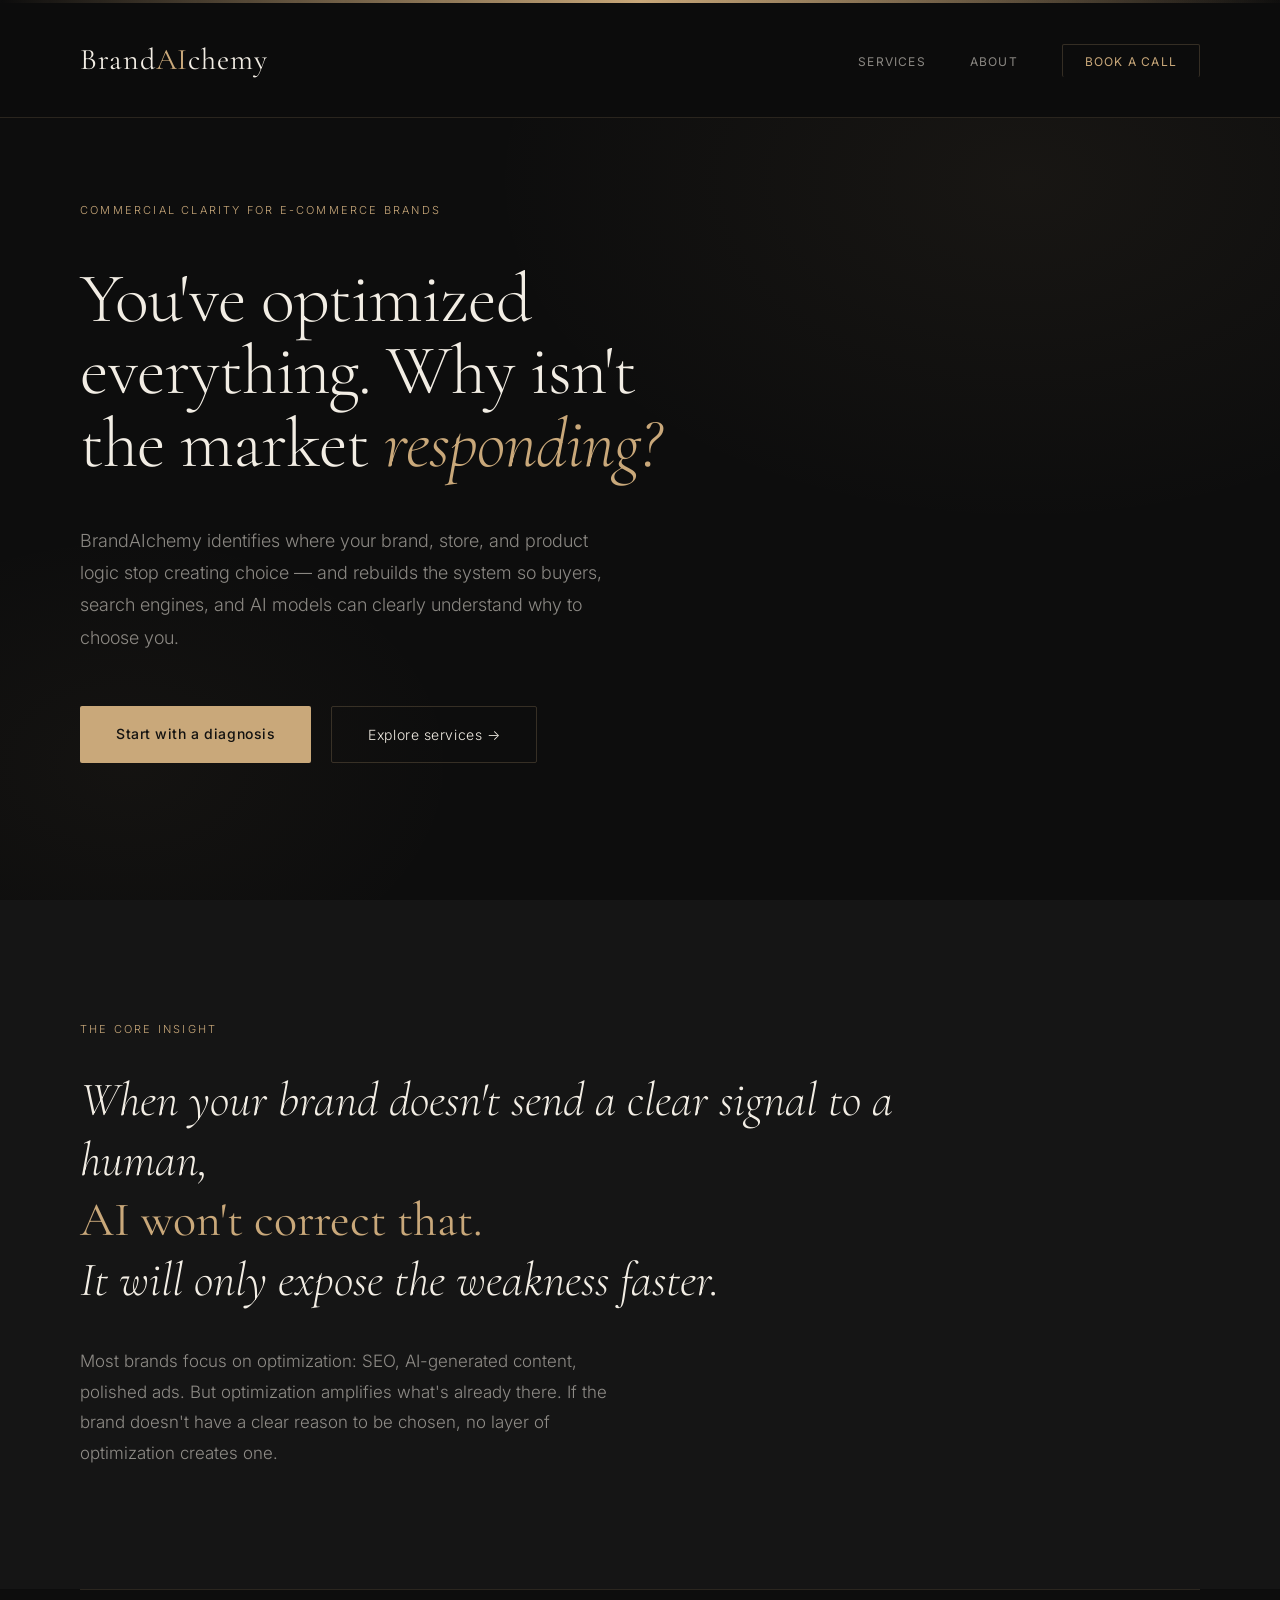
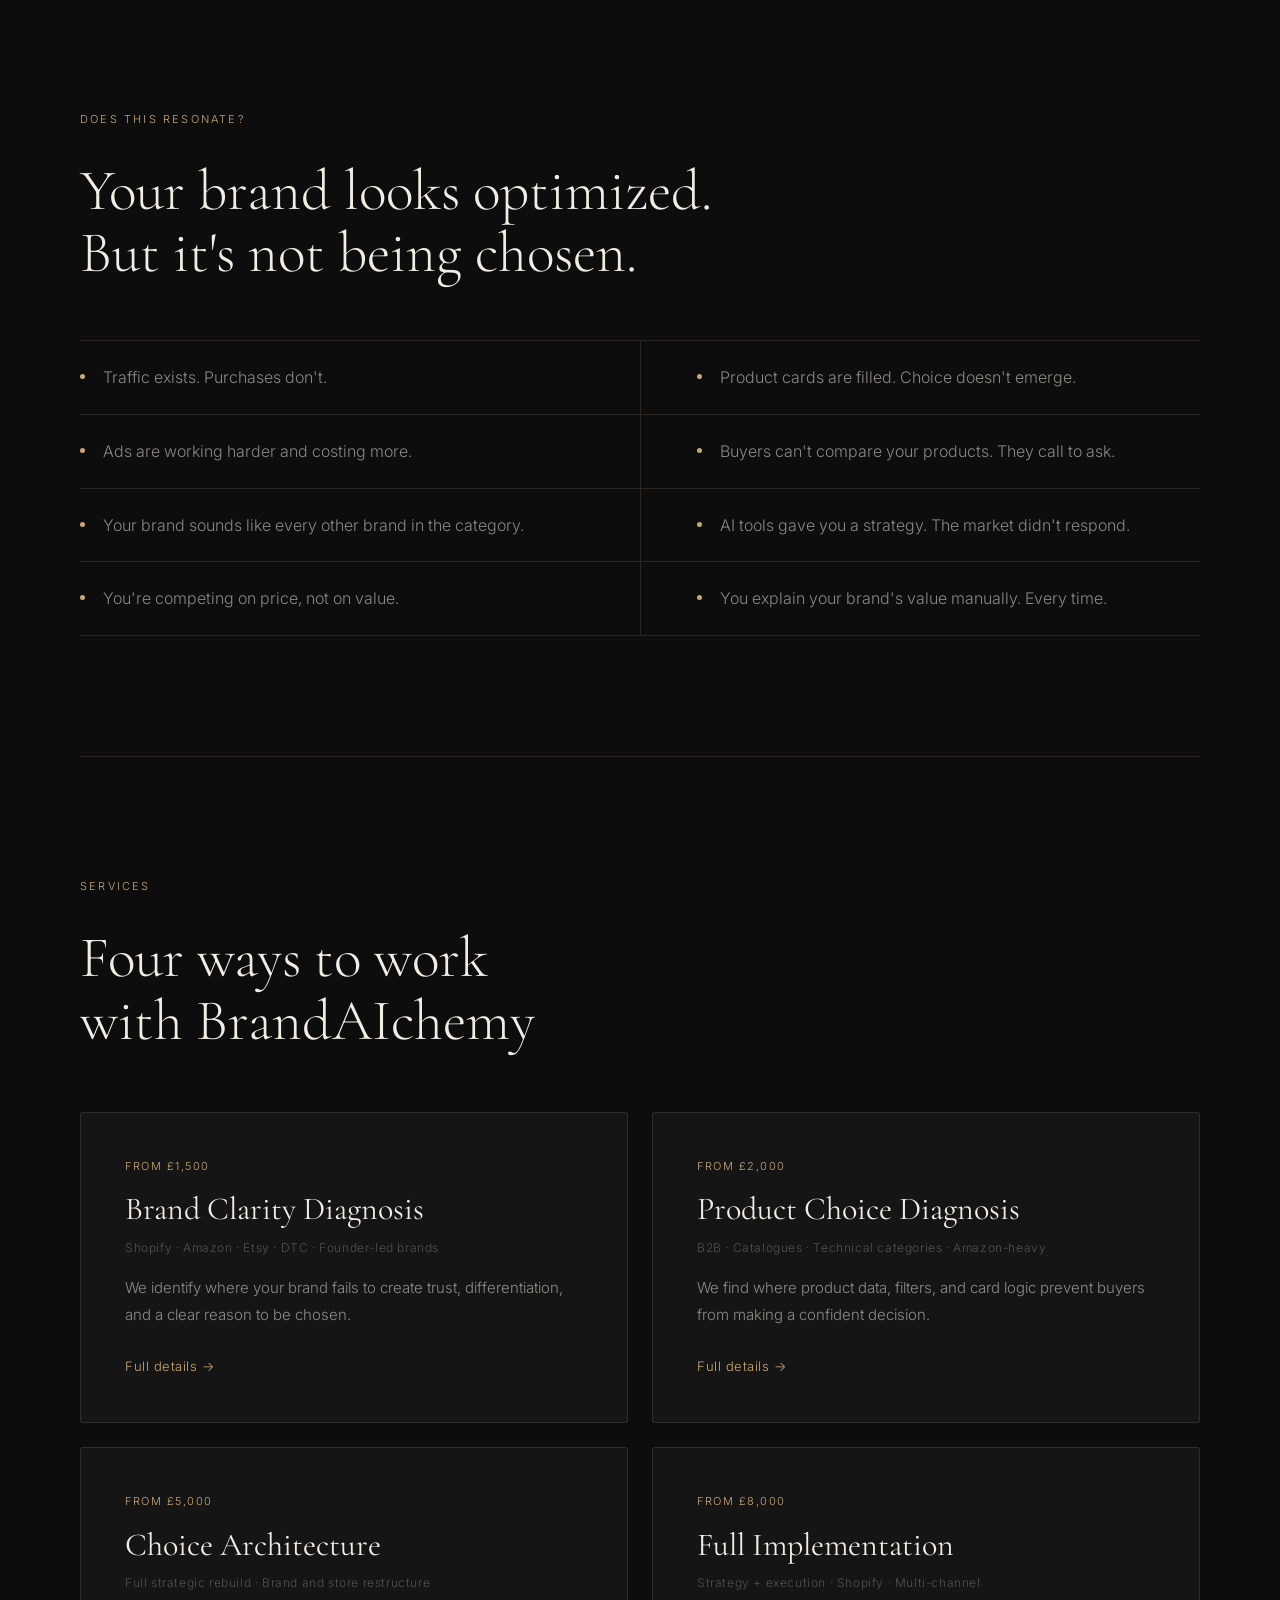
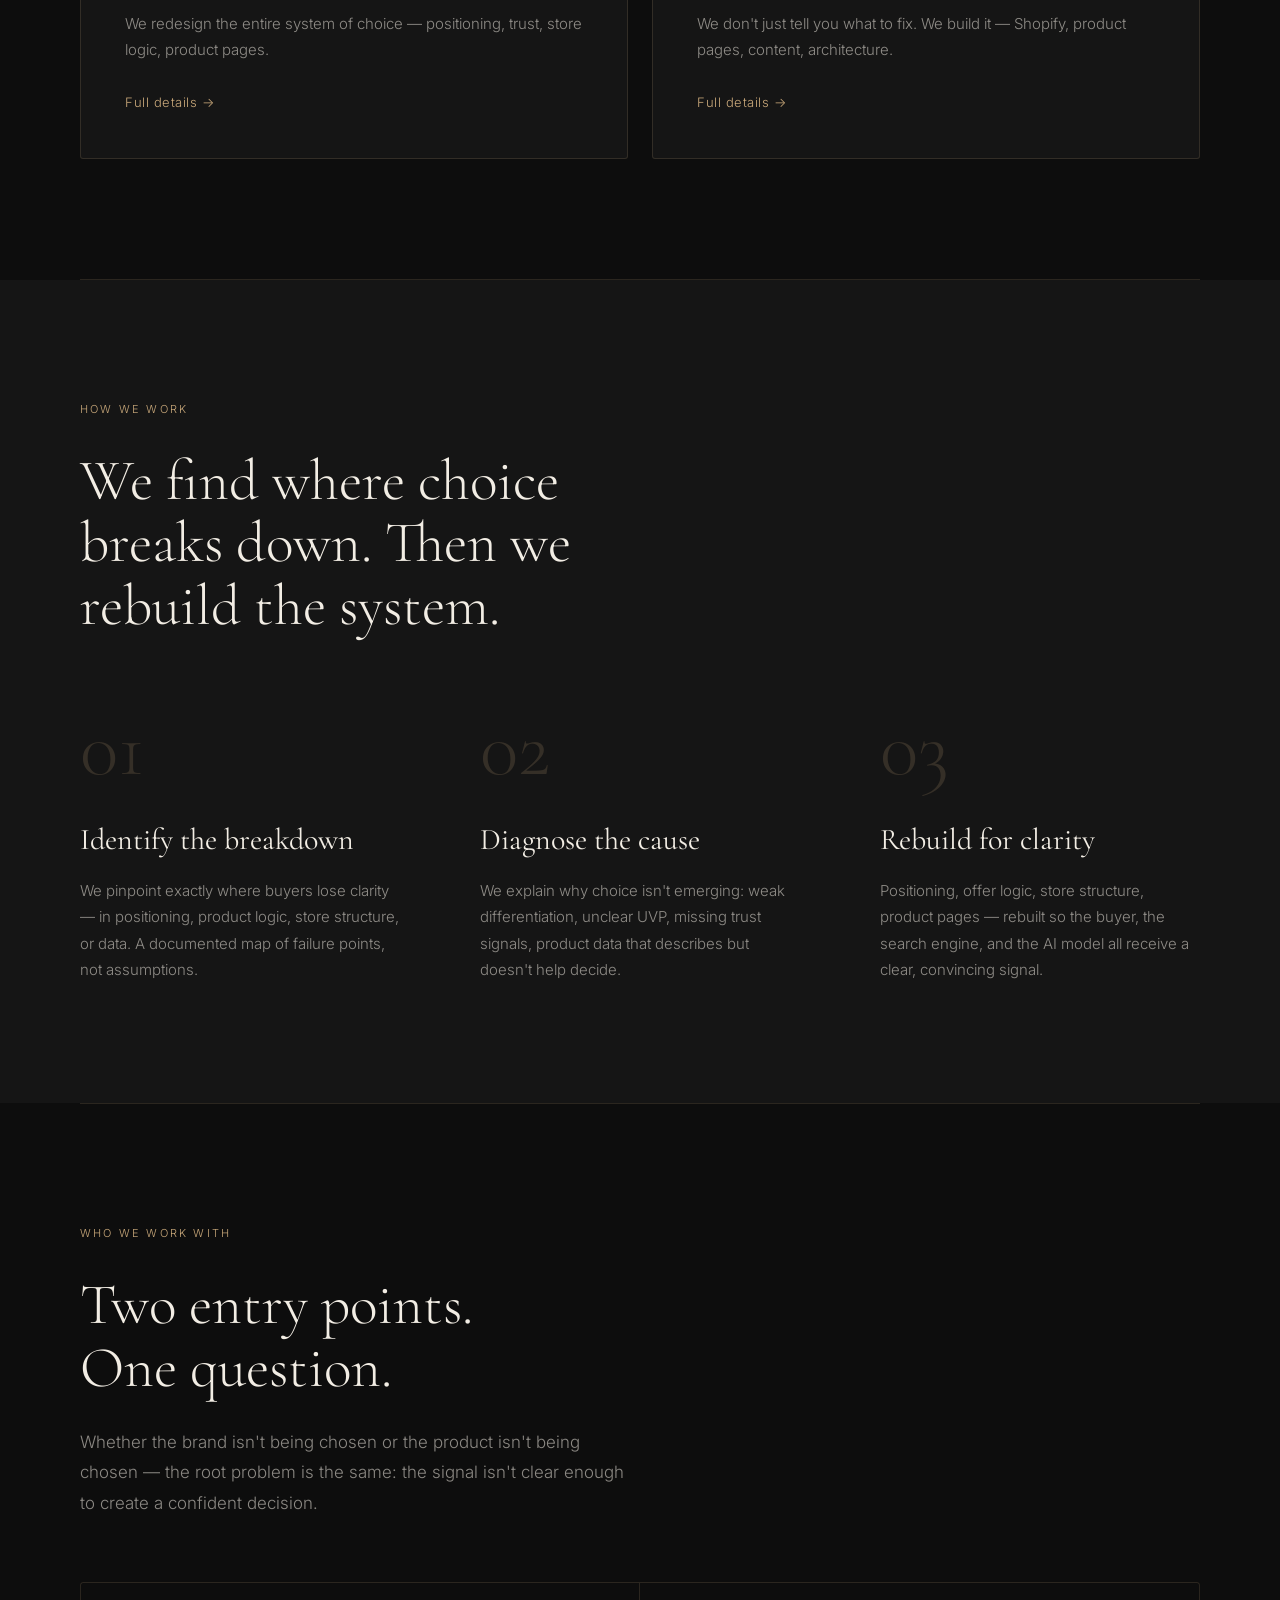
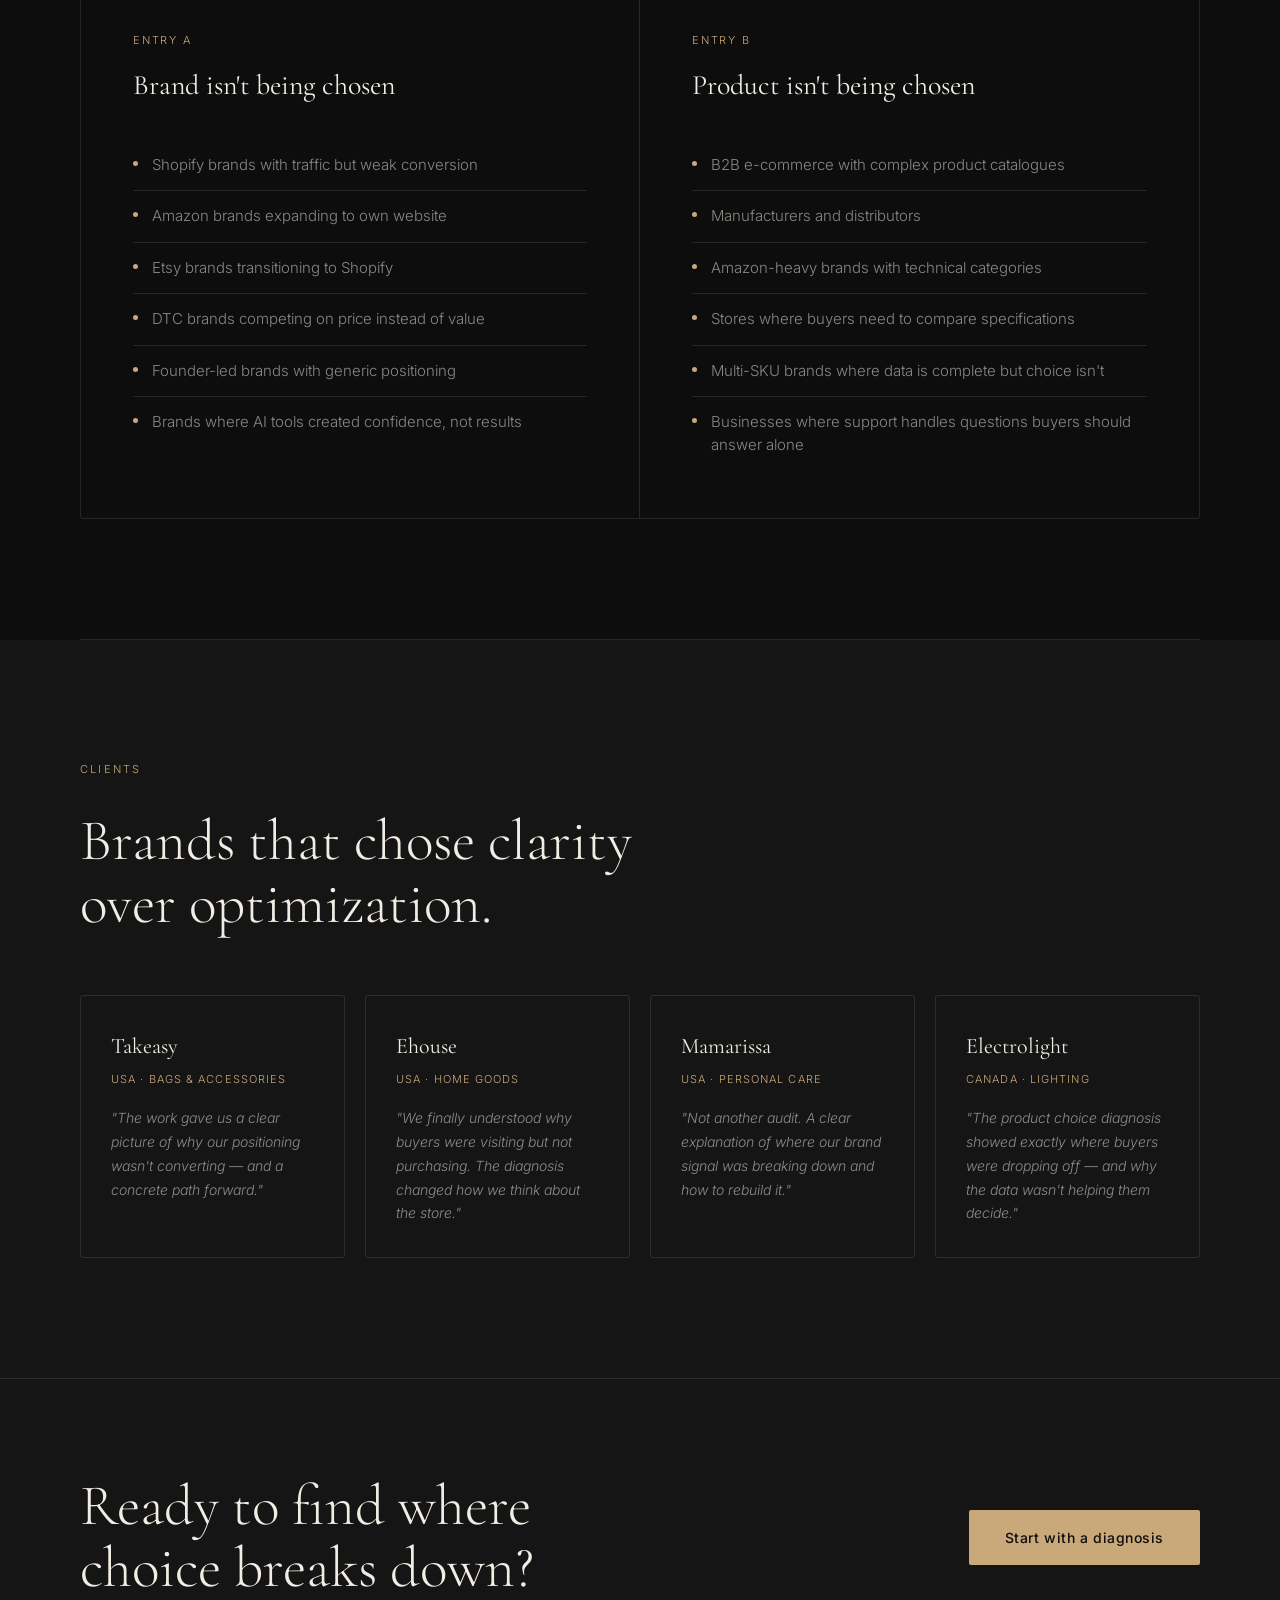
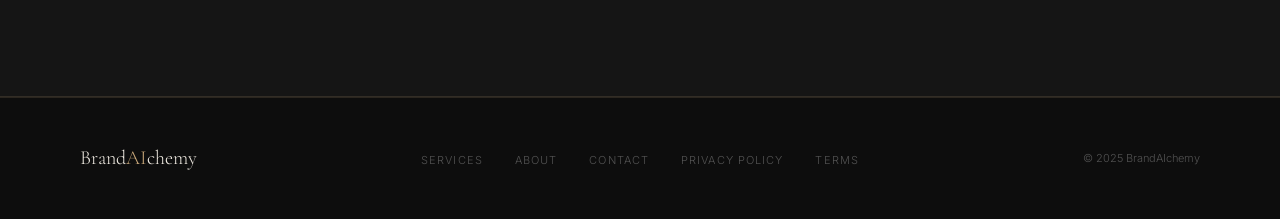
==== index.html @ fe4bd5a6 "Add favicon to all pages" ====
<!DOCTYPE html>
<html lang="en">
<head>
  <meta charset="UTF-8">
  <meta name="viewport" content="width=device-width, initial-scale=1.0">
  <title>BrandAIchemy — Commercial Clarity for E-Commerce Brands</title>
  <meta name="description" content="BrandAIchemy identifies where your brand, store, and product logic fail to create choice — and rebuilds the system so buyers understand why to choose you.">
  <link rel="stylesheet" href="style.css">
  <link rel="icon" href="favikon.jpg">
  <meta name="robots" content="index, follow">
  <link rel="canonical" href="https://brandaichemy.com/">
  <meta property="og:title" content="BrandAIchemy — Commercial Clarity for E-Commerce Brands">
  <meta property="og:description" content="You've optimized everything. Why isn't the market responding? BrandAIchemy identifies where your brand, store, and product logic fail to create choice.">
  <meta property="og:url" content="https://brandaichemy.com/">
  <meta property="og:type" content="website">
  <meta property="og:site_name" content="BrandAIchemy">
  <meta property="og:image" content="https://brandaichemy.com/og-image.jpg">
  <meta name="twitter:card" content="summary_large_image">
  <meta name="twitter:title" content="BrandAIchemy — Commercial Clarity for E-Commerce Brands">
  <meta name="twitter:description" content="You've optimized everything. Why isn't the market responding?">
  <script type="application/ld+json">
  {
    "@context": "https://schema.org",
    "@graph": [
      {
        "@type": "WebSite",
        "@id": "https://brandaichemy.com/#website",
        "url": "https://brandaichemy.com/",
        "name": "BrandAIchemy",
        "description": "Commercial Clarity for E-Commerce Brands",
        "publisher": { "@id": "https://brandaichemy.com/#organization" }
      },
      {
        "@type": "Organization",
        "@id": "https://brandaichemy.com/#organization",
        "name": "BrandAIchemy",
        "legalName": "Ecomlana Ltd",
        "url": "https://brandaichemy.com",
        "logo": "https://brandaichemy.com/logo.png",
        "description": "A commercial clarity practice for e-commerce brands. We identify where your brand, store, and product logic fail to create choice — and rebuild the system so buyers, search engines, and AI models understand why to choose you.",
        "address": {
          "@type": "PostalAddress",
          "streetAddress": "4th Floor, Silverstream House, 45 Fitzroy Street",
          "addressLocality": "London",
          "postalCode": "W1T 6EB",
          "addressCountry": "GB"
        },
        "email": "hello@brandaichemy.com",
        "areaServed": "Worldwide",
        "knowsAbout": ["E-commerce strategy", "Brand positioning", "Commercial clarity", "Shopify optimisation", "Amazon brand strategy", "Choice architecture", "AI readability"]
      }
    ]
  }
  </script>
  <style>
    #hero {
      min-height: 100vh;
      display: flex;
      flex-direction: column;
      justify-content: center;
      padding: 10rem var(--pad) 6rem;
      position: relative;
    }
    #hero::before {
      content: '';
      position: absolute;
      inset: 0;
      background:
        radial-gradient(ellipse 60% 55% at 80% 20%, rgba(201,168,122,.06) 0%, transparent 70%),
        radial-gradient(ellipse 40% 40% at 10% 85%, rgba(201,168,122,.04) 0%, transparent 65%);
      pointer-events: none;
    }
    .hero-kicker {
      font-size: .6875rem;
      letter-spacing: .2em;
      text-transform: uppercase;
      color: var(--gold);
      margin-bottom: 2.75rem;
    }
    .hero-sub {
      font-size: 1.125rem;
      color: var(--dim);
      max-width: 540px;
      line-height: 1.8;
      margin: 2.75rem 0 3.25rem;
    }
    .hero-actions { display: flex; gap: 1.25rem; flex-wrap: wrap; }

    /* INSIGHT */
    .insight-quote {
      font-family: 'Cormorant Garamond', serif;
      font-size: clamp(2rem, 3.75vw, 3.25rem);
      font-weight: 300;
      font-style: italic;
      line-height: 1.25;
      max-width: 860px;
      margin-bottom: 2.25rem;
    }
    .insight-quote b { font-style: normal; color: var(--gold); font-weight: 400; }

    /* SYMPTOMS */
    .sym-grid {
      display: grid;
      grid-template-columns: 1fr 1fr;
      border-top: 1px solid var(--gold-line);
      margin-top: 3.5rem;
    }
    .sym {
      display: flex; align-items: flex-start; gap: 1.125rem;
      padding: 1.5rem 3.5rem 1.5rem 0;
      border-bottom: 1px solid var(--gold-line);
    }
    .sym:nth-child(even) { padding-left: 3.5rem; padding-right: 0; border-left: 1px solid var(--gold-line); }
    .sym-dot { width: 5px; height: 5px; border-radius: 50%; background: var(--gold); flex-shrink: 0; margin-top: 9px; }
    .sym-text { font-size: 1rem; color: var(--dim); line-height: 1.55; }

    /* SERVICES PREVIEW */
    .svc-grid {
      display: grid;
      grid-template-columns: repeat(2,1fr);
      gap: 1.5rem;
      margin-top: 3.75rem;
    }
    .svc-price { font-size: .6875rem; letter-spacing: .14em; text-transform: uppercase; color: var(--gold); margin-bottom: 1rem; }
    .svc-title { font-family: 'Cormorant Garamond', serif; font-size: 2rem; font-weight: 400; line-height: 1.15; margin-bottom: .625rem; }
    .svc-for { font-size: .75rem; color: var(--gray); letter-spacing: .05em; margin-bottom: 1.125rem; }
    .svc-desc { font-size: .9375rem; color: var(--dim); line-height: 1.75; margin-bottom: 1.5rem; }
    .svc-link { font-size: .8125rem; color: var(--gold); text-decoration: none; letter-spacing: .04em; transition: opacity .25s; }
    .svc-link:hover { opacity: .7; }

    /* HOW */
    .steps { display: grid; grid-template-columns: repeat(3,1fr); gap: 5rem; margin-top: 4.5rem; }
    .step-num { font-family: 'Cormorant Garamond', serif; font-size: 5rem; font-weight: 300; color: rgba(201,168,122,.18); line-height: 1; margin-bottom: 1.625rem; }
    .step-title { font-family: 'Cormorant Garamond', serif; font-size: 1.875rem; font-weight: 400; margin-bottom: .875rem; }
    .step-desc { font-size: .9375rem; color: var(--dim); line-height: 1.75; }

    /* WHO */
    .who-wrap { display: grid; grid-template-columns: 1fr 1fr; border: 1px solid var(--gold-line); border-radius: 3px; overflow: hidden; margin-top: 4rem; }
    .who-col { padding: 3rem 3.25rem; }
    .who-col:first-child { border-right: 1px solid var(--gold-line); }
    .who-tag { font-size: .6875rem; letter-spacing: .16em; text-transform: uppercase; color: var(--gold); margin-bottom: .75rem; }
    .who-title { font-family: 'Cormorant Garamond', serif; font-size: 1.75rem; font-weight: 400; margin-bottom: 2rem; }
    .who-list { list-style: none; }
    .who-list li { padding: .875rem 0; border-bottom: 1px solid var(--gold-line); font-size: .9375rem; color: var(--dim); display: flex; align-items: flex-start; gap: .875rem; line-height: 1.5; }
    .who-list li:last-child { border-bottom: none; }
    .who-list li::before { content: ''; width: 5px; height: 5px; border-radius: 50%; background: var(--gold); flex-shrink: 0; margin-top: 7px; }

    /* CLIENTS */
    .clients-grid { display: grid; grid-template-columns: repeat(4,1fr); gap: 1.25rem; margin-top: 3.75rem; }
    .client { border: 1px solid var(--gold-line); border-radius: 3px; padding: 2rem 1.875rem; }
    .client-name { font-family: 'Cormorant Garamond', serif; font-size: 1.375rem; font-weight: 400; margin-bottom: .375rem; }
    .client-meta { font-size: .6875rem; text-transform: uppercase; letter-spacing: .1em; color: var(--gold); margin-bottom: 1.125rem; }
    .client-quote { font-size: .875rem; color: var(--dim); line-height: 1.7; font-style: italic; }

    /* CTA STRIP */
    .cta-strip {
      background: var(--surface);
      border-top: 1px solid var(--gold-line);
      border-bottom: 1px solid var(--gold-line);
      padding: 6rem var(--pad);
      display: flex;
      align-items: center;
      justify-content: space-between;
      gap: 3rem;
    }
    .cta-strip .serif-lg { margin-bottom: 0; max-width: 600px; }

    @media (max-width: 900px) {
      .sym-grid { grid-template-columns: 1fr; }
      .sym:nth-child(even) { padding-left: 0; border-left: none; }
      .svc-grid { grid-template-columns: 1fr; }
      .steps { grid-template-columns: 1fr; gap: 3rem; }
      .who-wrap { grid-template-columns: 1fr; }
      .who-col:first-child { border-right: none; border-bottom: 1px solid var(--gold-line); }
      .clients-grid { grid-template-columns: 1fr 1fr; }
      .cta-strip { flex-direction: column; align-items: flex-start; }
    }
    @media (max-width: 520px) {
      .clients-grid { grid-template-columns: 1fr; }
      .hero-actions { flex-direction: column; align-items: flex-start; }
    }
  </style>
</head>
<body>

<nav id="nav">
  <a href="index.html" class="logo">Brand<span>AI</span>chemy</a>
  <ul class="nav-links">
    <li><a href="services.html">Services</a></li>
    <li><a href="about.html">About</a></li>
    <li><a href="contact.html" class="nav-cta">Book a call</a></li>
  </ul>
</nav>

<section id="hero">
  <p class="hero-kicker">Commercial Clarity for E-Commerce Brands</p>
  <h1 class="serif-xl">
    You've optimized<br>
    everything. Why isn't<br>
    the market <em>responding?</em>
  </h1>
  <p class="hero-sub">BrandAIchemy identifies where your brand, store, and product logic stop creating choice — and rebuilds the system so buyers, search engines, and AI models can clearly understand why to choose you.</p>
  <div class="hero-actions">
    <a href="contact.html" class="btn-gold">Start with a diagnosis</a>
    <a href="services.html" class="btn-outline">Explore services →</a>
  </div>
</section>

<section class="surface">
  <p class="label">The core insight</p>
  <p class="insight-quote fi">
    When your brand doesn't send a clear signal to a human,<br>
    <b>AI won't correct that.</b><br>
    It will only expose the weakness faster.
  </p>
  <p class="body-text fi" style="transition-delay:.15s">Most brands focus on optimization: SEO, AI-generated content, polished ads. But optimization amplifies what's already there. If the brand doesn't have a clear reason to be chosen, no layer of optimization creates one.</p>
</section>

<hr class="rule">

<section>
  <p class="label">Does this resonate?</p>
  <h2 class="serif-lg fi">Your brand looks optimized.<br>But it's not being chosen.</h2>
  <div class="sym-grid">
    <div class="sym fi"><span class="sym-dot"></span><span class="sym-text">Traffic exists. Purchases don't.</span></div>
    <div class="sym fi"><span class="sym-dot"></span><span class="sym-text">Product cards are filled. Choice doesn't emerge.</span></div>
    <div class="sym fi"><span class="sym-dot"></span><span class="sym-text">Ads are working harder and costing more.</span></div>
    <div class="sym fi"><span class="sym-dot"></span><span class="sym-text">Buyers can't compare your products. They call to ask.</span></div>
    <div class="sym fi"><span class="sym-dot"></span><span class="sym-text">Your brand sounds like every other brand in the category.</span></div>
    <div class="sym fi"><span class="sym-dot"></span><span class="sym-text">AI tools gave you a strategy. The market didn't respond.</span></div>
    <div class="sym fi"><span class="sym-dot"></span><span class="sym-text">You're competing on price, not on value.</span></div>
    <div class="sym fi"><span class="sym-dot"></span><span class="sym-text">You explain your brand's value manually. Every time.</span></div>
  </div>
</section>

<hr class="rule">

<section>
  <p class="label">Services</p>
  <h2 class="serif-lg fi">Four ways to work<br>with BrandAIchemy</h2>
  <div class="svc-grid">
    <div class="card fi">
      <p class="svc-price">From £1,500</p>
      <h3 class="svc-title">Brand Clarity Diagnosis</h3>
      <p class="svc-for">Shopify · Amazon · Etsy · DTC · Founder-led brands</p>
      <p class="svc-desc">We identify where your brand fails to create trust, differentiation, and a clear reason to be chosen.</p>
      <a href="services.html#brand-diagnosis" class="svc-link">Full details →</a>
    </div>
    <div class="card fi" style="transition-delay:.1s">
      <p class="svc-price">From £2,000</p>
      <h3 class="svc-title">Product Choice Diagnosis</h3>
      <p class="svc-for">B2B · Catalogues · Technical categories · Amazon-heavy</p>
      <p class="svc-desc">We find where product data, filters, and card logic prevent buyers from making a confident decision.</p>
      <a href="services.html#product-diagnosis" class="svc-link">Full details →</a>
    </div>
    <div class="card fi" style="transition-delay:.2s">
      <p class="svc-price">From £5,000</p>
      <h3 class="svc-title">Choice Architecture</h3>
      <p class="svc-for">Full strategic rebuild · Brand and store restructure</p>
      <p class="svc-desc">We redesign the entire system of choice — positioning, trust, store logic, product pages.</p>
      <a href="services.html#architecture" class="svc-link">Full details →</a>
    </div>
    <div class="card fi" style="transition-delay:.3s">
      <p class="svc-price">From £8,000</p>
      <h3 class="svc-title">Full Implementation</h3>
      <p class="svc-for">Strategy + execution · Shopify · Multi-channel</p>
      <p class="svc-desc">We don't just tell you what to fix. We build it — Shopify, product pages, content, architecture.</p>
      <a href="services.html#implementation" class="svc-link">Full details →</a>
    </div>
  </div>
</section>

<hr class="rule">

<section class="surface">
  <p class="label">How we work</p>
  <h2 class="serif-lg fi">We find where choice<br>breaks down. Then we<br>rebuild the system.</h2>
  <div class="steps">
    <div class="fi">
      <div class="step-num">01</div>
      <h3 class="step-title">Identify the breakdown</h3>
      <p class="step-desc">We pinpoint exactly where buyers lose clarity — in positioning, product logic, store structure, or data. A documented map of failure points, not assumptions.</p>
    </div>
    <div class="fi" style="transition-delay:.12s">
      <div class="step-num">02</div>
      <h3 class="step-title">Diagnose the cause</h3>
      <p class="step-desc">We explain why choice isn't emerging: weak differentiation, unclear UVP, missing trust signals, product data that describes but doesn't help decide.</p>
    </div>
    <div class="fi" style="transition-delay:.24s">
      <div class="step-num">03</div>
      <h3 class="step-title">Rebuild for clarity</h3>
      <p class="step-desc">Positioning, offer logic, store structure, product pages — rebuilt so the buyer, the search engine, and the AI model all receive a clear, convincing signal.</p>
    </div>
  </div>
</section>

<hr class="rule">

<section>
  <p class="label">Who we work with</p>
  <h2 class="serif-lg fi">Two entry points.<br>One question.</h2>
  <p class="body-text fi" style="transition-delay:.1s">Whether the brand isn't being chosen or the product isn't being chosen — the root problem is the same: the signal isn't clear enough to create a confident decision.</p>
  <div class="who-wrap fi" style="transition-delay:.2s">
    <div class="who-col">
      <p class="who-tag">Entry A</p>
      <h3 class="who-title">Brand isn't being chosen</h3>
      <ul class="who-list">
        <li>Shopify brands with traffic but weak conversion</li>
        <li>Amazon brands expanding to own website</li>
        <li>Etsy brands transitioning to Shopify</li>
        <li>DTC brands competing on price instead of value</li>
        <li>Founder-led brands with generic positioning</li>
        <li>Brands where AI tools created confidence, not results</li>
      </ul>
    </div>
    <div class="who-col">
      <p class="who-tag">Entry B</p>
      <h3 class="who-title">Product isn't being chosen</h3>
      <ul class="who-list">
        <li>B2B e-commerce with complex product catalogues</li>
        <li>Manufacturers and distributors</li>
        <li>Amazon-heavy brands with technical categories</li>
        <li>Stores where buyers need to compare specifications</li>
        <li>Multi-SKU brands where data is complete but choice isn't</li>
        <li>Businesses where support handles questions buyers should answer alone</li>
      </ul>
    </div>
  </div>
</section>

<hr class="rule">

<section class="surface">
  <p class="label">Clients</p>
  <h2 class="serif-lg fi">Brands that chose clarity<br>over optimization.</h2>
  <div class="clients-grid">
    <div class="client fi">
      <h4 class="client-name">Takeasy</h4>
      <p class="client-meta">USA · Bags & Accessories</p>
      <p class="client-quote">"The work gave us a clear picture of why our positioning wasn't converting — and a concrete path forward."</p>
    </div>
    <div class="client fi" style="transition-delay:.08s">
      <h4 class="client-name">Ehouse</h4>
      <p class="client-meta">USA · Home Goods</p>
      <p class="client-quote">"We finally understood why buyers were visiting but not purchasing. The diagnosis changed how we think about the store."</p>
    </div>
    <div class="client fi" style="transition-delay:.16s">
      <h4 class="client-name">Mamarissa</h4>
      <p class="client-meta">USA · Personal Care</p>
      <p class="client-quote">"Not another audit. A clear explanation of where our brand signal was breaking down and how to rebuild it."</p>
    </div>
    <div class="client fi" style="transition-delay:.24s">
      <h4 class="client-name">Electrolight</h4>
      <p class="client-meta">Canada · Lighting</p>
      <p class="client-quote">"The product choice diagnosis showed exactly where buyers were dropping off — and why the data wasn't helping them decide."</p>
    </div>
  </div>
</section>

<div class="cta-strip">
  <h2 class="serif-lg">Ready to find where<br>choice breaks down?</h2>
  <a href="contact.html" class="btn-gold">Start with a diagnosis</a>
</div>

<footer>
  <a href="index.html" class="foot-logo">Brand<span>AI</span>chemy</a>
  <ul class="foot-links">
    <li><a href="services.html">Services</a></li>
    <li><a href="about.html">About</a></li>
    <li><a href="contact.html">Contact</a></li>
    <li><a href="privacy-policy.html">Privacy Policy</a></li>
    <li><a href="terms.html">Terms</a></li>
  </ul>
  <span class="foot-copy">© 2025 BrandAIchemy</span>
</footer>

<script>
  const nav = document.getElementById('nav');
  window.addEventListener('scroll', () => { nav.classList.toggle('scrolled', window.scrollY > 80); }, { passive: true });
  const io = new IntersectionObserver(e => e.forEach(x => { if (x.isIntersecting) { x.target.classList.add('on'); io.unobserve(x.target); } }), { threshold: 0.12 });
  document.querySelectorAll('.fi').forEach((el, i) => {
    if (el.closest('.sym-grid')) el.style.transitionDelay = (Array.from(el.parentElement.children).indexOf(el) * 0.055) + 's';
    io.observe(el);
  });
</script>
</body>
</html>
---- style.css ----
@import url('https://fonts.googleapis.com/css2?family=Cormorant+Garamond:ital,wght@0,300;0,400;0,500;1,300;1,400&family=Inter:wght@300;400;500&display=swap');

:root {
  --black:     #0D0D0D;
  --surface:   #151515;
  --surface-2: #1C1C1C;
  --white:     #F2EDE4;
  --dim:       rgba(242,237,228,.55);
  --gold:      #C9A87A;
  --gold-dim:  rgba(201,168,122,.22);
  --gold-line: rgba(201,168,122,.16);
  --gray:      #525252;
  --pad:       5rem;
}

*, *::before, *::after { margin: 0; padding: 0; box-sizing: border-box; }
html { scroll-behavior: smooth; }
body {
  background: var(--black);
  color: var(--white);
  font-family: 'Inter', sans-serif;
  font-weight: 300;
  line-height: 1.65;
  overflow-x: hidden;
  -webkit-font-smoothing: antialiased;
}

/* ── NAV ── */
body::before {
  content: '';
  position: fixed;
  top: 0; left: 0; right: 0;
  height: 3px;
  background: linear-gradient(90deg, transparent, var(--gold), transparent);
  z-index: 300;
}
nav {
  position: fixed;
  top: 3px; left: 0; right: 0;
  z-index: 200;
  padding: 2rem var(--pad);
  display: flex;
  align-items: center;
  justify-content: space-between;
  background: rgba(13,13,13,.97);
  backdrop-filter: blur(14px);
  border-bottom: 1px solid var(--gold-line);
  transition: background .4s;
}
.logo {
  font-family: 'Cormorant Garamond', serif;
  font-size: 1.875rem;
  font-weight: 400;
  letter-spacing: .03em;
  color: var(--white);
  text-decoration: none;
}
.logo span { color: var(--gold); }
.nav-links {
  display: flex;
  align-items: center;
  gap: 2.75rem;
  list-style: none;
}
.nav-links a {
  color: var(--dim);
  text-decoration: none;
  font-size: .75rem;
  font-weight: 400;
  letter-spacing: .1em;
  text-transform: uppercase;
  transition: color .25s;
}
.nav-links a:hover { color: var(--white); }
.nav-links a.active {
  color: var(--white);
  border-bottom: 1px solid var(--gold);
  padding-bottom: 2px;
}
.nav-cta {
  padding: .55rem 1.375rem !important;
  border: 1px solid var(--gold-dim) !important;
  color: var(--gold) !important;
  border-radius: 2px;
  border-bottom: none !important;
  transition: background .25s !important;
}
.nav-cta:hover { background: var(--gold-dim) !important; }
.nav-cta.active { border-bottom: none !important; color: var(--gold) !important; }

/* ── FOOTER ── */
footer {
  padding: 2.75rem var(--pad);
  border-top: 1px solid var(--gold-line);
  display: grid;
  grid-template-columns: auto 1fr auto;
  align-items: center;
  gap: 2rem;
}
.foot-logo {
  font-family: 'Cormorant Garamond', serif;
  font-size: 1.25rem;
  color: var(--white);
  text-decoration: none;
}
.foot-logo span { color: var(--gold); }
.foot-links {
  display: flex;
  gap: 2rem;
  list-style: none;
  justify-content: center;
  flex-wrap: wrap;
}
.foot-links a {
  font-size: .6875rem;
  text-transform: uppercase;
  letter-spacing: .1em;
  color: var(--gray);
  text-decoration: none;
  transition: color .25s;
}
.foot-links a:hover { color: var(--dim); }
.foot-copy { font-size: .6875rem; color: var(--gray); text-align: right; }

/* ── LAYOUT ── */
section { padding: 7.5rem var(--pad); }
.rule { border: none; border-top: 1px solid var(--gold-line); margin: 0 var(--pad); }
.surface { background: var(--surface); }

/* ── TYPE ── */
.label {
  font-size: .6875rem;
  letter-spacing: .2em;
  text-transform: uppercase;
  color: var(--gold);
  margin-bottom: 2rem;
}
.serif-xl {
  font-family: 'Cormorant Garamond', serif;
  font-size: clamp(3rem, 5.5vw, 5.5rem);
  font-weight: 300;
  line-height: 1.03;
  letter-spacing: -.015em;
}
.serif-xl em { font-style: italic; color: var(--gold); }
.serif-lg {
  font-family: 'Cormorant Garamond', serif;
  font-size: clamp(2.5rem, 4.5vw, 4rem);
  font-weight: 300;
  line-height: 1.08;
  max-width: 820px;
  margin-bottom: 1.75rem;
}
.serif-md {
  font-family: 'Cormorant Garamond', serif;
  font-size: clamp(1.75rem, 3vw, 2.25rem);
  font-weight: 400;
  line-height: 1.2;
}
.body-text {
  font-size: 1.0625rem;
  color: var(--dim);
  max-width: 560px;
  line-height: 1.8;
}
.body-wide {
  font-size: 1.0625rem;
  color: var(--dim);
  line-height: 1.8;
}

/* ── BUTTONS ── */
.btn-gold {
  display: inline-block;
  padding: 1rem 2.25rem;
  background: var(--gold);
  color: #0D0D0D;
  font-family: 'Inter', sans-serif;
  font-size: .875rem;
  font-weight: 500;
  letter-spacing: .04em;
  border-radius: 2px;
  border: none;
  text-decoration: none;
  cursor: pointer;
  transition: opacity .25s;
}
.btn-gold:hover { opacity: .82; }
.btn-outline {
  display: inline-block;
  padding: 1rem 2.25rem;
  border: 1px solid var(--gold-dim);
  color: var(--white);
  font-family: 'Inter', sans-serif;
  font-size: .875rem;
  font-weight: 300;
  letter-spacing: .04em;
  border-radius: 2px;
  text-decoration: none;
  transition: border-color .25s;
}
.btn-outline:hover { border-color: var(--gold); }

/* ── ANIMATIONS ── */
.fi { opacity: 0; transform: translateY(22px); transition: opacity .7s ease, transform .7s ease; }
.fi.on { opacity: 1; transform: translateY(0); }

/* ── PAGE HERO (subpages) ── */
.page-hero {
  padding: 11rem var(--pad) 6rem;
  background: var(--surface);
  border-bottom: 1px solid var(--gold-line);
}

/* ── CARD ── */
.card {
  background: var(--surface);
  border: 1px solid var(--gold-line);
  border-radius: 3px;
  padding: 2.75rem;
  transition: border-color .3s, background .3s;
}
.card:hover { border-color: rgba(201,168,122,.45); background: var(--surface-2); }

/* ── PROSE (policies) ── */
.prose { max-width: 760px; }
.prose h2 {
  font-family: 'Cormorant Garamond', serif;
  font-size: 1.75rem;
  font-weight: 400;
  margin: 3rem 0 1rem;
  color: var(--white);
}
.prose h3 {
  font-size: 1rem;
  font-weight: 500;
  margin: 1.75rem 0 .5rem;
  color: var(--white);
  letter-spacing: .02em;
}
.prose p { font-size: .9375rem; color: var(--dim); line-height: 1.8; margin-bottom: 1rem; }
.prose ul { padding-left: 1.5rem; margin-bottom: 1rem; }
.prose ul li { font-size: .9375rem; color: var(--dim); line-height: 1.8; margin-bottom: .375rem; }
.prose a { color: var(--gold); text-decoration: none; }
.prose a:hover { text-decoration: underline; }

/* ── FORM ── */
.form { display: flex; flex-direction: column; gap: 1.25rem; }
.form-row { display: grid; grid-template-columns: 1fr 1fr; gap: 1.25rem; }
.ff { display: flex; flex-direction: column; gap: .5rem; }
.ff label { font-size: .6875rem; text-transform: uppercase; letter-spacing: .12em; color: var(--gold); }
.ff input, .ff textarea, .ff select {
  background: rgba(255,255,255,.04);
  border: 1px solid var(--gold-line);
  color: var(--white);
  font-family: 'Inter', sans-serif;
  font-size: .9375rem;
  font-weight: 300;
  padding: .9375rem 1.125rem;
  border-radius: 2px;
  outline: none;
  transition: border-color .25s;
  width: 100%;
}
.ff input::placeholder, .ff textarea::placeholder { color: var(--gray); }
.ff input:focus, .ff textarea:focus, .ff select:focus { border-color: rgba(201,168,122,.6); }
.ff select { -webkit-appearance: none; cursor: pointer; }
.ff select option { background: #1C1C1C; }
.ff textarea { resize: vertical; min-height: 130px; }

/* ── MOBILE ── */
@media (max-width: 900px) {
  :root { --pad: 1.75rem; }
  nav { padding: 1.25rem var(--pad); }
  .nav-links { display: none; }
  section { padding: 5rem var(--pad); }
  .rule { margin: 0 var(--pad); }
  footer { grid-template-columns: 1fr; gap: 1rem; }
  .foot-copy { text-align: left; }
  .form-row { grid-template-columns: 1fr; }
}
@media (max-width: 520px) {
  .page-hero { padding: 8rem var(--pad) 4rem; }
}
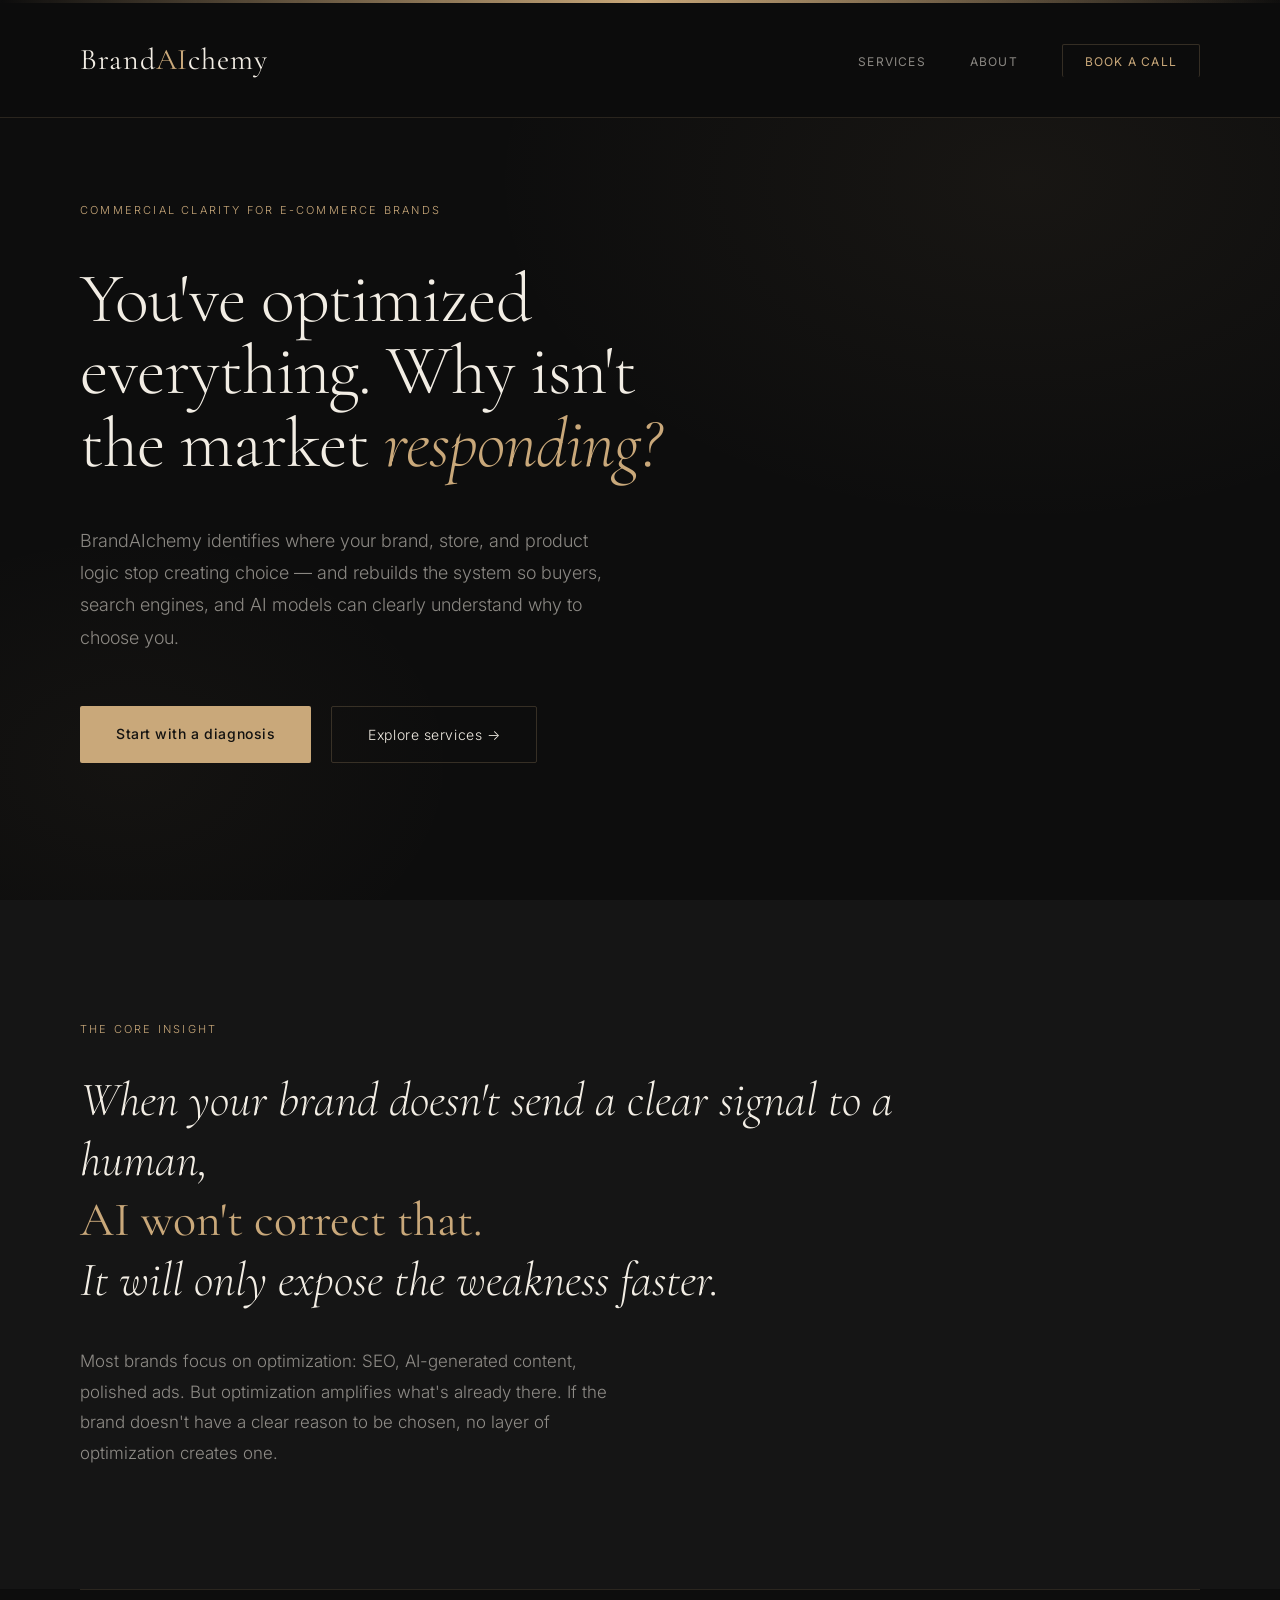
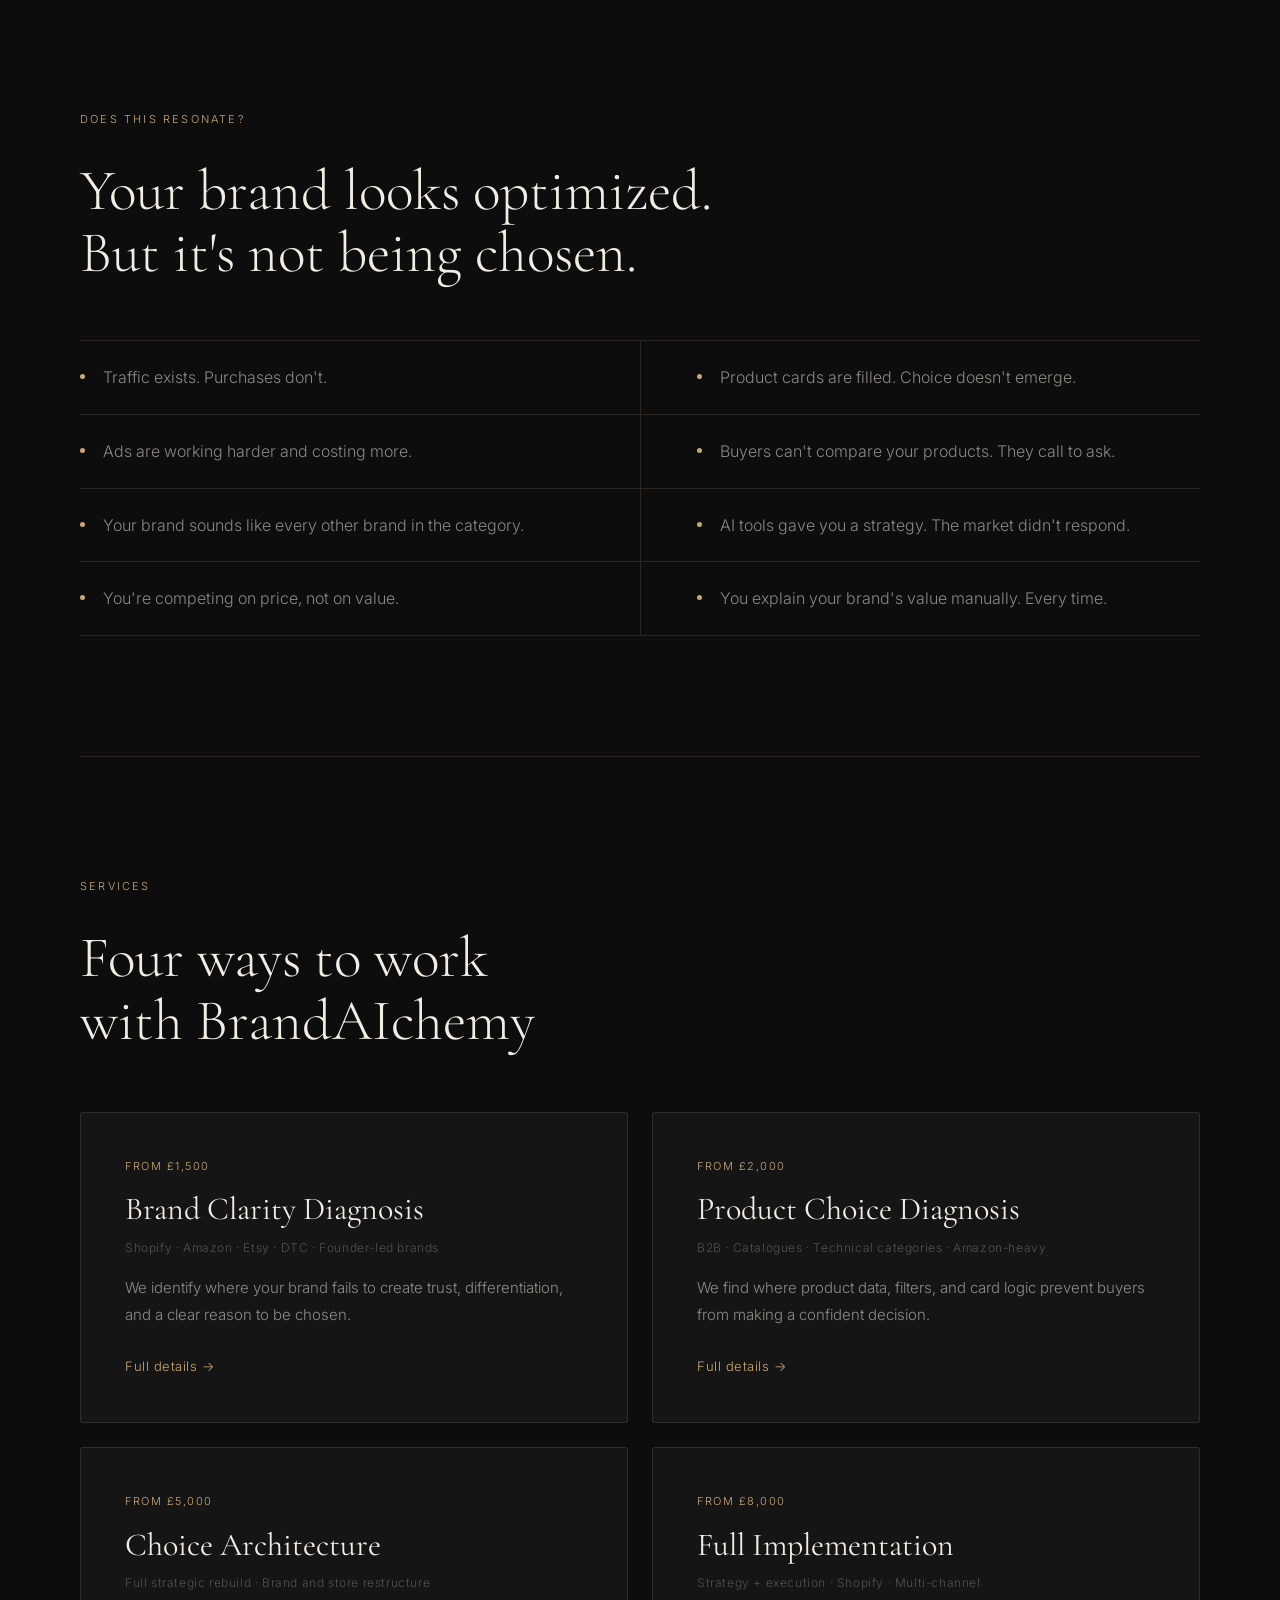
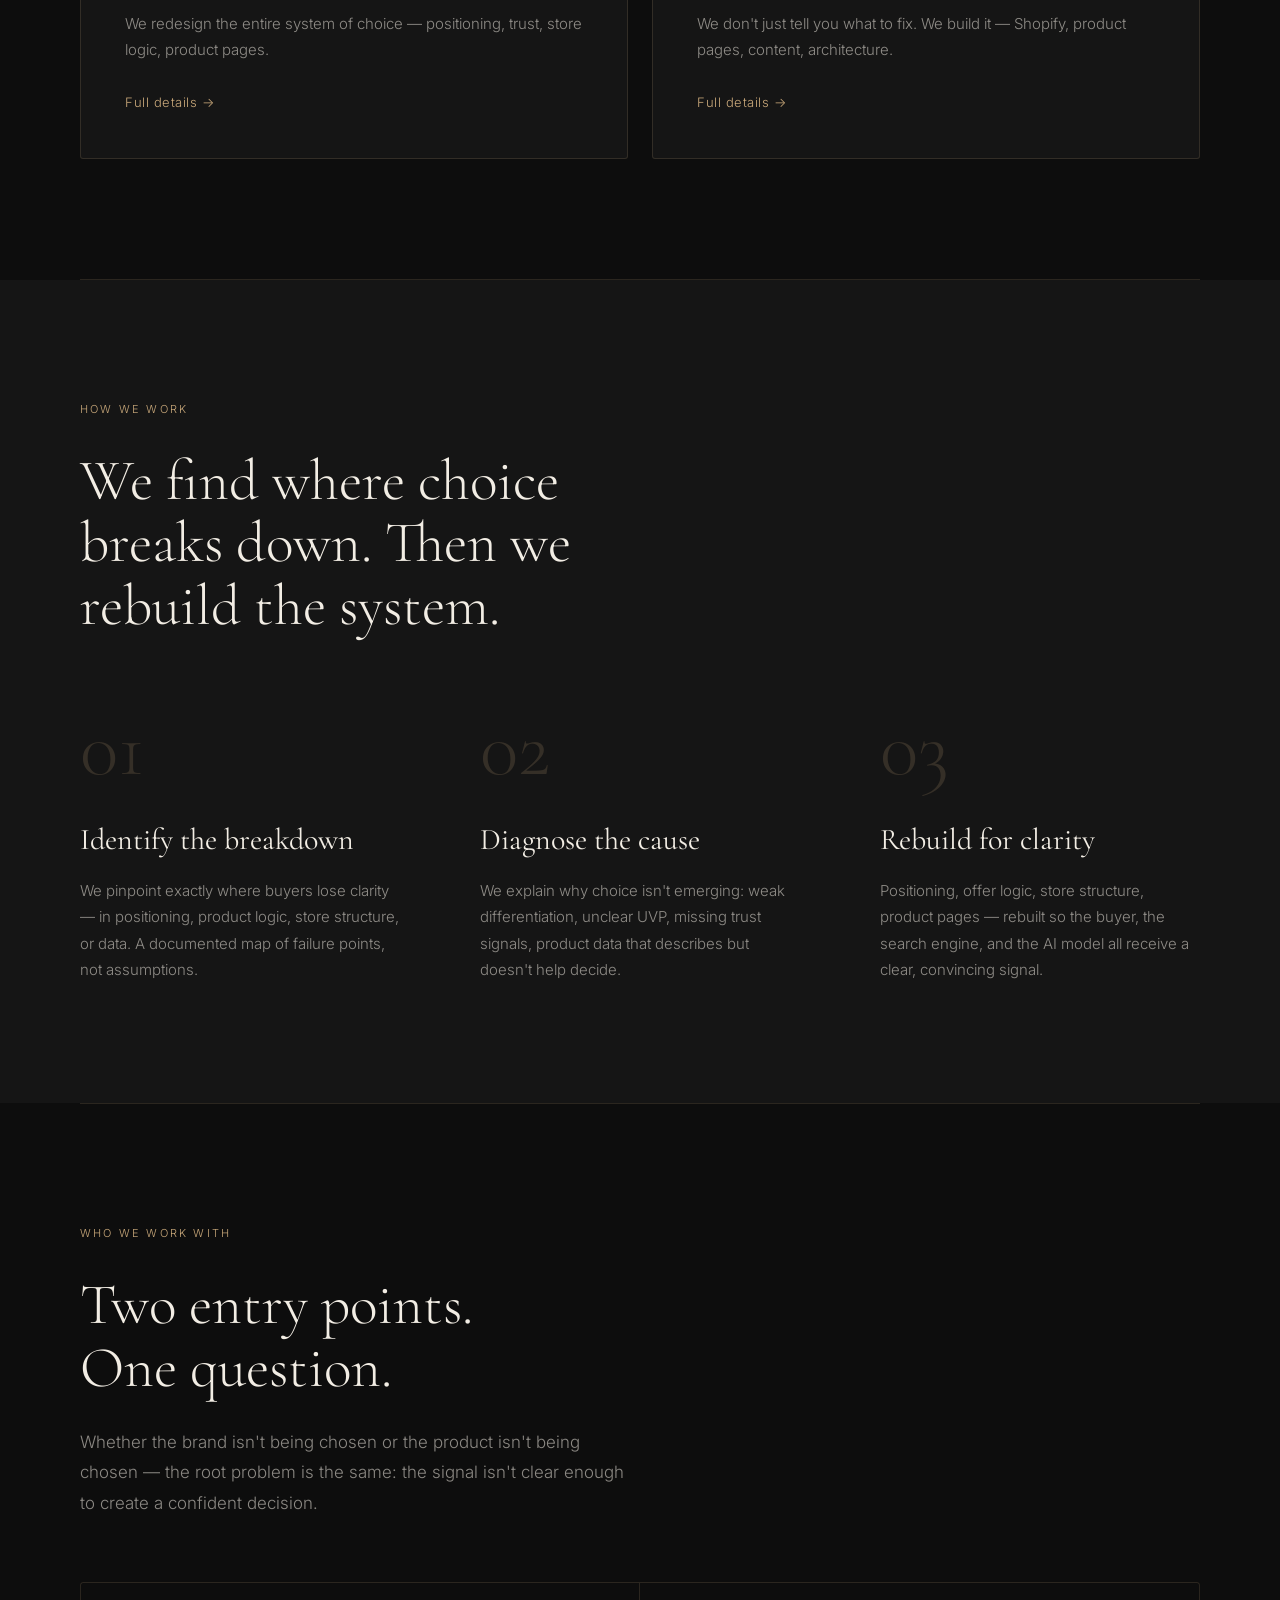
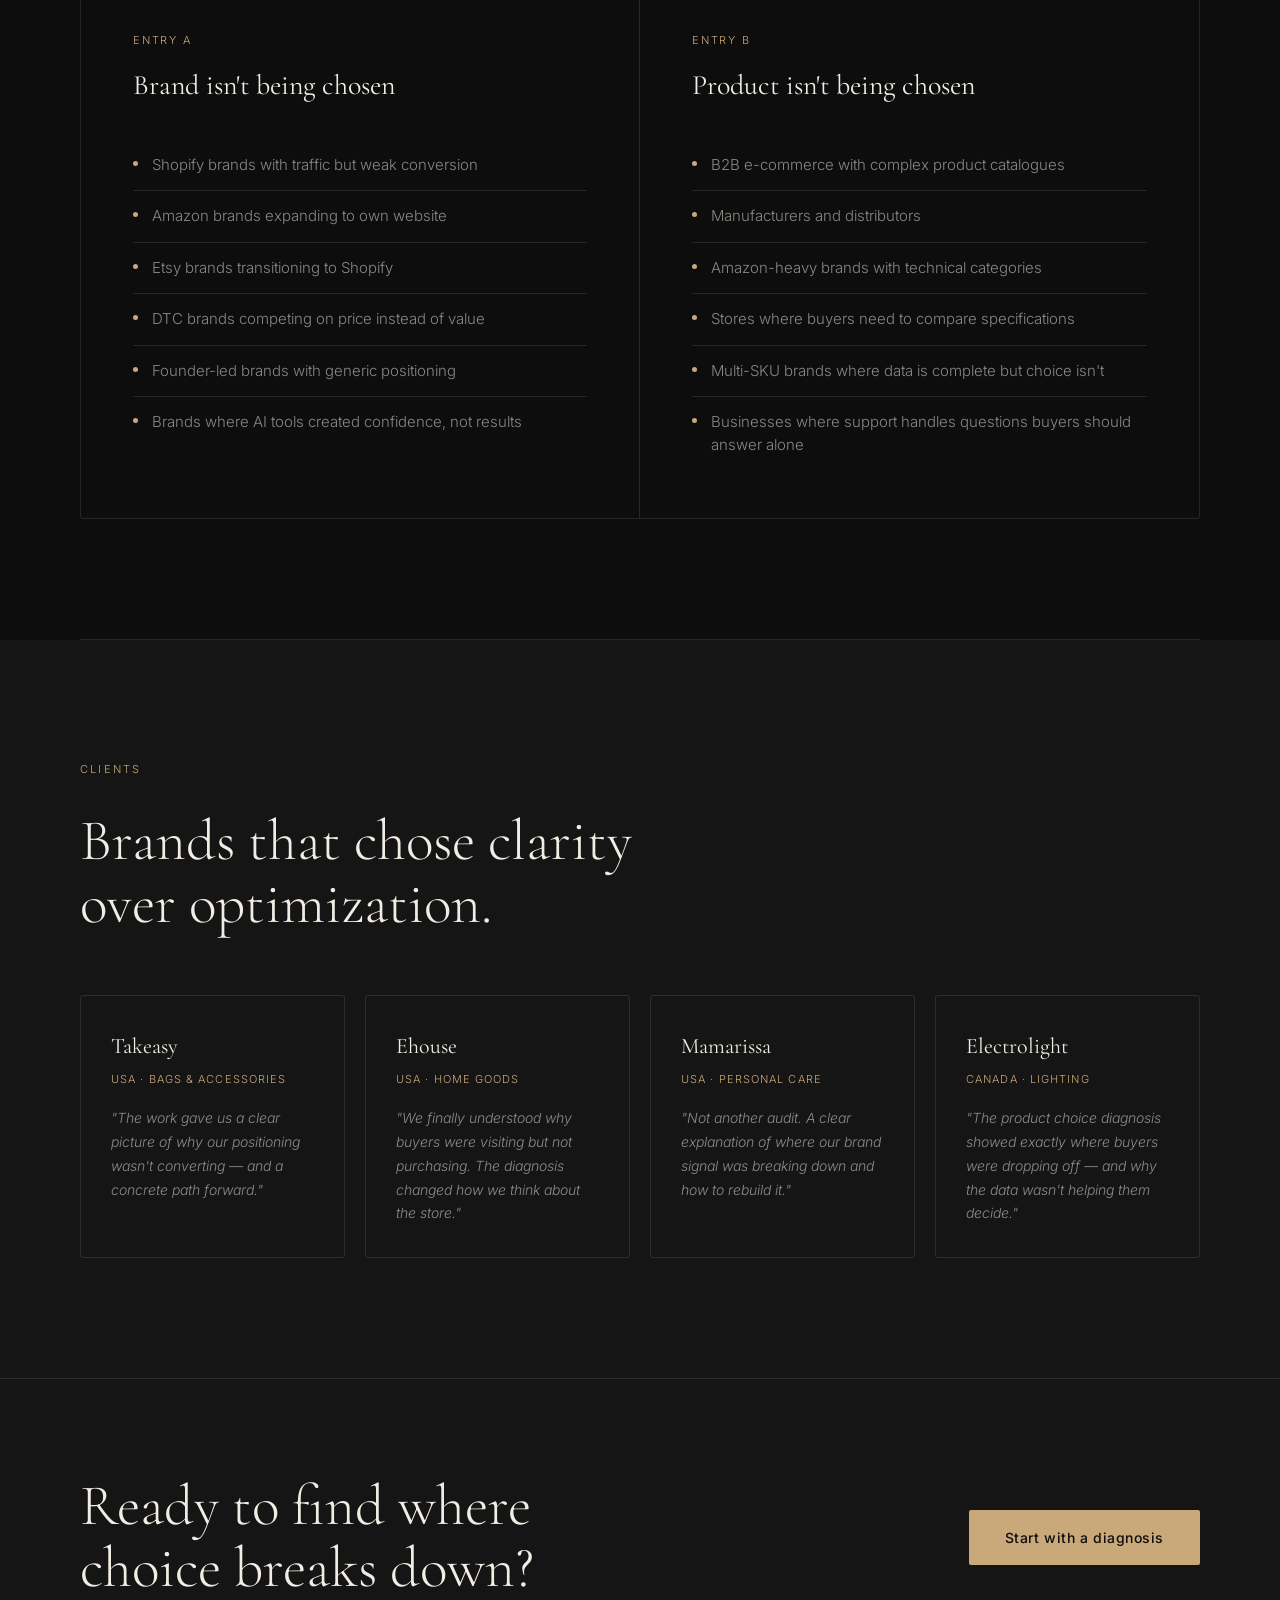
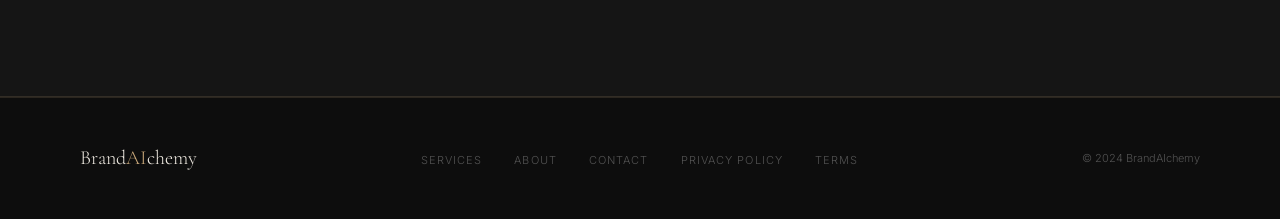
==== commit 3cf01367: "Update copyright year to 2024 across all pages" ====
--- a/index.html
+++ b/index.html
@@ -371,7 +371,7 @@
     <li><a href="privacy-policy.html">Privacy Policy</a></li>
     <li><a href="terms.html">Terms</a></li>
   </ul>
-  <span class="foot-copy">© 2025 BrandAIchemy</span>
+  <span class="foot-copy">© 2024 BrandAIchemy</span>
 </footer>
 
 <script>
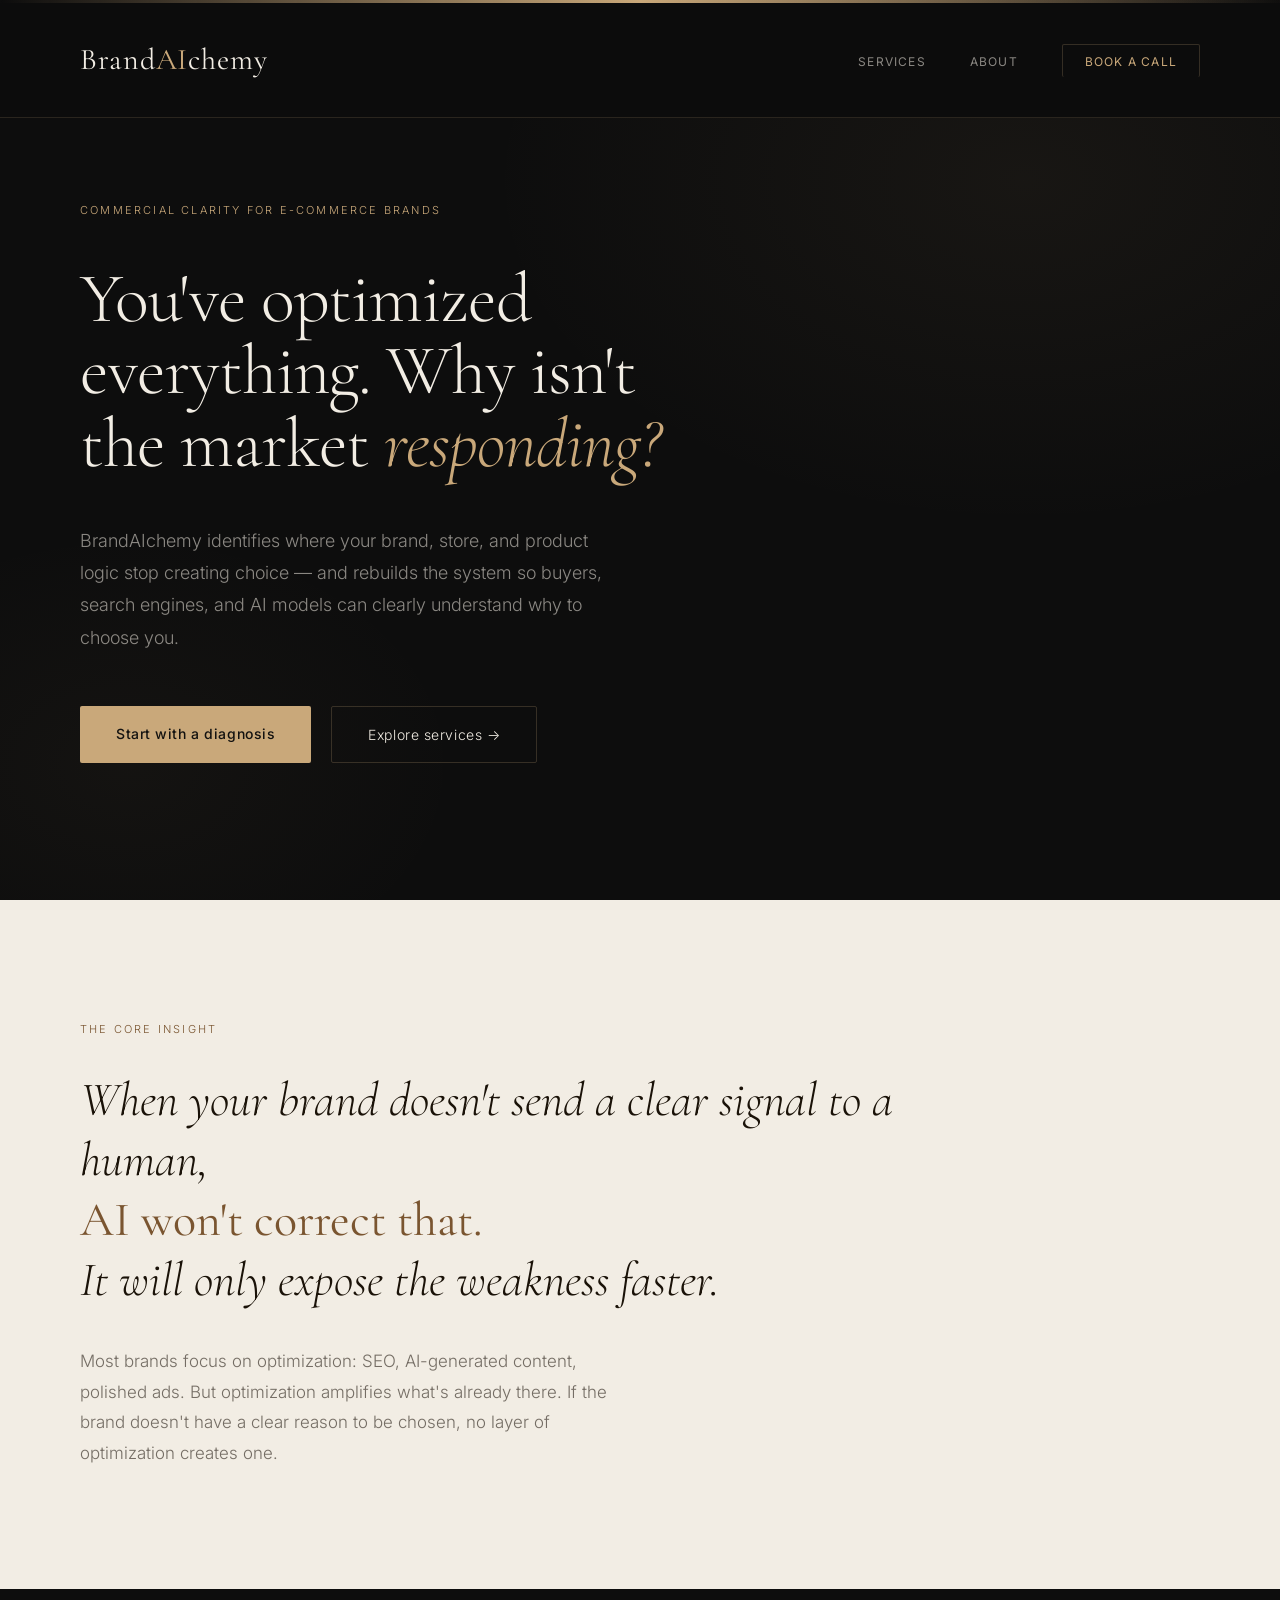
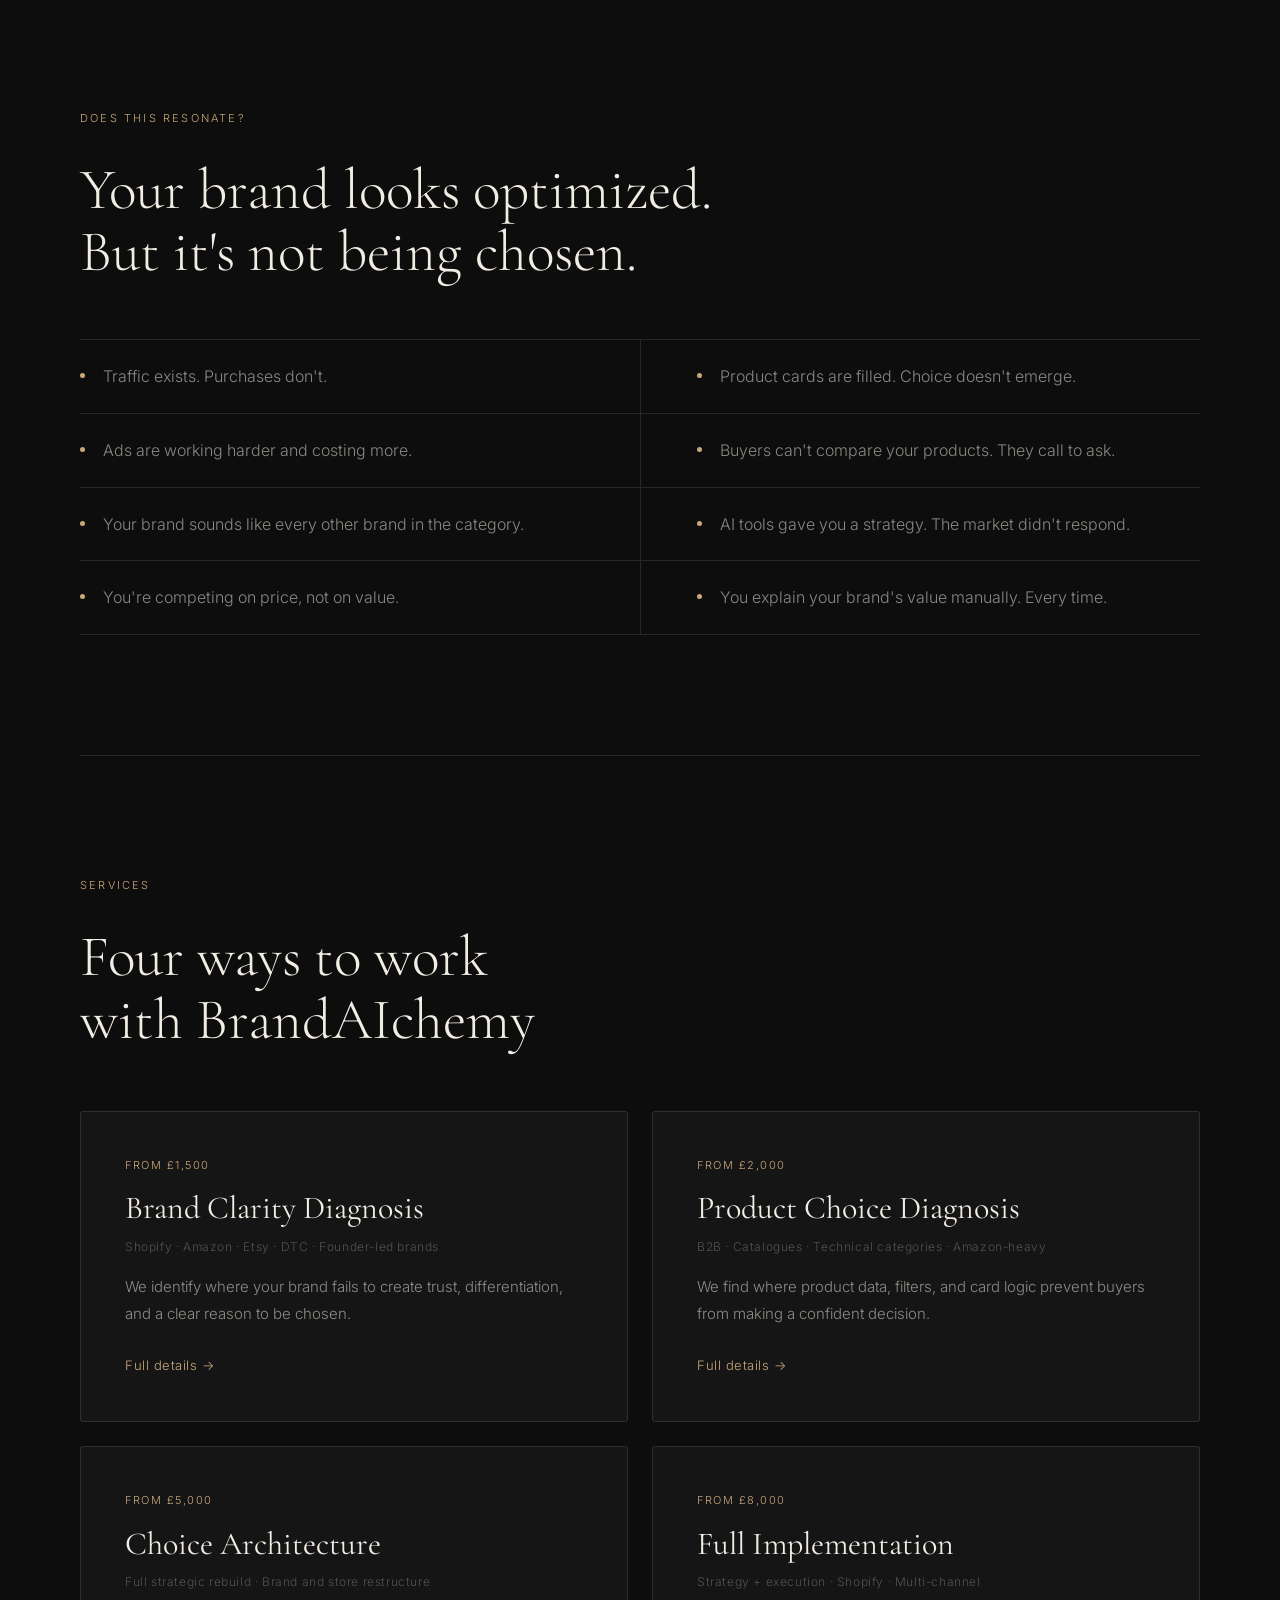
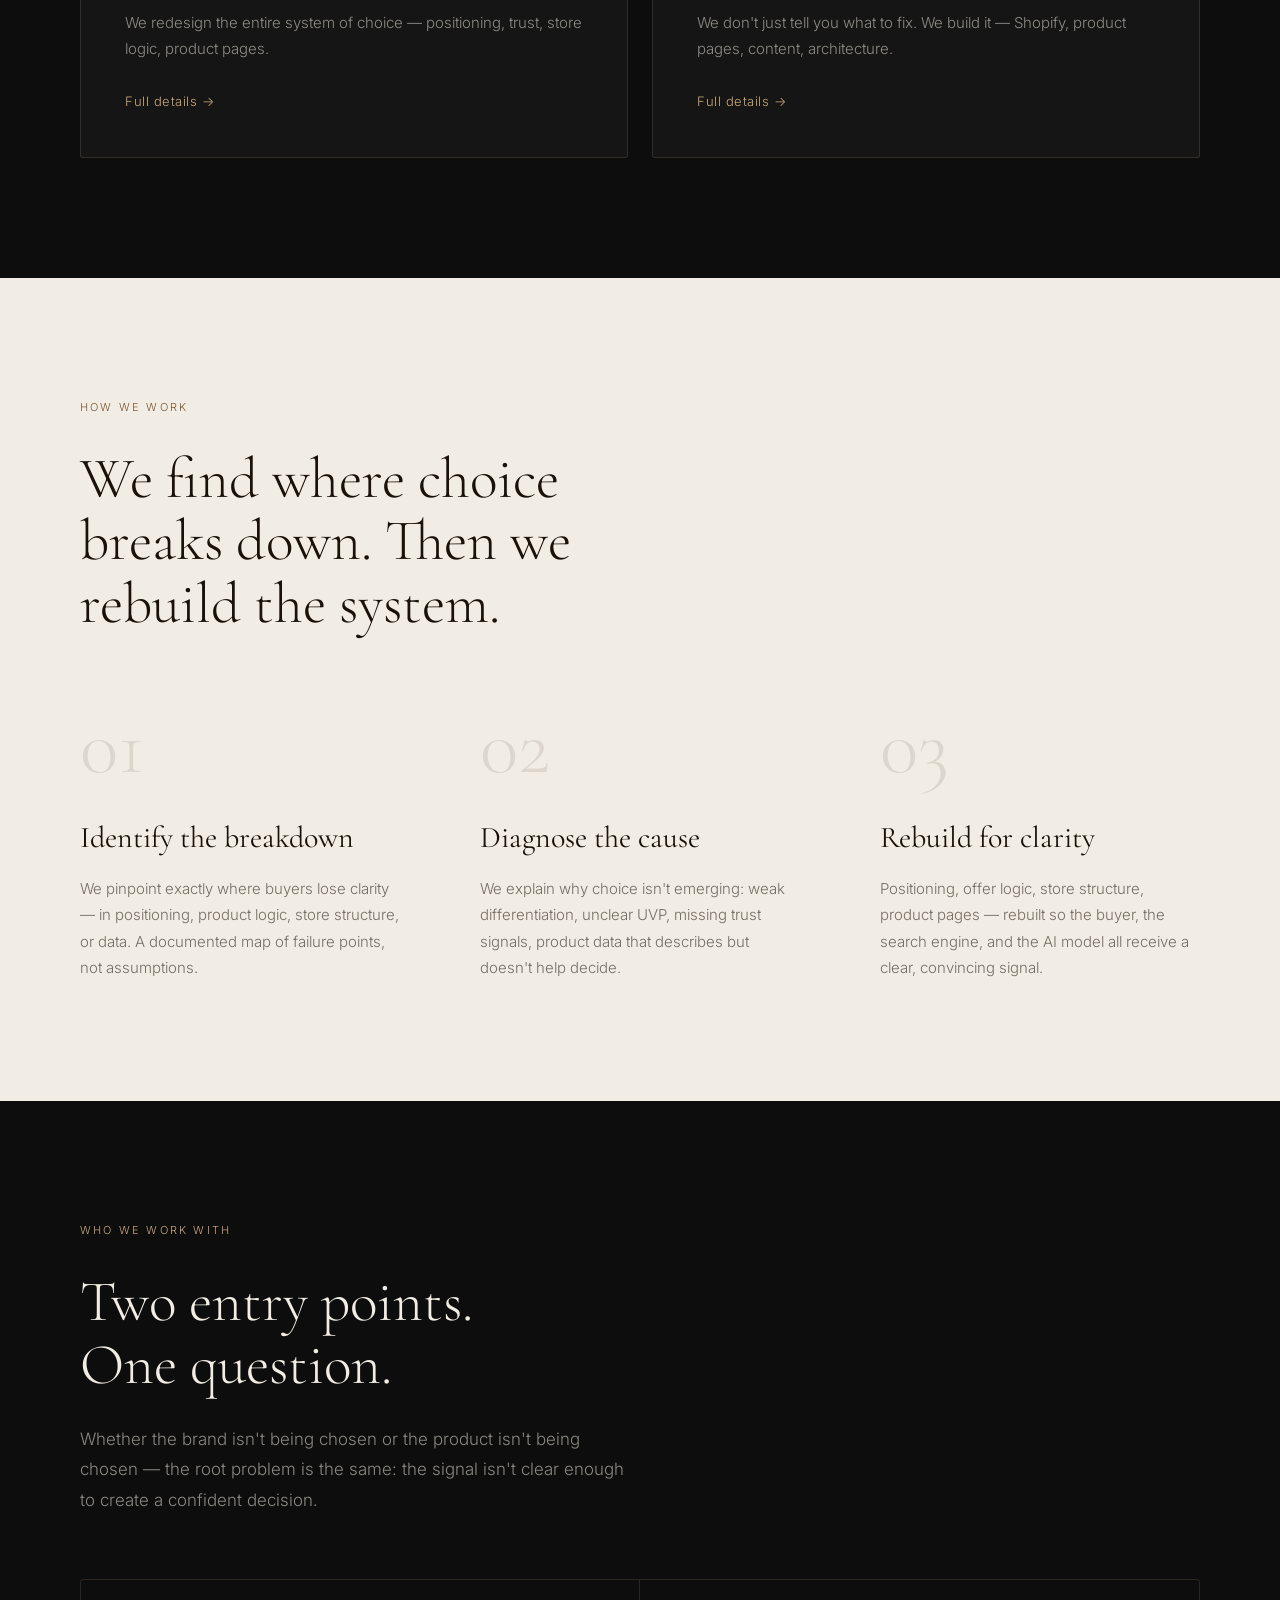
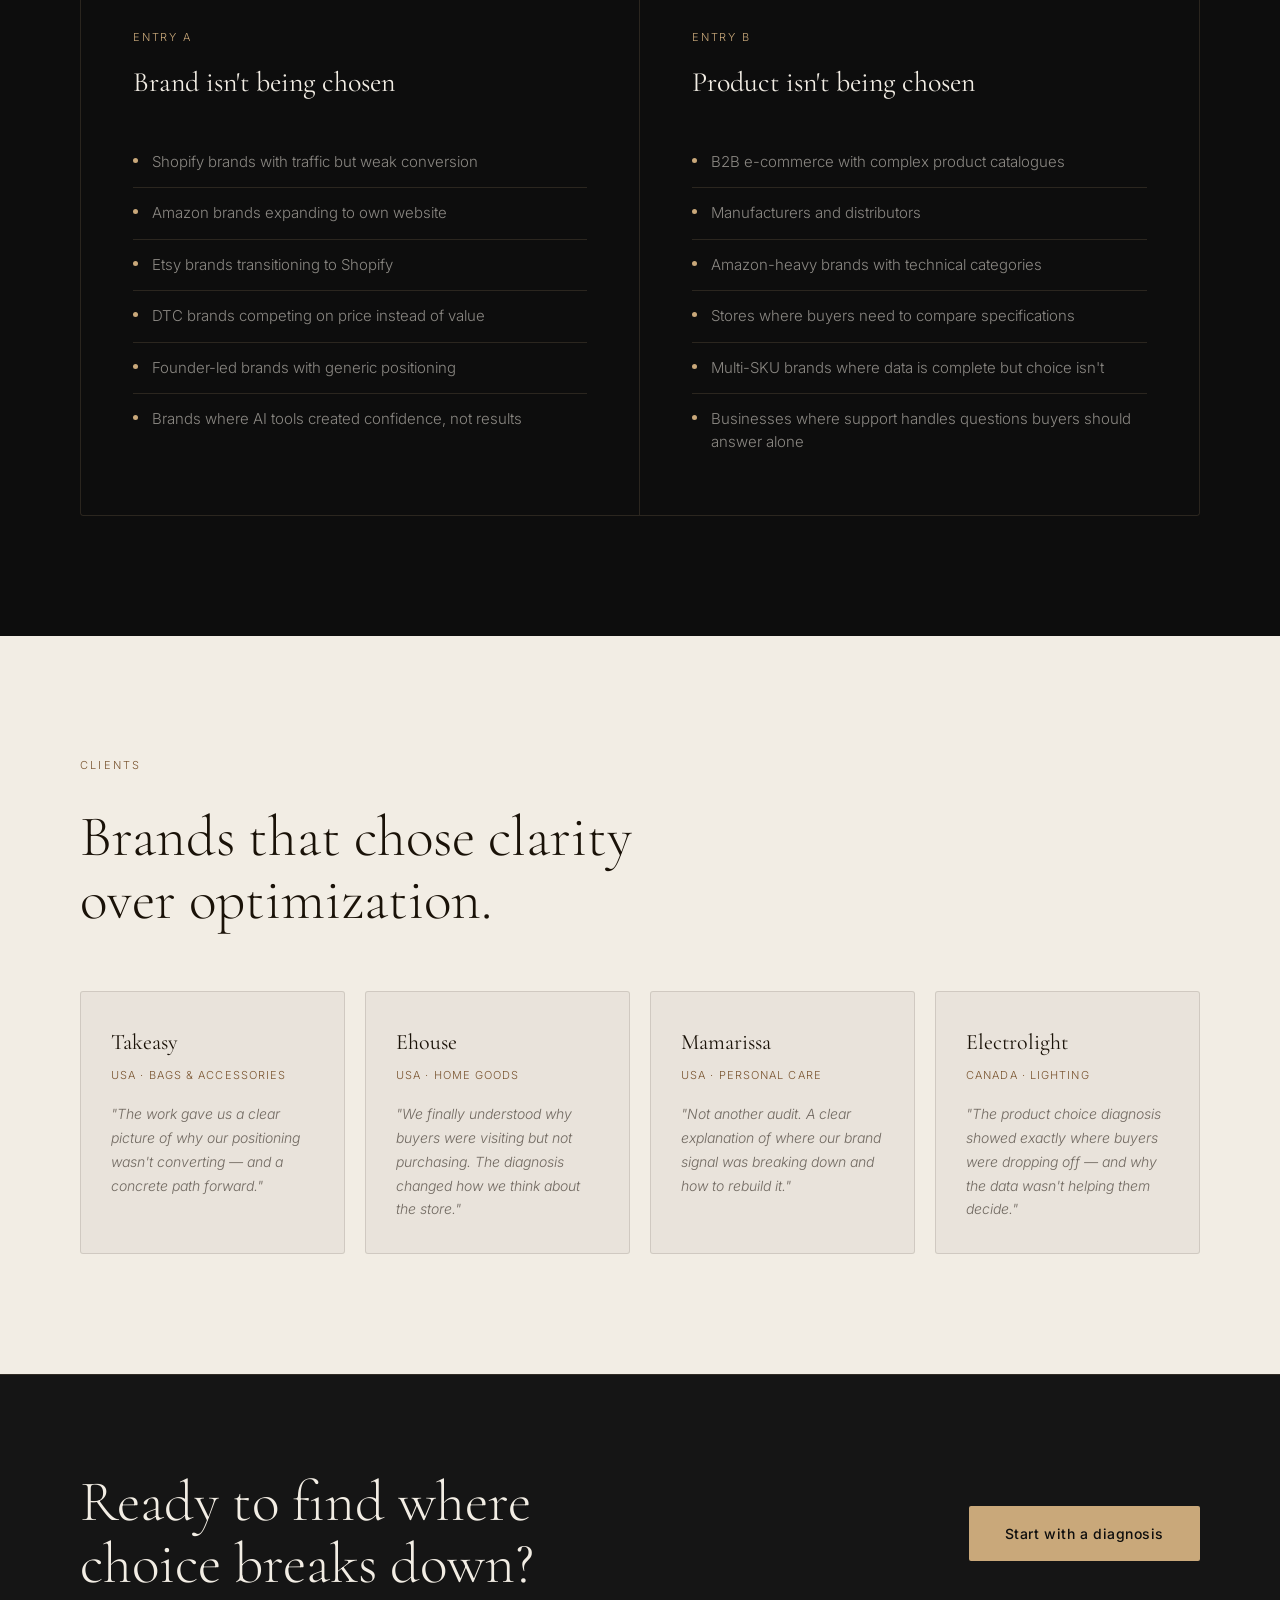
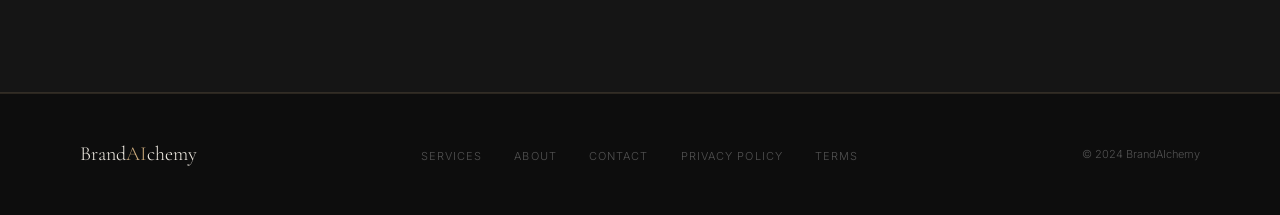
==== commit e79de41e: "Redesign: light/dark section rhythm using brand cream palette Replace near-invisible dark-gray surfa" ====
--- a/index.html
+++ b/index.html
@@ -5,8 +5,8 @@
   <meta name="viewport" content="width=device-width, initial-scale=1.0">
   <title>BrandAIchemy — Commercial Clarity for E-Commerce Brands</title>
   <meta name="description" content="BrandAIchemy identifies where your brand, store, and product logic fail to create choice — and rebuilds the system so buyers understand why to choose you.">
-  <link rel="stylesheet" href="style.css">
-  <link rel="icon" href="favikon.jpg">
+  <link rel="stylesheet" href="/style.css">
+  <link rel="icon" href="/favikon.jpg">
   <meta name="robots" content="index, follow">
   <link rel="canonical" href="https://brandaichemy.com/">
   <meta property="og:title" content="BrandAIchemy — Commercial Clarity for E-Commerce Brands">
@@ -184,11 +184,11 @@
 <body>
 
 <nav id="nav">
-  <a href="index.html" class="logo">Brand<span>AI</span>chemy</a>
+  <a href="/" class="logo">Brand<span>AI</span>chemy</a>
   <ul class="nav-links">
-    <li><a href="services.html">Services</a></li>
-    <li><a href="about.html">About</a></li>
-    <li><a href="contact.html" class="nav-cta">Book a call</a></li>
+    <li><a href="/services/">Services</a></li>
+    <li><a href="/about/">About</a></li>
+    <li><a href="/contact/" class="nav-cta">Book a call</a></li>
   </ul>
 </nav>
 
@@ -201,8 +201,8 @@
   </h1>
   <p class="hero-sub">BrandAIchemy identifies where your brand, store, and product logic stop creating choice — and rebuilds the system so buyers, search engines, and AI models can clearly understand why to choose you.</p>
   <div class="hero-actions">
-    <a href="contact.html" class="btn-gold">Start with a diagnosis</a>
-    <a href="services.html" class="btn-outline">Explore services →</a>
+    <a href="/contact/" class="btn-gold">Start with a diagnosis</a>
+    <a href="/services/" class="btn-outline">Explore services →</a>
   </div>
 </section>
 
@@ -215,8 +215,6 @@
   </p>
   <p class="body-text fi" style="transition-delay:.15s">Most brands focus on optimization: SEO, AI-generated content, polished ads. But optimization amplifies what's already there. If the brand doesn't have a clear reason to be chosen, no layer of optimization creates one.</p>
 </section>
-
-<hr class="rule">
 
 <section>
   <p class="label">Does this resonate?</p>
@@ -270,8 +268,6 @@
   </div>
 </section>
 
-<hr class="rule">
-
 <section class="surface">
   <p class="label">How we work</p>
   <h2 class="serif-lg fi">We find where choice<br>breaks down. Then we<br>rebuild the system.</h2>
@@ -293,8 +289,6 @@
     </div>
   </div>
 </section>
-
-<hr class="rule">
 
 <section>
   <p class="label">Who we work with</p>
@@ -328,8 +322,6 @@
   </div>
 </section>
 
-<hr class="rule">
-
 <section class="surface">
   <p class="label">Clients</p>
   <h2 class="serif-lg fi">Brands that chose clarity<br>over optimization.</h2>
@@ -359,17 +351,17 @@
 
 <div class="cta-strip">
   <h2 class="serif-lg">Ready to find where<br>choice breaks down?</h2>
-  <a href="contact.html" class="btn-gold">Start with a diagnosis</a>
+  <a href="/contact/" class="btn-gold">Start with a diagnosis</a>
 </div>
 
 <footer>
-  <a href="index.html" class="foot-logo">Brand<span>AI</span>chemy</a>
+  <a href="/" class="foot-logo">Brand<span>AI</span>chemy</a>
   <ul class="foot-links">
-    <li><a href="services.html">Services</a></li>
-    <li><a href="about.html">About</a></li>
-    <li><a href="contact.html">Contact</a></li>
-    <li><a href="privacy-policy.html">Privacy Policy</a></li>
-    <li><a href="terms.html">Terms</a></li>
+    <li><a href="/services/">Services</a></li>
+    <li><a href="/about/">About</a></li>
+    <li><a href="/contact/">Contact</a></li>
+    <li><a href="/privacy-policy/">Privacy Policy</a></li>
+    <li><a href="/terms/">Terms</a></li>
   </ul>
   <span class="foot-copy">© 2024 BrandAIchemy</span>
 </footer>
--- a/style.css
+++ b/style.css
@@ -1,16 +1,21 @@
 @import url('https://fonts.googleapis.com/css2?family=Cormorant+Garamond:ital,wght@0,300;0,400;0,500;1,300;1,400&family=Inter:wght@300;400;500&display=swap');
 
 :root {
-  --black:     #0D0D0D;
-  --surface:   #151515;
-  --surface-2: #1C1C1C;
-  --white:     #F2EDE4;
-  --dim:       rgba(242,237,228,.55);
-  --gold:      #C9A87A;
-  --gold-dim:  rgba(201,168,122,.22);
-  --gold-line: rgba(201,168,122,.16);
-  --gray:      #525252;
-  --pad:       5rem;
+  --black:        #0D0D0D;
+  --surface:      #151515;
+  --surface-2:    #1C1C1C;
+  --surface-light:#F2EDE4;
+  --white:        #F2EDE4;
+  --dim:          rgba(242,237,228,.55);
+  --gold:         #C9A87A;
+  --gold-dark:    #7A5530;
+  --gold-dim:     rgba(201,168,122,.22);
+  --gold-line:    rgba(201,168,122,.16);
+  --gray:         #525252;
+  --dark-text:    #1A1208;
+  --dark-dim:     rgba(26,18,8,.58);
+  --dark-line:    rgba(26,18,8,.12);
+  --pad:          5rem;
 }
 
 *, *::before, *::after { margin: 0; padding: 0; box-sizing: border-box; }
@@ -125,7 +130,31 @@
 /* ── LAYOUT ── */
 section { padding: 7.5rem var(--pad); }
 .rule { border: none; border-top: 1px solid var(--gold-line); margin: 0 var(--pad); }
-.surface { background: var(--surface); }
+.surface { background: var(--surface-light); color: var(--dark-text); }
+
+/* Text overrides inside light sections */
+.surface .label                        { color: var(--gold-dark); }
+.surface .serif-xl,
+.surface .serif-lg,
+.surface .serif-md                     { color: var(--dark-text); }
+.surface .body-text,
+.surface .body-wide                    { color: var(--dark-dim); }
+.surface .insight-quote                { color: var(--dark-text); }
+.surface .insight-quote b              { color: var(--gold-dark); }
+.surface .step-num                     { color: rgba(26,18,8,.10); }
+.surface .step-title                   { color: var(--dark-text); }
+.surface .step-desc                    { color: var(--dark-dim); }
+.surface .who-wrap                     { border-color: var(--dark-line); }
+.surface .who-col:first-child          { border-color: var(--dark-line); }
+.surface .who-tag                      { color: var(--gold-dark); }
+.surface .who-title                    { color: var(--dark-text); }
+.surface .who-list li                  { color: var(--dark-dim); border-color: var(--dark-line); }
+.surface .who-list li::before          { background: var(--gold-dark); }
+.surface .client                       { border-color: var(--dark-line); background: rgba(26,18,8,.04); }
+.surface .client:hover                 { border-color: rgba(26,18,8,.25); background: rgba(26,18,8,.07); }
+.surface .client-name                  { color: var(--dark-text); }
+.surface .client-meta                  { color: var(--gold-dark); }
+.surface .client-quote                 { color: var(--dark-dim); }
 
 /* ── TYPE ── */
 .label {
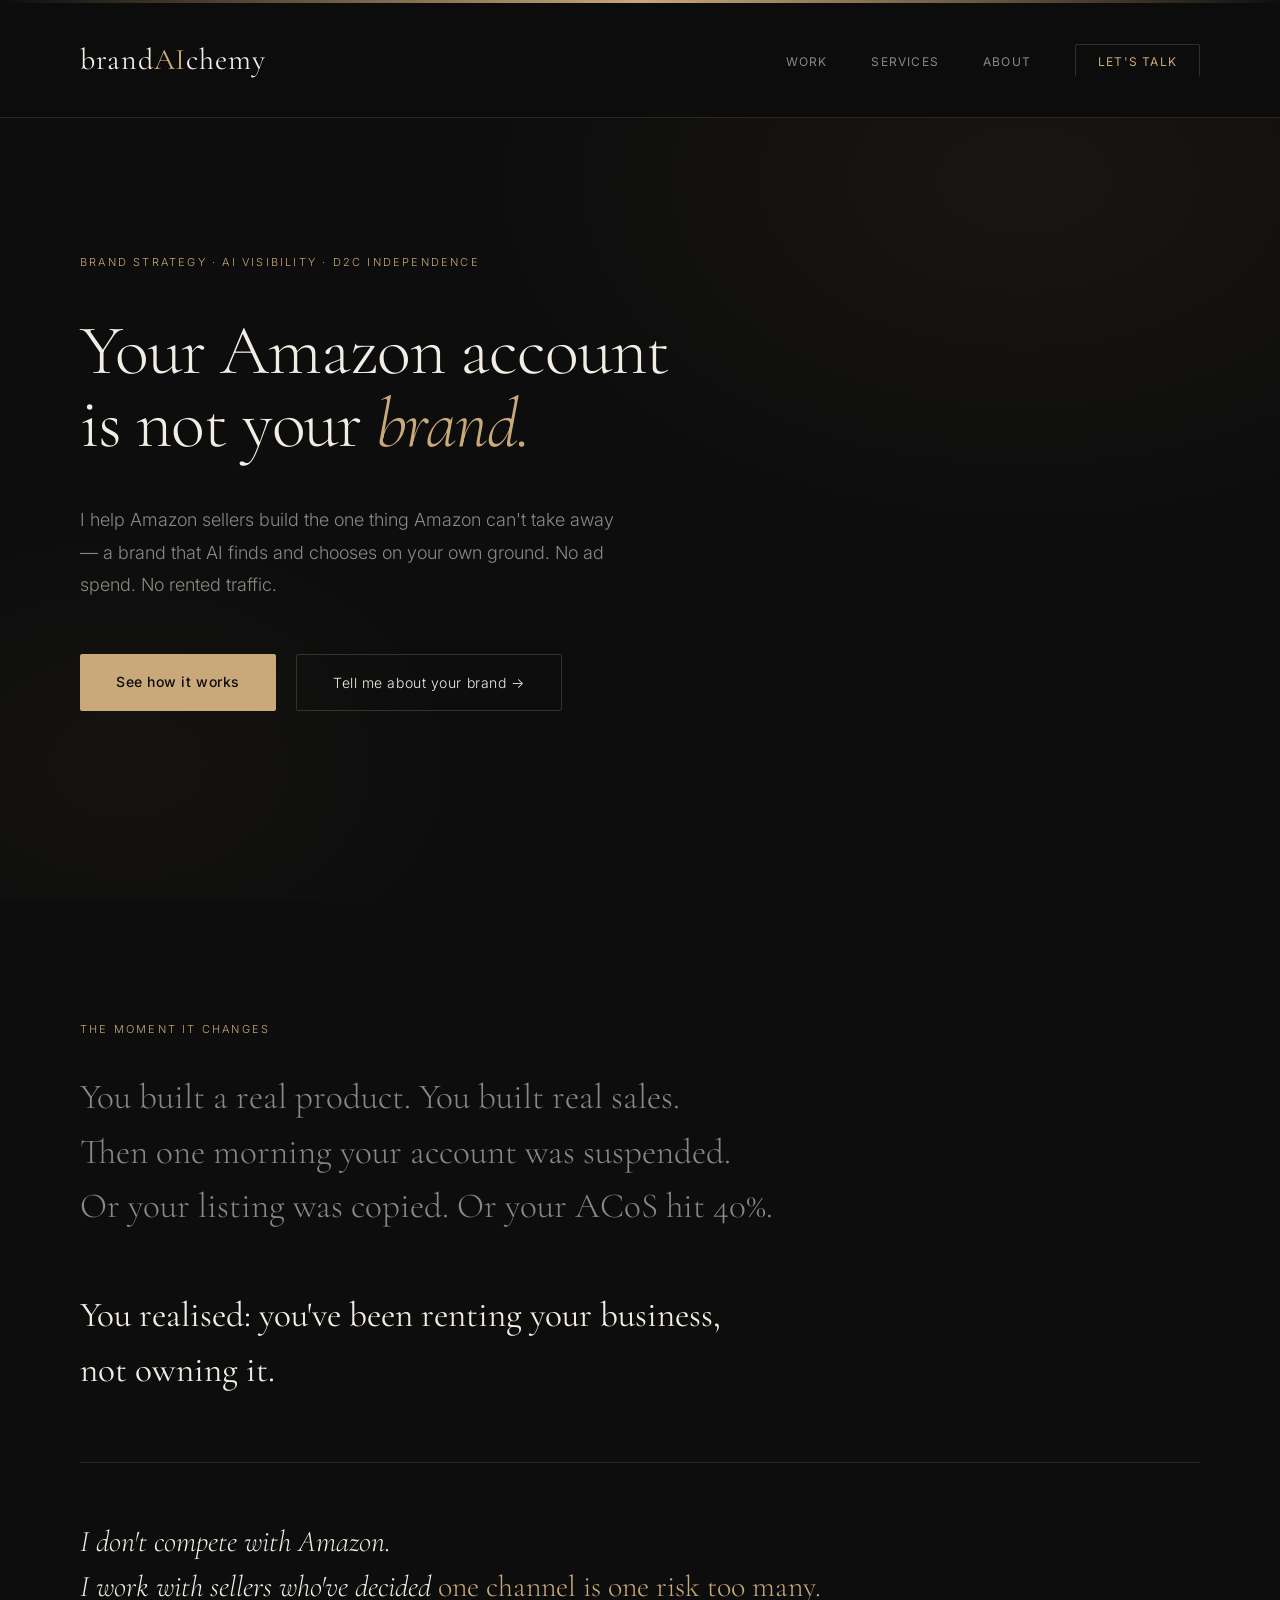
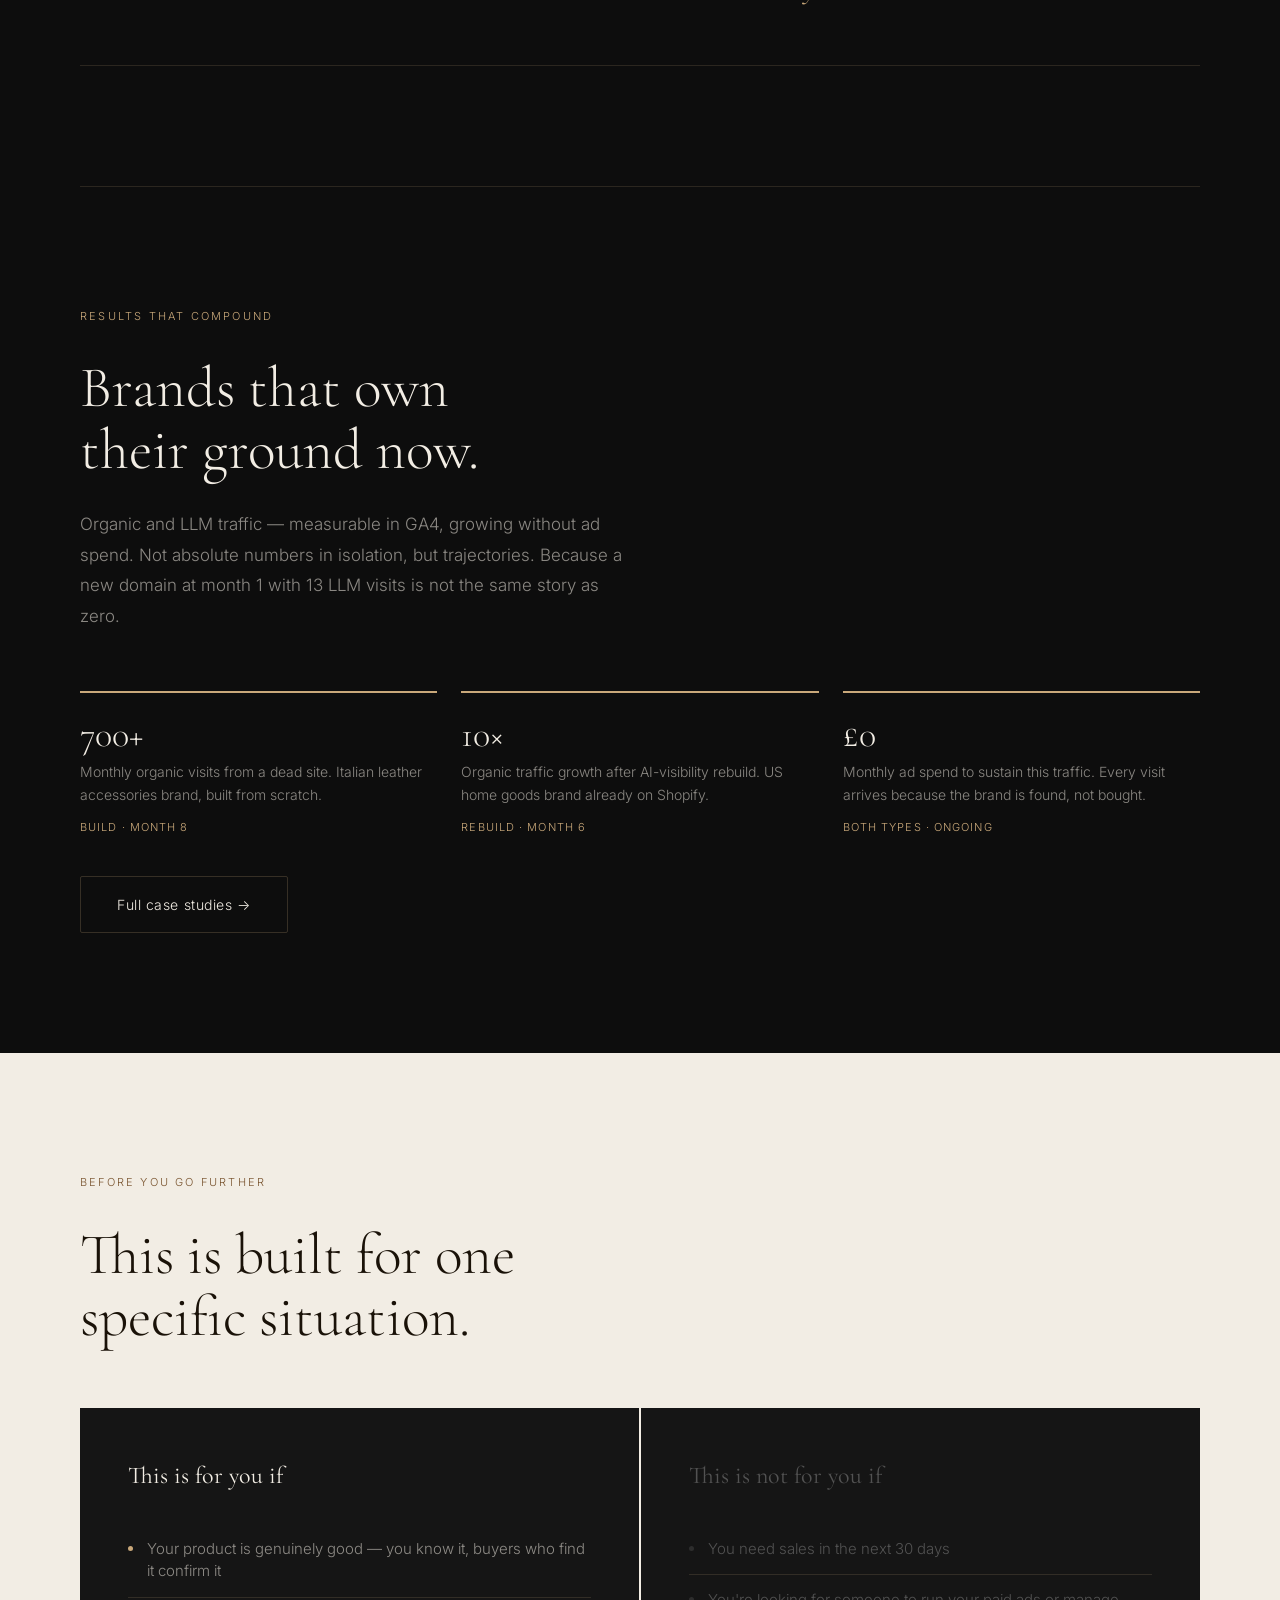
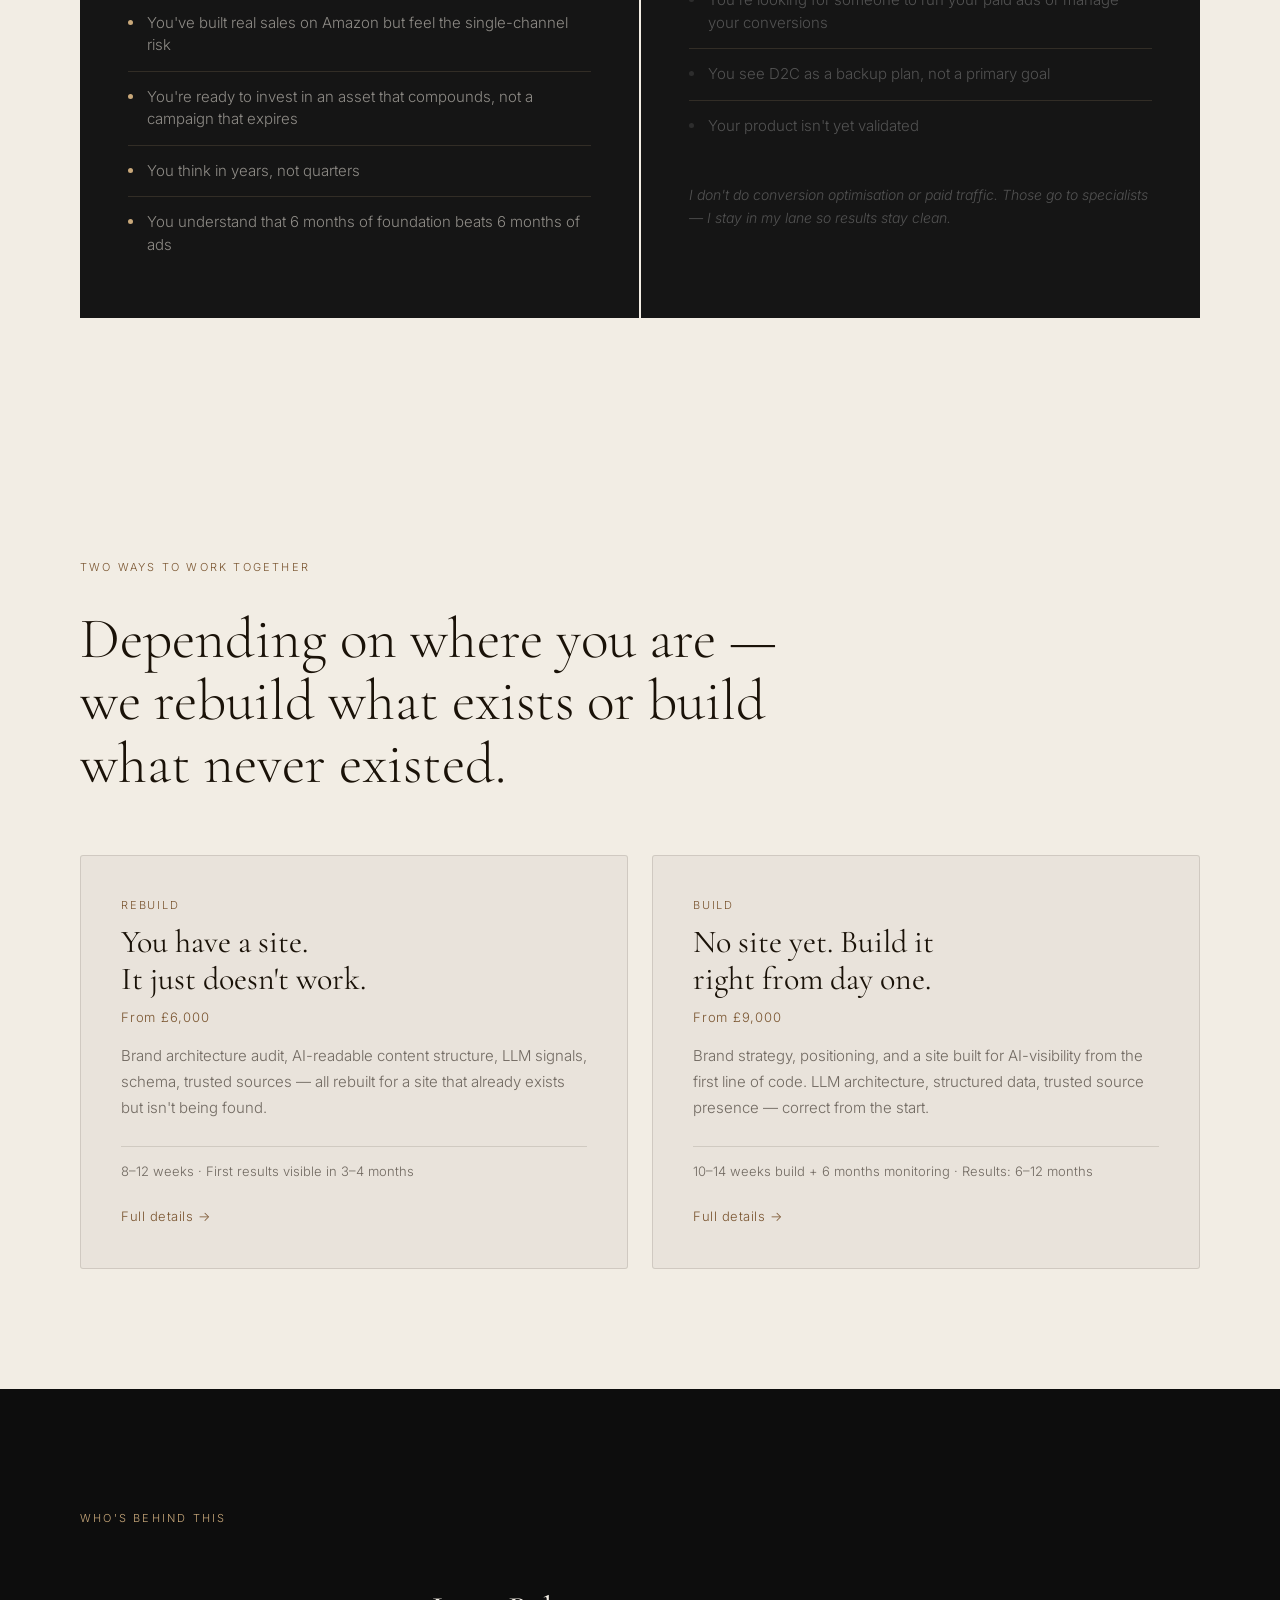
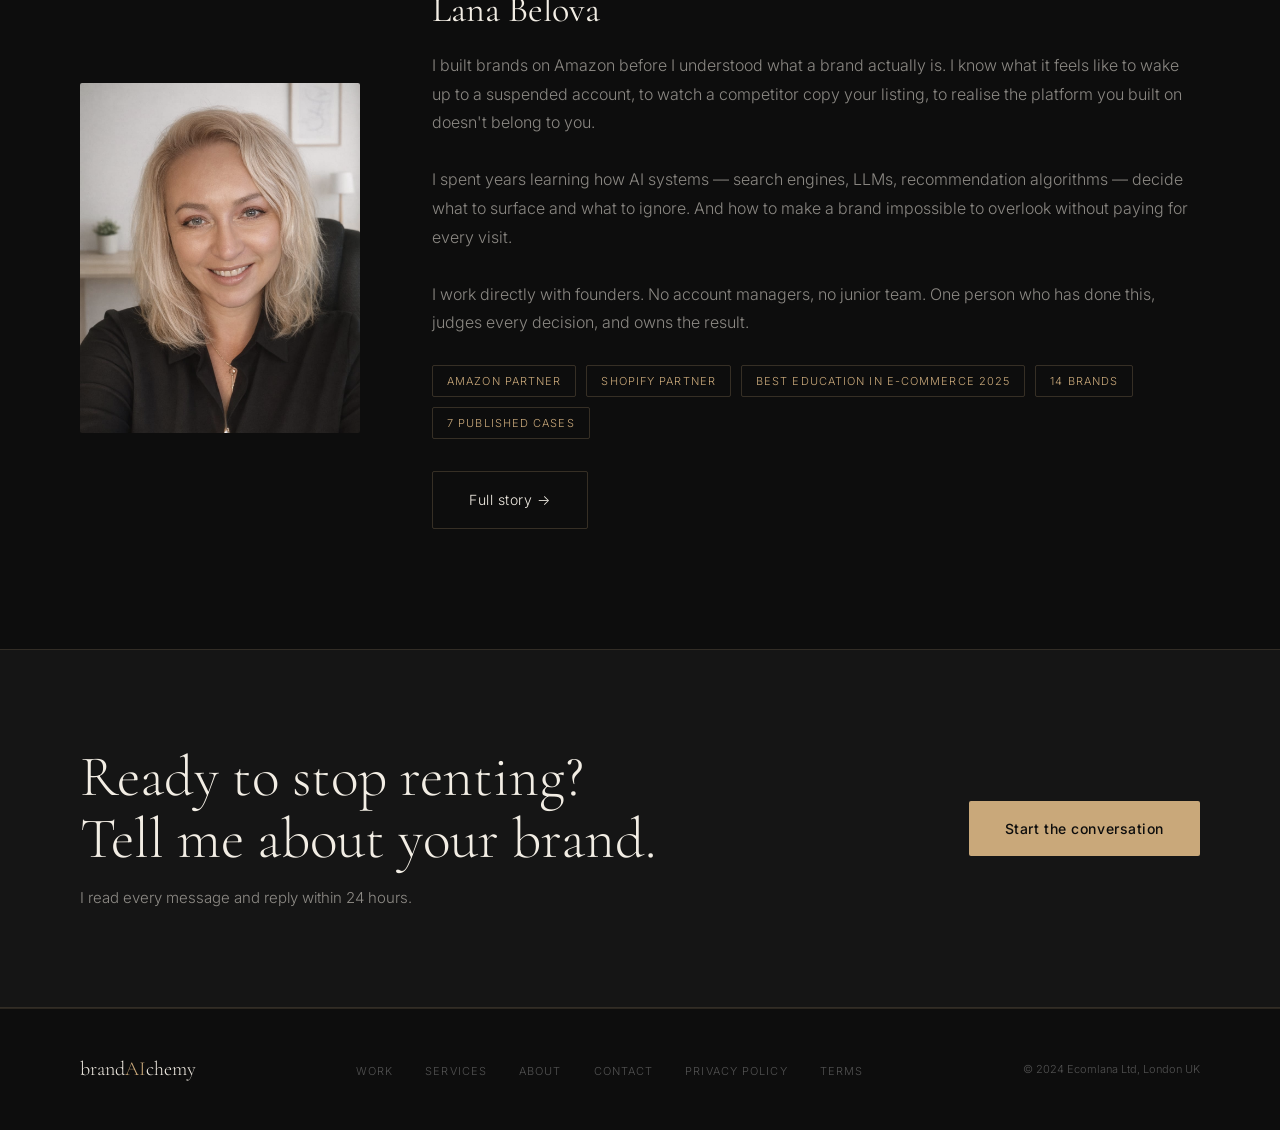
==== commit 38ca1d89: "Rewrite Home page with new Amazon→D2C positioning New H1: 'Your Amazon account is not your brand.' N" ====
--- a/index.html
+++ b/index.html
@@ -3,21 +3,20 @@
 <head>
   <meta charset="UTF-8">
   <meta name="viewport" content="width=device-width, initial-scale=1.0">
-  <title>BrandAIchemy — Commercial Clarity for E-Commerce Brands</title>
-  <meta name="description" content="BrandAIchemy identifies where your brand, store, and product logic fail to create choice — and rebuilds the system so buyers understand why to choose you.">
+  <title>brandAIchemy — Own Your Ground. Be Found by AI.</title>
+  <meta name="description" content="I help Amazon sellers build a brand that AI finds and chooses on their own ground. No ad spend. No rented traffic. Organic and LLM visibility that compounds.">
   <link rel="stylesheet" href="/style.css">
   <link rel="icon" href="/favikon.jpg">
   <meta name="robots" content="index, follow">
   <link rel="canonical" href="https://brandaichemy.com/">
-  <meta property="og:title" content="BrandAIchemy — Commercial Clarity for E-Commerce Brands">
-  <meta property="og:description" content="You've optimized everything. Why isn't the market responding? BrandAIchemy identifies where your brand, store, and product logic fail to create choice.">
+  <meta property="og:title" content="brandAIchemy — Own Your Ground. Be Found by AI.">
+  <meta property="og:description" content="I help Amazon sellers build a brand that AI finds and chooses on their own ground. Organic and LLM visibility that doesn't disappear when the ad budget runs out.">
   <meta property="og:url" content="https://brandaichemy.com/">
   <meta property="og:type" content="website">
-  <meta property="og:site_name" content="BrandAIchemy">
-  <meta property="og:image" content="https://brandaichemy.com/og-image.jpg">
+  <meta property="og:site_name" content="brandAIchemy">
   <meta name="twitter:card" content="summary_large_image">
-  <meta name="twitter:title" content="BrandAIchemy — Commercial Clarity for E-Commerce Brands">
-  <meta name="twitter:description" content="You've optimized everything. Why isn't the market responding?">
+  <meta name="twitter:title" content="brandAIchemy — Own Your Ground. Be Found by AI.">
+  <meta name="twitter:description" content="I help Amazon sellers build a brand that AI finds and chooses on their own ground.">
   <script type="application/ld+json">
   {
     "@context": "https://schema.org",
@@ -26,18 +25,17 @@
         "@type": "WebSite",
         "@id": "https://brandaichemy.com/#website",
         "url": "https://brandaichemy.com/",
-        "name": "BrandAIchemy",
-        "description": "Commercial Clarity for E-Commerce Brands",
+        "name": "brandAIchemy",
+        "description": "Brand strategy and AI visibility for Amazon sellers building D2C independence",
         "publisher": { "@id": "https://brandaichemy.com/#organization" }
       },
       {
         "@type": "Organization",
         "@id": "https://brandaichemy.com/#organization",
-        "name": "BrandAIchemy",
+        "name": "brandAIchemy",
         "legalName": "Ecomlana Ltd",
         "url": "https://brandaichemy.com",
-        "logo": "https://brandaichemy.com/logo.png",
-        "description": "A commercial clarity practice for e-commerce brands. We identify where your brand, store, and product logic fail to create choice — and rebuild the system so buyers, search engines, and AI models understand why to choose you.",
+        "description": "Brand architecture and AI visibility practice for Amazon sellers transitioning to D2C. We build organic and LLM traffic that compounds without ad spend.",
         "address": {
           "@type": "PostalAddress",
           "streetAddress": "4th Floor, Silverstream House, 45 Fitzroy Street",
@@ -47,7 +45,7 @@
         },
         "email": "hello@brandaichemy.com",
         "areaServed": "Worldwide",
-        "knowsAbout": ["E-commerce strategy", "Brand positioning", "Commercial clarity", "Shopify optimisation", "Amazon brand strategy", "Choice architecture", "AI readability"]
+        "knowsAbout": ["Amazon to D2C transition", "Brand architecture", "AI visibility", "LLM optimisation", "Organic traffic", "GEO", "Shopify brand strategy"]
       }
     ]
   }
@@ -86,71 +84,154 @@
     }
     .hero-actions { display: flex; gap: 1.25rem; flex-wrap: wrap; }
 
-    /* INSIGHT */
-    .insight-quote {
+    /* PAIN SECTION */
+    .pain-text {
       font-family: 'Cormorant Garamond', serif;
-      font-size: clamp(2rem, 3.75vw, 3.25rem);
+      font-size: clamp(1.5rem, 2.75vw, 2.25rem);
+      font-weight: 300;
+      line-height: 1.55;
+      max-width: 780px;
+      color: var(--dim);
+    }
+    .pain-text strong { color: var(--white); font-weight: 400; }
+
+    /* POSITION STRIP */
+    .position-strip {
+      border-top: 1px solid var(--gold-line);
+      border-bottom: 1px solid var(--gold-line);
+      padding: 3.5rem 0;
+      margin-top: 4rem;
+    }
+    .position-line {
+      font-family: 'Cormorant Garamond', serif;
+      font-size: clamp(1.375rem, 2.5vw, 1.875rem);
       font-weight: 300;
       font-style: italic;
-      line-height: 1.25;
-      max-width: 860px;
-      margin-bottom: 2.25rem;
-    }
-    .insight-quote b { font-style: normal; color: var(--gold); font-weight: 400; }
-
-    /* SYMPTOMS */
-    .sym-grid {
+      color: var(--white);
+      line-height: 1.5;
+    }
+    .position-line em { font-style: normal; color: var(--gold); }
+
+    /* PROOF MINI */
+    .proof-grid {
+      display: grid;
+      grid-template-columns: repeat(3, 1fr);
+      gap: 1.5rem;
+      margin-top: 3.75rem;
+    }
+    .proof-card {
+      border-top: 2px solid var(--gold);
+      padding-top: 1.5rem;
+    }
+    .proof-result {
+      font-family: 'Cormorant Garamond', serif;
+      font-size: 2.25rem;
+      font-weight: 300;
+      color: var(--white);
+      line-height: 1;
+      margin-bottom: .5rem;
+    }
+    .proof-desc { font-size: .875rem; color: var(--dim); line-height: 1.6; margin-bottom: .75rem; }
+    .proof-tag { font-size: .6875rem; text-transform: uppercase; letter-spacing: .1em; color: var(--gold); }
+
+    /* FOR YOU / NOT FOR YOU */
+    .filter-grid {
       display: grid;
       grid-template-columns: 1fr 1fr;
-      border-top: 1px solid var(--gold-line);
-      margin-top: 3.5rem;
-    }
-    .sym {
-      display: flex; align-items: flex-start; gap: 1.125rem;
-      padding: 1.5rem 3.5rem 1.5rem 0;
+      gap: 2px;
+      margin-top: 3.75rem;
+    }
+    .filter-col {
+      padding: 3rem;
+      background: var(--surface);
+    }
+    .filter-col:first-child { border-right: none; }
+    .filter-heading {
+      font-family: 'Cormorant Garamond', serif;
+      font-size: 1.5rem;
+      font-weight: 400;
+      margin-bottom: 1.75rem;
+      color: var(--white);
+    }
+    .filter-list { list-style: none; }
+    .filter-list li {
+      padding: .875rem 0;
       border-bottom: 1px solid var(--gold-line);
-    }
-    .sym:nth-child(even) { padding-left: 3.5rem; padding-right: 0; border-left: 1px solid var(--gold-line); }
-    .sym-dot { width: 5px; height: 5px; border-radius: 50%; background: var(--gold); flex-shrink: 0; margin-top: 9px; }
-    .sym-text { font-size: 1rem; color: var(--dim); line-height: 1.55; }
+      font-size: .9375rem;
+      color: var(--dim);
+      display: flex;
+      align-items: flex-start;
+      gap: .875rem;
+      line-height: 1.5;
+    }
+    .filter-list li:last-child { border-bottom: none; }
+    .filter-list li::before {
+      content: '';
+      width: 5px; height: 5px;
+      border-radius: 50%;
+      background: var(--gold);
+      flex-shrink: 0;
+      margin-top: 8px;
+    }
+    .filter-not .filter-heading { color: var(--gray); }
+    .filter-not .filter-list li { color: var(--gray); }
+    .filter-not .filter-list li::before { background: var(--gray); opacity: .4; }
+    .filter-note {
+      margin-top: 2rem;
+      font-size: .875rem;
+      color: var(--gray);
+      font-style: italic;
+    }
 
     /* SERVICES PREVIEW */
     .svc-grid {
       display: grid;
-      grid-template-columns: repeat(2,1fr);
+      grid-template-columns: repeat(2, 1fr);
       gap: 1.5rem;
       margin-top: 3.75rem;
     }
-    .svc-price { font-size: .6875rem; letter-spacing: .14em; text-transform: uppercase; color: var(--gold); margin-bottom: 1rem; }
-    .svc-title { font-family: 'Cormorant Garamond', serif; font-size: 2rem; font-weight: 400; line-height: 1.15; margin-bottom: .625rem; }
-    .svc-for { font-size: .75rem; color: var(--gray); letter-spacing: .05em; margin-bottom: 1.125rem; }
-    .svc-desc { font-size: .9375rem; color: var(--dim); line-height: 1.75; margin-bottom: 1.5rem; }
-    .svc-link { font-size: .8125rem; color: var(--gold); text-decoration: none; letter-spacing: .04em; transition: opacity .25s; }
+    .svc-type { font-size: .6875rem; letter-spacing: .16em; text-transform: uppercase; color: var(--gold-dark); margin-bottom: .625rem; }
+    .svc-title { font-family: 'Cormorant Garamond', serif; font-size: 2rem; font-weight: 400; line-height: 1.15; margin-bottom: .625rem; color: var(--dark-text); }
+    .svc-price { font-size: .8125rem; color: var(--gold-dark); letter-spacing: .06em; margin-bottom: .875rem; }
+    .svc-desc { font-size: .9375rem; color: var(--dark-dim); line-height: 1.75; margin-bottom: 1.5rem; }
+    .svc-timeline { font-size: .8125rem; color: var(--dark-dim); border-top: 1px solid var(--dark-line); padding-top: .875rem; margin-bottom: 1.25rem; }
+    .svc-link { font-size: .8125rem; color: var(--gold-dark); text-decoration: none; letter-spacing: .04em; transition: opacity .25s; }
     .svc-link:hover { opacity: .7; }
-
-    /* HOW */
-    .steps { display: grid; grid-template-columns: repeat(3,1fr); gap: 5rem; margin-top: 4.5rem; }
-    .step-num { font-family: 'Cormorant Garamond', serif; font-size: 5rem; font-weight: 300; color: rgba(201,168,122,.18); line-height: 1; margin-bottom: 1.625rem; }
-    .step-title { font-family: 'Cormorant Garamond', serif; font-size: 1.875rem; font-weight: 400; margin-bottom: .875rem; }
-    .step-desc { font-size: .9375rem; color: var(--dim); line-height: 1.75; }
-
-    /* WHO */
-    .who-wrap { display: grid; grid-template-columns: 1fr 1fr; border: 1px solid var(--gold-line); border-radius: 3px; overflow: hidden; margin-top: 4rem; }
-    .who-col { padding: 3rem 3.25rem; }
-    .who-col:first-child { border-right: 1px solid var(--gold-line); }
-    .who-tag { font-size: .6875rem; letter-spacing: .16em; text-transform: uppercase; color: var(--gold); margin-bottom: .75rem; }
-    .who-title { font-family: 'Cormorant Garamond', serif; font-size: 1.75rem; font-weight: 400; margin-bottom: 2rem; }
-    .who-list { list-style: none; }
-    .who-list li { padding: .875rem 0; border-bottom: 1px solid var(--gold-line); font-size: .9375rem; color: var(--dim); display: flex; align-items: flex-start; gap: .875rem; line-height: 1.5; }
-    .who-list li:last-child { border-bottom: none; }
-    .who-list li::before { content: ''; width: 5px; height: 5px; border-radius: 50%; background: var(--gold); flex-shrink: 0; margin-top: 7px; }
-
-    /* CLIENTS */
-    .clients-grid { display: grid; grid-template-columns: repeat(4,1fr); gap: 1.25rem; margin-top: 3.75rem; }
-    .client { border: 1px solid var(--gold-line); border-radius: 3px; padding: 2rem 1.875rem; }
-    .client-name { font-family: 'Cormorant Garamond', serif; font-size: 1.375rem; font-weight: 400; margin-bottom: .375rem; }
-    .client-meta { font-size: .6875rem; text-transform: uppercase; letter-spacing: .1em; color: var(--gold); margin-bottom: 1.125rem; }
-    .client-quote { font-size: .875rem; color: var(--dim); line-height: 1.7; font-style: italic; }
+    .svc-card { background: rgba(26,18,8,.04); border: 1px solid var(--dark-line); border-radius: 3px; padding: 2.5rem; transition: border-color .3s; }
+    .svc-card:hover { border-color: rgba(122,85,48,.35); }
+
+    /* LANA */
+    .lana-grid {
+      display: grid;
+      grid-template-columns: 280px 1fr;
+      gap: 4.5rem;
+      align-items: center;
+      margin-top: 3.75rem;
+    }
+    .lana-photo {
+      width: 100%;
+      aspect-ratio: 4/5;
+      object-fit: cover;
+      border-radius: 2px;
+      filter: grayscale(20%);
+    }
+    .lana-text .serif-md { margin-bottom: 1.25rem; }
+    .lana-bio { font-size: 1rem; color: var(--dim); line-height: 1.8; margin-bottom: 1.75rem; }
+    .lana-creds {
+      display: flex;
+      flex-wrap: wrap;
+      gap: .625rem;
+      margin-bottom: 2rem;
+    }
+    .cred {
+      font-size: .6875rem;
+      text-transform: uppercase;
+      letter-spacing: .1em;
+      color: var(--gold);
+      border: 1px solid var(--gold-dim);
+      padding: .375rem .875rem;
+      border-radius: 2px;
+    }
 
     /* CTA STRIP */
     .cta-strip {
@@ -166,17 +247,15 @@
     .cta-strip .serif-lg { margin-bottom: 0; max-width: 600px; }
 
     @media (max-width: 900px) {
-      .sym-grid { grid-template-columns: 1fr; }
-      .sym:nth-child(even) { padding-left: 0; border-left: none; }
+      .proof-grid { grid-template-columns: 1fr; gap: 2rem; }
+      .filter-grid { grid-template-columns: 1fr; gap: 0; }
+      .filter-col { padding: 2rem; }
       .svc-grid { grid-template-columns: 1fr; }
-      .steps { grid-template-columns: 1fr; gap: 3rem; }
-      .who-wrap { grid-template-columns: 1fr; }
-      .who-col:first-child { border-right: none; border-bottom: 1px solid var(--gold-line); }
-      .clients-grid { grid-template-columns: 1fr 1fr; }
+      .lana-grid { grid-template-columns: 1fr; gap: 2.5rem; }
+      .lana-photo { max-width: 240px; }
       .cta-strip { flex-direction: column; align-items: flex-start; }
     }
     @media (max-width: 520px) {
-      .clients-grid { grid-template-columns: 1fr; }
       .hero-actions { flex-direction: column; align-items: flex-start; }
     }
   </style>
@@ -184,196 +263,176 @@
 <body>
 
 <nav id="nav">
-  <a href="/" class="logo">Brand<span>AI</span>chemy</a>
+  <a href="/" class="logo">brand<span>AI</span>chemy</a>
   <ul class="nav-links">
+    <li><a href="/work/">Work</a></li>
     <li><a href="/services/">Services</a></li>
     <li><a href="/about/">About</a></li>
-    <li><a href="/contact/" class="nav-cta">Book a call</a></li>
+    <li><a href="/contact/" class="nav-cta">Let's talk</a></li>
   </ul>
 </nav>
 
+<!-- HERO -->
 <section id="hero">
-  <p class="hero-kicker">Commercial Clarity for E-Commerce Brands</p>
-  <h1 class="serif-xl">
-    You've optimized<br>
-    everything. Why isn't<br>
-    the market <em>responding?</em>
+  <p class="hero-kicker fi">Brand strategy · AI visibility · D2C independence</p>
+  <h1 class="serif-xl fi" style="transition-delay:.08s">
+    Your Amazon account<br>
+    is not your <em>brand.</em>
   </h1>
-  <p class="hero-sub">BrandAIchemy identifies where your brand, store, and product logic stop creating choice — and rebuilds the system so buyers, search engines, and AI models can clearly understand why to choose you.</p>
-  <div class="hero-actions">
-    <a href="/contact/" class="btn-gold">Start with a diagnosis</a>
-    <a href="/services/" class="btn-outline">Explore services →</a>
-  </div>
-</section>
-
+  <p class="hero-sub fi" style="transition-delay:.18s">I help Amazon sellers build the one thing Amazon can't take away — a brand that AI finds and chooses on your own ground. No ad spend. No rented traffic.</p>
+  <div class="hero-actions fi" style="transition-delay:.28s">
+    <a href="/work/" class="btn-gold">See how it works</a>
+    <a href="/contact/" class="btn-outline">Tell me about your brand →</a>
+  </div>
+</section>
+
+<!-- PAIN -->
+<section>
+  <p class="label fi">The moment it changes</p>
+  <p class="pain-text fi" style="transition-delay:.1s">
+    You built a real product. You built real sales.<br>
+    Then one morning your account was suspended.<br>
+    Or your listing was copied. Or your ACoS hit 40%.<br><br>
+    <strong>You realised: you've been renting your business,<br>not owning it.</strong>
+  </p>
+  <div class="position-strip fi" style="transition-delay:.2s">
+    <p class="position-line">
+      I don't compete with Amazon.<br>
+      I work with sellers who've decided <em>one channel is one risk too many.</em>
+    </p>
+  </div>
+</section>
+
+<hr class="rule">
+
+<!-- PROOF -->
+<section>
+  <p class="label fi">Results that compound</p>
+  <h2 class="serif-lg fi" style="transition-delay:.08s">Brands that own<br>their ground now.</h2>
+  <p class="body-text fi" style="transition-delay:.14s">Organic and LLM traffic — measurable in GA4, growing without ad spend. Not absolute numbers in isolation, but trajectories. Because a new domain at month 1 with 13 LLM visits is not the same story as zero.</p>
+  <div class="proof-grid">
+    <div class="proof-card fi">
+      <div class="proof-result">700+</div>
+      <p class="proof-desc">Monthly organic visits from a dead site. Italian leather accessories brand, built from scratch.</p>
+      <p class="proof-tag">Build · Month 8</p>
+    </div>
+    <div class="proof-card fi" style="transition-delay:.1s">
+      <div class="proof-result">10×</div>
+      <p class="proof-desc">Organic traffic growth after AI-visibility rebuild. US home goods brand already on Shopify.</p>
+      <p class="proof-tag">Rebuild · Month 6</p>
+    </div>
+    <div class="proof-card fi" style="transition-delay:.2s">
+      <div class="proof-result">£0</div>
+      <p class="proof-desc">Monthly ad spend to sustain this traffic. Every visit arrives because the brand is found, not bought.</p>
+      <p class="proof-tag">Both types · ongoing</p>
+    </div>
+  </div>
+  <p style="margin-top:2.5rem" class="fi" style="transition-delay:.3s">
+    <a href="/work/" class="btn-outline">Full case studies →</a>
+  </p>
+</section>
+
+<!-- FOR YOU / NOT FOR YOU -->
 <section class="surface">
-  <p class="label">The core insight</p>
-  <p class="insight-quote fi">
-    When your brand doesn't send a clear signal to a human,<br>
-    <b>AI won't correct that.</b><br>
-    It will only expose the weakness faster.
-  </p>
-  <p class="body-text fi" style="transition-delay:.15s">Most brands focus on optimization: SEO, AI-generated content, polished ads. But optimization amplifies what's already there. If the brand doesn't have a clear reason to be chosen, no layer of optimization creates one.</p>
-</section>
-
+  <p class="label fi">Before you go further</p>
+  <h2 class="serif-lg fi" style="transition-delay:.08s">This is built for one<br>specific situation.</h2>
+  <div class="filter-grid fi" style="transition-delay:.18s">
+    <div class="filter-col">
+      <h3 class="filter-heading">This is for you if</h3>
+      <ul class="filter-list">
+        <li>Your product is genuinely good — you know it, buyers who find it confirm it</li>
+        <li>You've built real sales on Amazon but feel the single-channel risk</li>
+        <li>You're ready to invest in an asset that compounds, not a campaign that expires</li>
+        <li>You think in years, not quarters</li>
+        <li>You understand that 6 months of foundation beats 6 months of ads</li>
+      </ul>
+    </div>
+    <div class="filter-col filter-not">
+      <h3 class="filter-heading">This is not for you if</h3>
+      <ul class="filter-list">
+        <li>You need sales in the next 30 days</li>
+        <li>You're looking for someone to run your paid ads or manage your conversions</li>
+        <li>You see D2C as a backup plan, not a primary goal</li>
+        <li>Your product isn't yet validated</li>
+      </ul>
+      <p class="filter-note">I don't do conversion optimisation or paid traffic. Those go to specialists — I stay in my lane so results stay clean.</p>
+    </div>
+  </div>
+</section>
+
+<!-- SERVICES -->
+<section class="surface">
+  <p class="label fi">Two ways to work together</p>
+  <h2 class="serif-lg fi" style="transition-delay:.08s">Depending on where you are —<br>we rebuild what exists or build<br>what never existed.</h2>
+  <div class="svc-grid">
+    <div class="svc-card fi" style="transition-delay:.14s">
+      <p class="svc-type">Rebuild</p>
+      <h3 class="svc-title">You have a site.<br>It just doesn't work.</h3>
+      <p class="svc-price">From £6,000</p>
+      <p class="svc-desc">Brand architecture audit, AI-readable content structure, LLM signals, schema, trusted sources — all rebuilt for a site that already exists but isn't being found.</p>
+      <p class="svc-timeline">8–12 weeks · First results visible in 3–4 months</p>
+      <a href="/services/" class="svc-link">Full details →</a>
+    </div>
+    <div class="svc-card fi" style="transition-delay:.24s">
+      <p class="svc-type">Build</p>
+      <h3 class="svc-title">No site yet. Build it<br>right from day one.</h3>
+      <p class="svc-price">From £9,000</p>
+      <p class="svc-desc">Brand strategy, positioning, and a site built for AI-visibility from the first line of code. LLM architecture, structured data, trusted source presence — correct from the start.</p>
+      <p class="svc-timeline">10–14 weeks build + 6 months monitoring · Results: 6–12 months</p>
+      <a href="/services/" class="svc-link">Full details →</a>
+    </div>
+  </div>
+</section>
+
+<!-- LANA -->
 <section>
-  <p class="label">Does this resonate?</p>
-  <h2 class="serif-lg fi">Your brand looks optimized.<br>But it's not being chosen.</h2>
-  <div class="sym-grid">
-    <div class="sym fi"><span class="sym-dot"></span><span class="sym-text">Traffic exists. Purchases don't.</span></div>
-    <div class="sym fi"><span class="sym-dot"></span><span class="sym-text">Product cards are filled. Choice doesn't emerge.</span></div>
-    <div class="sym fi"><span class="sym-dot"></span><span class="sym-text">Ads are working harder and costing more.</span></div>
-    <div class="sym fi"><span class="sym-dot"></span><span class="sym-text">Buyers can't compare your products. They call to ask.</span></div>
-    <div class="sym fi"><span class="sym-dot"></span><span class="sym-text">Your brand sounds like every other brand in the category.</span></div>
-    <div class="sym fi"><span class="sym-dot"></span><span class="sym-text">AI tools gave you a strategy. The market didn't respond.</span></div>
-    <div class="sym fi"><span class="sym-dot"></span><span class="sym-text">You're competing on price, not on value.</span></div>
-    <div class="sym fi"><span class="sym-dot"></span><span class="sym-text">You explain your brand's value manually. Every time.</span></div>
-  </div>
-</section>
-
-<hr class="rule">
-
-<section>
-  <p class="label">Services</p>
-  <h2 class="serif-lg fi">Four ways to work<br>with BrandAIchemy</h2>
-  <div class="svc-grid">
-    <div class="card fi">
-      <p class="svc-price">From £1,500</p>
-      <h3 class="svc-title">Brand Clarity Diagnosis</h3>
-      <p class="svc-for">Shopify · Amazon · Etsy · DTC · Founder-led brands</p>
-      <p class="svc-desc">We identify where your brand fails to create trust, differentiation, and a clear reason to be chosen.</p>
-      <a href="services.html#brand-diagnosis" class="svc-link">Full details →</a>
-    </div>
-    <div class="card fi" style="transition-delay:.1s">
-      <p class="svc-price">From £2,000</p>
-      <h3 class="svc-title">Product Choice Diagnosis</h3>
-      <p class="svc-for">B2B · Catalogues · Technical categories · Amazon-heavy</p>
-      <p class="svc-desc">We find where product data, filters, and card logic prevent buyers from making a confident decision.</p>
-      <a href="services.html#product-diagnosis" class="svc-link">Full details →</a>
-    </div>
-    <div class="card fi" style="transition-delay:.2s">
-      <p class="svc-price">From £5,000</p>
-      <h3 class="svc-title">Choice Architecture</h3>
-      <p class="svc-for">Full strategic rebuild · Brand and store restructure</p>
-      <p class="svc-desc">We redesign the entire system of choice — positioning, trust, store logic, product pages.</p>
-      <a href="services.html#architecture" class="svc-link">Full details →</a>
-    </div>
-    <div class="card fi" style="transition-delay:.3s">
-      <p class="svc-price">From £8,000</p>
-      <h3 class="svc-title">Full Implementation</h3>
-      <p class="svc-for">Strategy + execution · Shopify · Multi-channel</p>
-      <p class="svc-desc">We don't just tell you what to fix. We build it — Shopify, product pages, content, architecture.</p>
-      <a href="services.html#implementation" class="svc-link">Full details →</a>
-    </div>
-  </div>
-</section>
-
-<section class="surface">
-  <p class="label">How we work</p>
-  <h2 class="serif-lg fi">We find where choice<br>breaks down. Then we<br>rebuild the system.</h2>
-  <div class="steps">
-    <div class="fi">
-      <div class="step-num">01</div>
-      <h3 class="step-title">Identify the breakdown</h3>
-      <p class="step-desc">We pinpoint exactly where buyers lose clarity — in positioning, product logic, store structure, or data. A documented map of failure points, not assumptions.</p>
-    </div>
-    <div class="fi" style="transition-delay:.12s">
-      <div class="step-num">02</div>
-      <h3 class="step-title">Diagnose the cause</h3>
-      <p class="step-desc">We explain why choice isn't emerging: weak differentiation, unclear UVP, missing trust signals, product data that describes but doesn't help decide.</p>
-    </div>
-    <div class="fi" style="transition-delay:.24s">
-      <div class="step-num">03</div>
-      <h3 class="step-title">Rebuild for clarity</h3>
-      <p class="step-desc">Positioning, offer logic, store structure, product pages — rebuilt so the buyer, the search engine, and the AI model all receive a clear, convincing signal.</p>
-    </div>
-  </div>
-</section>
-
-<section>
-  <p class="label">Who we work with</p>
-  <h2 class="serif-lg fi">Two entry points.<br>One question.</h2>
-  <p class="body-text fi" style="transition-delay:.1s">Whether the brand isn't being chosen or the product isn't being chosen — the root problem is the same: the signal isn't clear enough to create a confident decision.</p>
-  <div class="who-wrap fi" style="transition-delay:.2s">
-    <div class="who-col">
-      <p class="who-tag">Entry A</p>
-      <h3 class="who-title">Brand isn't being chosen</h3>
-      <ul class="who-list">
-        <li>Shopify brands with traffic but weak conversion</li>
-        <li>Amazon brands expanding to own website</li>
-        <li>Etsy brands transitioning to Shopify</li>
-        <li>DTC brands competing on price instead of value</li>
-        <li>Founder-led brands with generic positioning</li>
-        <li>Brands where AI tools created confidence, not results</li>
-      </ul>
-    </div>
-    <div class="who-col">
-      <p class="who-tag">Entry B</p>
-      <h3 class="who-title">Product isn't being chosen</h3>
-      <ul class="who-list">
-        <li>B2B e-commerce with complex product catalogues</li>
-        <li>Manufacturers and distributors</li>
-        <li>Amazon-heavy brands with technical categories</li>
-        <li>Stores where buyers need to compare specifications</li>
-        <li>Multi-SKU brands where data is complete but choice isn't</li>
-        <li>Businesses where support handles questions buyers should answer alone</li>
-      </ul>
-    </div>
-  </div>
-</section>
-
-<section class="surface">
-  <p class="label">Clients</p>
-  <h2 class="serif-lg fi">Brands that chose clarity<br>over optimization.</h2>
-  <div class="clients-grid">
-    <div class="client fi">
-      <h4 class="client-name">Takeasy</h4>
-      <p class="client-meta">USA · Bags & Accessories</p>
-      <p class="client-quote">"The work gave us a clear picture of why our positioning wasn't converting — and a concrete path forward."</p>
-    </div>
-    <div class="client fi" style="transition-delay:.08s">
-      <h4 class="client-name">Ehouse</h4>
-      <p class="client-meta">USA · Home Goods</p>
-      <p class="client-quote">"We finally understood why buyers were visiting but not purchasing. The diagnosis changed how we think about the store."</p>
-    </div>
-    <div class="client fi" style="transition-delay:.16s">
-      <h4 class="client-name">Mamarissa</h4>
-      <p class="client-meta">USA · Personal Care</p>
-      <p class="client-quote">"Not another audit. A clear explanation of where our brand signal was breaking down and how to rebuild it."</p>
-    </div>
-    <div class="client fi" style="transition-delay:.24s">
-      <h4 class="client-name">Electrolight</h4>
-      <p class="client-meta">Canada · Lighting</p>
-      <p class="client-quote">"The product choice diagnosis showed exactly where buyers were dropping off — and why the data wasn't helping them decide."</p>
-    </div>
-  </div>
-</section>
-
+  <p class="label fi">Who's behind this</p>
+  <div class="lana-grid fi" style="transition-delay:.08s">
+    <img src="/lana.jpg" alt="Lana Belova, brandAIchemy" class="lana-photo">
+    <div class="lana-text">
+      <h2 class="serif-md">Lana Belova</h2>
+      <p class="lana-bio">I built brands on Amazon before I understood what a brand actually is. I know what it feels like to wake up to a suspended account, to watch a competitor copy your listing, to realise the platform you built on doesn't belong to you.</p>
+      <p class="lana-bio">I spent years learning how AI systems — search engines, LLMs, recommendation algorithms — decide what to surface and what to ignore. And how to make a brand impossible to overlook without paying for every visit.</p>
+      <p class="lana-bio">I work directly with founders. No account managers, no junior team. One person who has done this, judges every decision, and owns the result.</p>
+      <div class="lana-creds">
+        <span class="cred">Amazon Partner</span>
+        <span class="cred">Shopify Partner</span>
+        <span class="cred">Best Education in E-commerce 2025</span>
+        <span class="cred">14 brands</span>
+        <span class="cred">7 published cases</span>
+      </div>
+      <a href="/about/" class="btn-outline">Full story →</a>
+    </div>
+  </div>
+</section>
+
+<!-- CTA -->
 <div class="cta-strip">
-  <h2 class="serif-lg">Ready to find where<br>choice breaks down?</h2>
-  <a href="/contact/" class="btn-gold">Start with a diagnosis</a>
+  <div>
+    <h2 class="serif-lg fi">Ready to stop renting?<br>Tell me about your brand.</h2>
+    <p style="margin-top:1rem; font-size:.9375rem; color:var(--dim);" class="fi" style="transition-delay:.1s">I read every message and reply within 24 hours.</p>
+  </div>
+  <a href="/contact/" class="btn-gold fi">Start the conversation</a>
 </div>
 
 <footer>
-  <a href="/" class="foot-logo">Brand<span>AI</span>chemy</a>
+  <a href="/" class="foot-logo">brand<span>AI</span>chemy</a>
   <ul class="foot-links">
+    <li><a href="/work/">Work</a></li>
     <li><a href="/services/">Services</a></li>
     <li><a href="/about/">About</a></li>
     <li><a href="/contact/">Contact</a></li>
     <li><a href="/privacy-policy/">Privacy Policy</a></li>
     <li><a href="/terms/">Terms</a></li>
   </ul>
-  <span class="foot-copy">© 2024 BrandAIchemy</span>
+  <span class="foot-copy">© 2024 Ecomlana Ltd, London UK</span>
 </footer>
 
 <script>
   const nav = document.getElementById('nav');
   window.addEventListener('scroll', () => { nav.classList.toggle('scrolled', window.scrollY > 80); }, { passive: true });
   const io = new IntersectionObserver(e => e.forEach(x => { if (x.isIntersecting) { x.target.classList.add('on'); io.unobserve(x.target); } }), { threshold: 0.12 });
-  document.querySelectorAll('.fi').forEach((el, i) => {
-    if (el.closest('.sym-grid')) el.style.transitionDelay = (Array.from(el.parentElement.children).indexOf(el) * 0.055) + 's';
-    io.observe(el);
-  });
+  document.querySelectorAll('.fi').forEach(el => io.observe(el));
 </script>
 </body>
 </html>
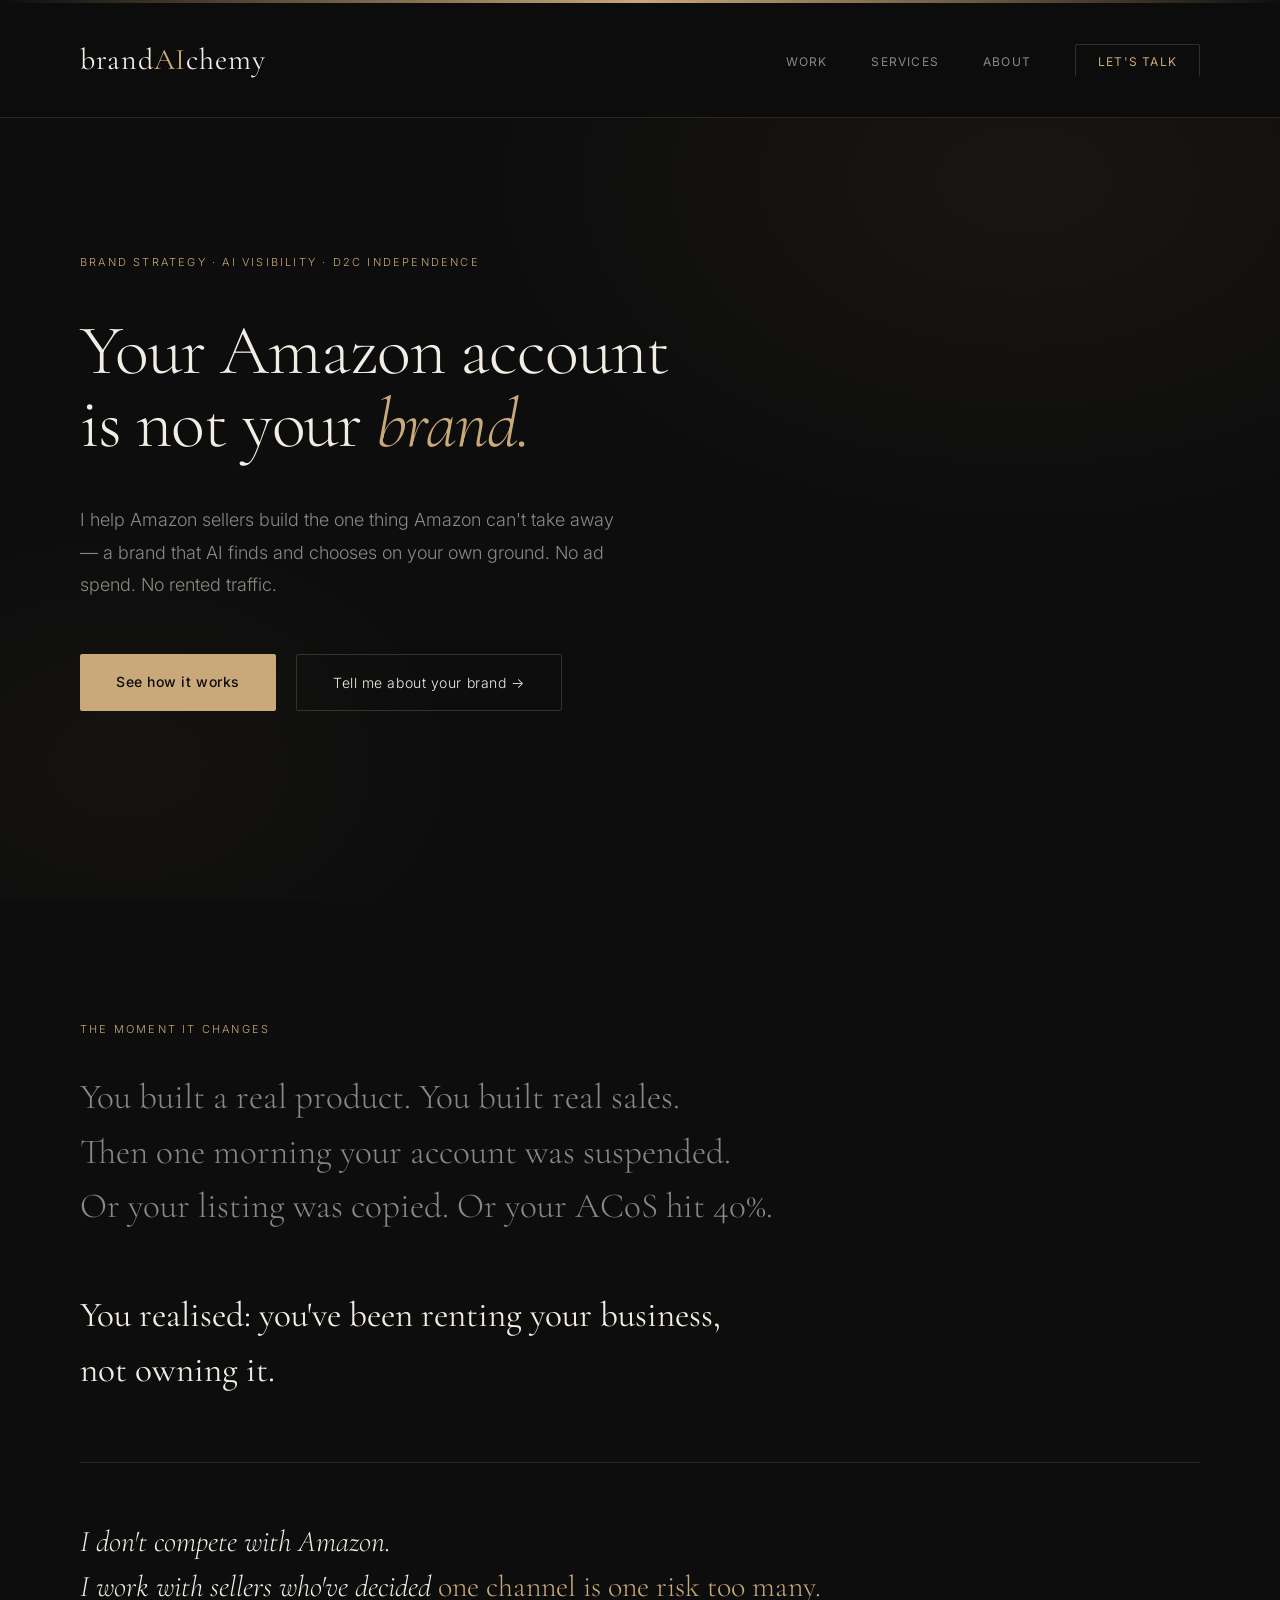
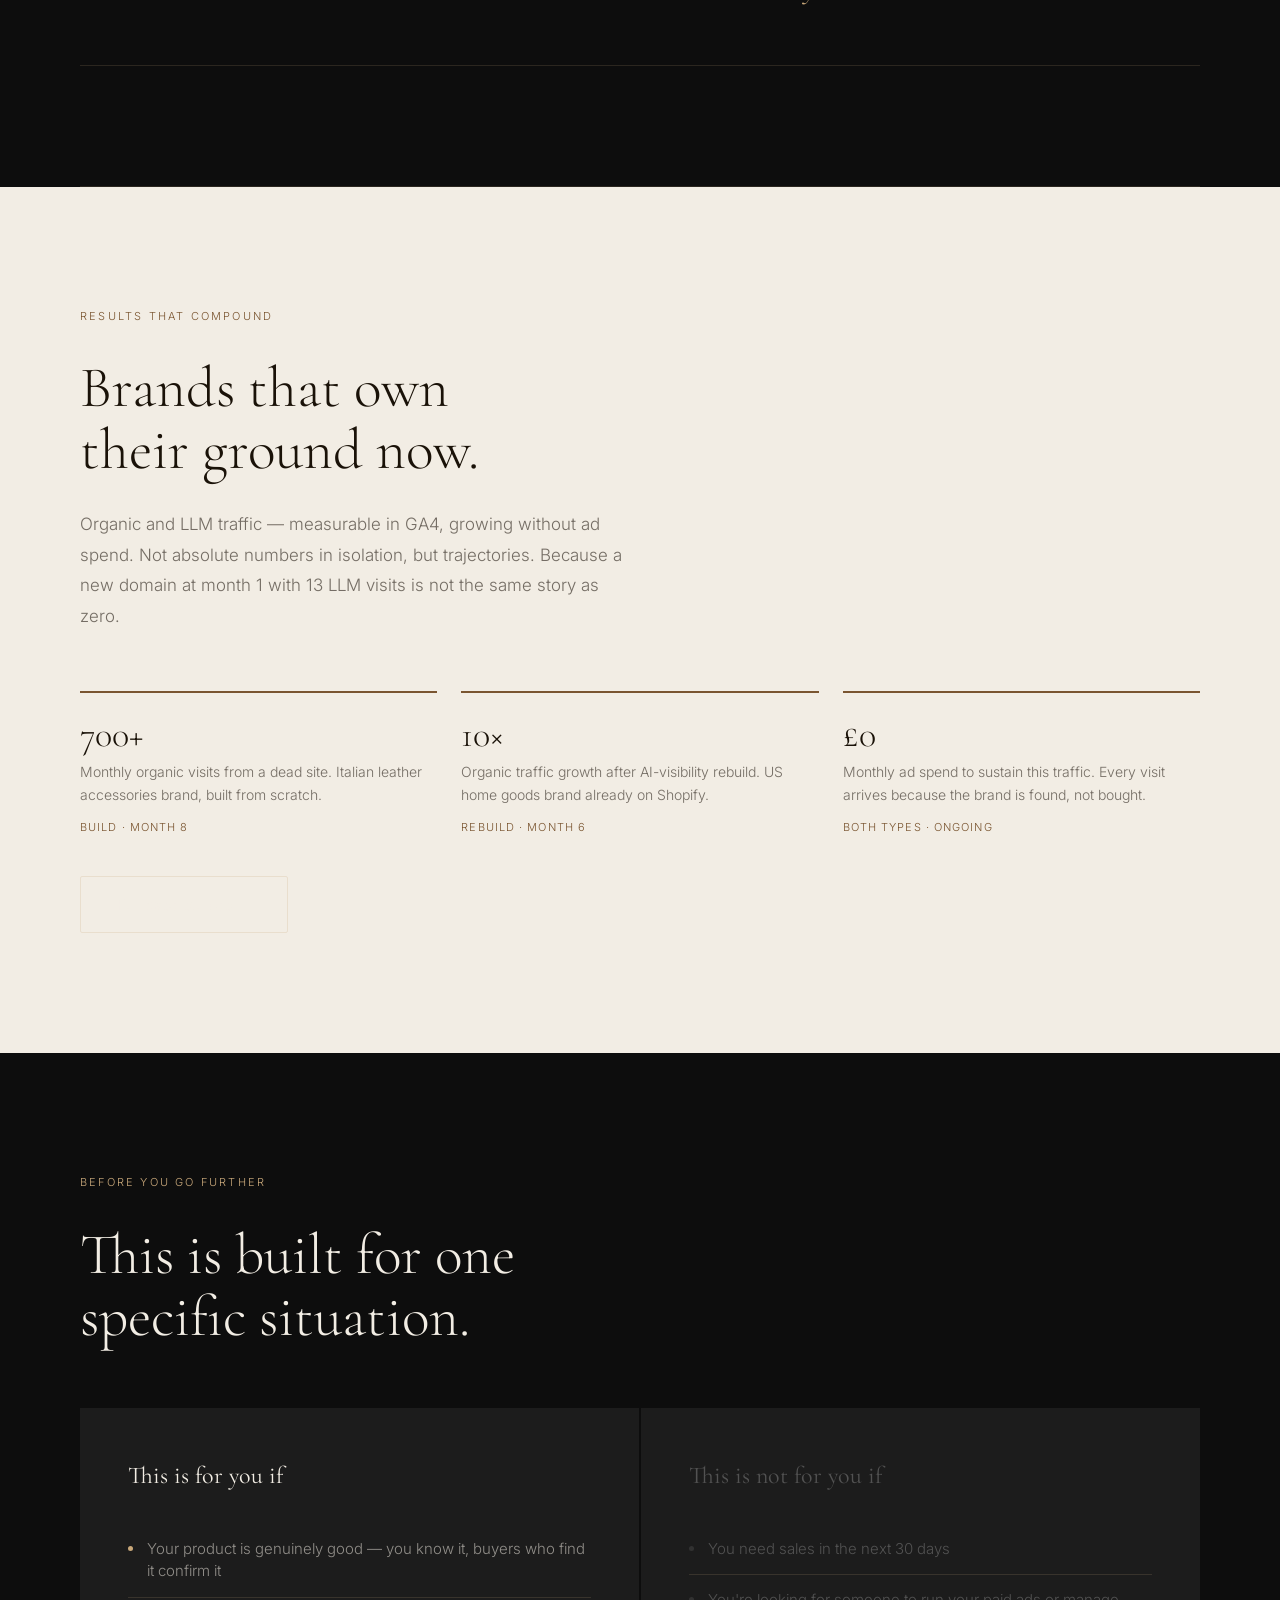
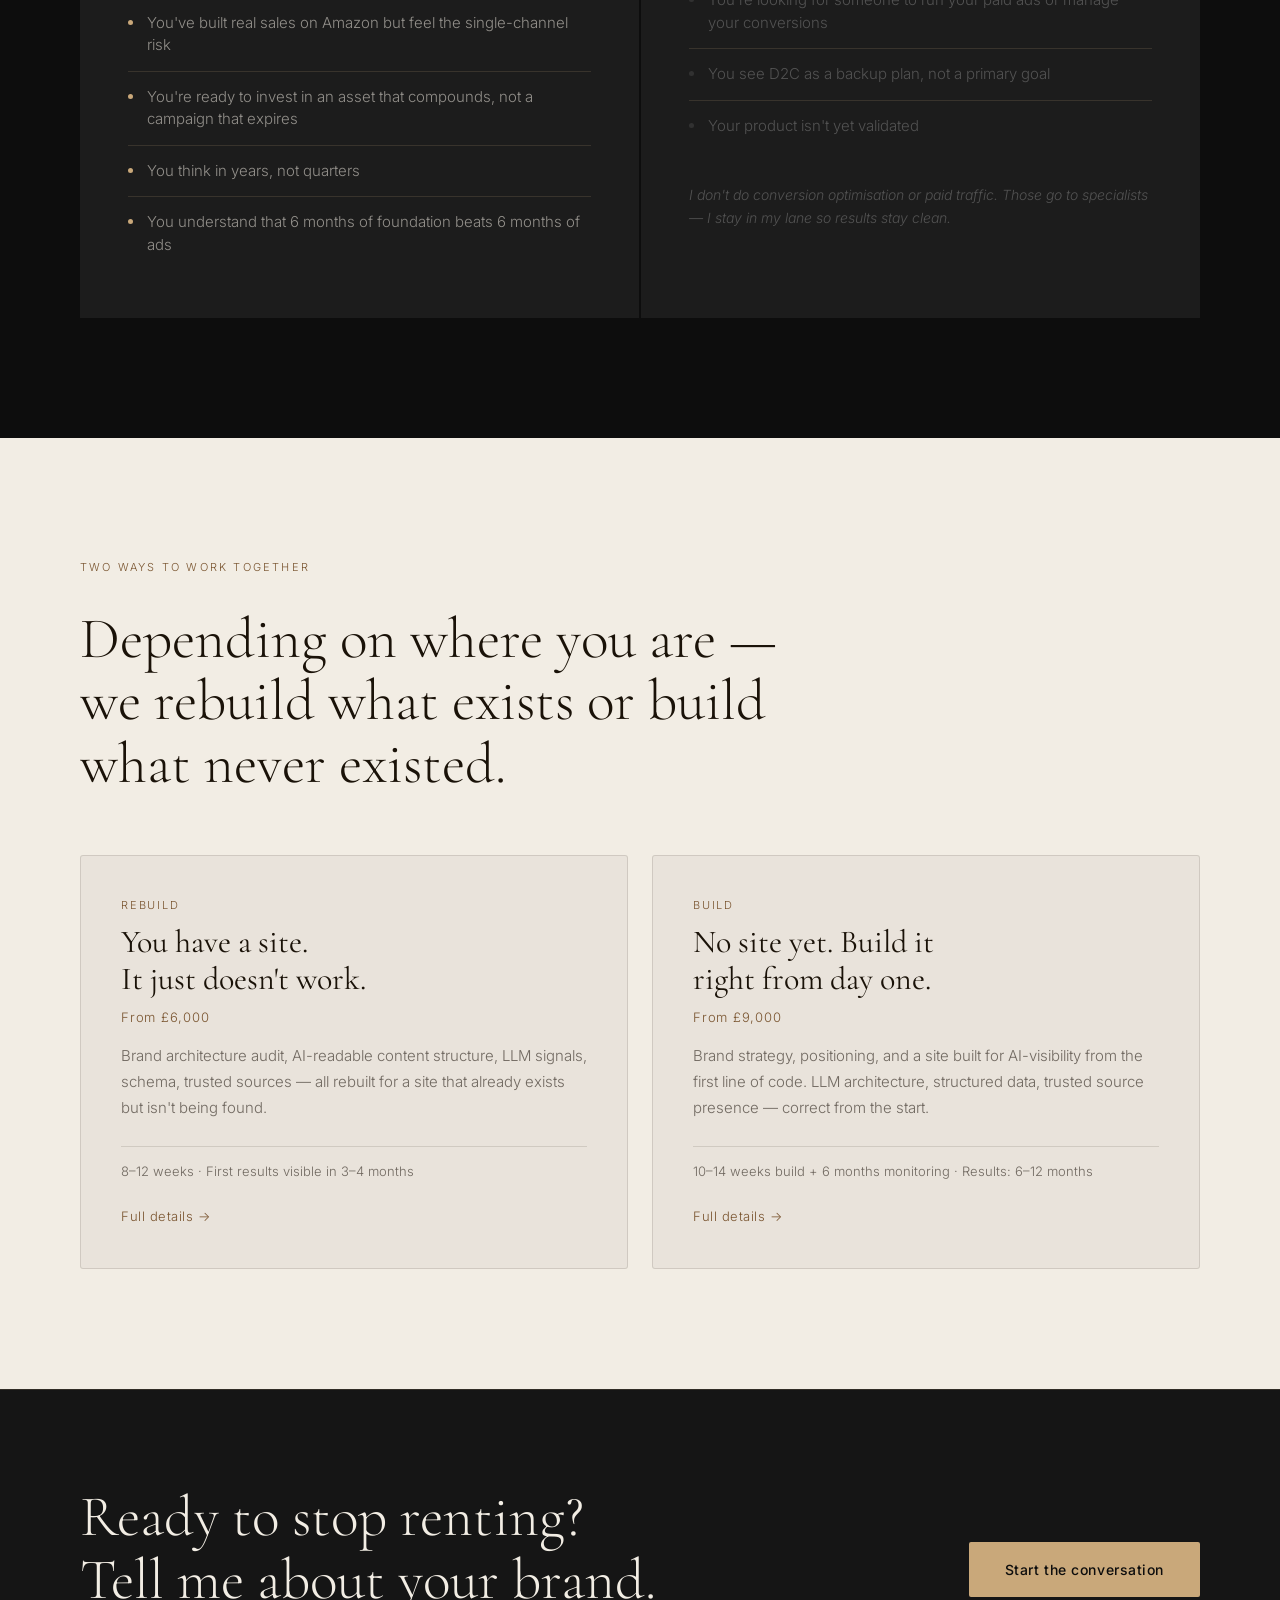
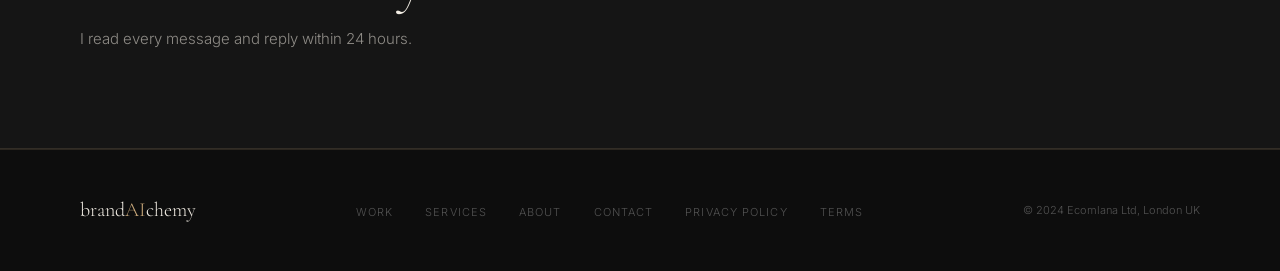
==== commit bed1f4c3: "Fix section rhythm: dark/cream alternation, remove Lana from Home Proof section → cream (.surface), " ====
--- a/index.html
+++ b/index.html
@@ -133,6 +133,10 @@
     }
     .proof-desc { font-size: .875rem; color: var(--dim); line-height: 1.6; margin-bottom: .75rem; }
     .proof-tag { font-size: .6875rem; text-transform: uppercase; letter-spacing: .1em; color: var(--gold); }
+    .surface .proof-card  { border-top-color: var(--gold-dark); }
+    .surface .proof-result { color: var(--dark-text); }
+    .surface .proof-desc   { color: var(--dark-dim); }
+    .surface .proof-tag    { color: var(--gold-dark); }
 
     /* FOR YOU / NOT FOR YOU */
     .filter-grid {
@@ -143,7 +147,7 @@
     }
     .filter-col {
       padding: 3rem;
-      background: var(--surface);
+      background: var(--surface-2);
     }
     .filter-col:first-child { border-right: none; }
     .filter-heading {
@@ -306,7 +310,7 @@
 <hr class="rule">
 
 <!-- PROOF -->
-<section>
+<section class="surface">
   <p class="label fi">Results that compound</p>
   <h2 class="serif-lg fi" style="transition-delay:.08s">Brands that own<br>their ground now.</h2>
   <p class="body-text fi" style="transition-delay:.14s">Organic and LLM traffic — measurable in GA4, growing without ad spend. Not absolute numbers in isolation, but trajectories. Because a new domain at month 1 with 13 LLM visits is not the same story as zero.</p>
@@ -333,7 +337,7 @@
 </section>
 
 <!-- FOR YOU / NOT FOR YOU -->
-<section class="surface">
+<section>
   <p class="label fi">Before you go further</p>
   <h2 class="serif-lg fi" style="transition-delay:.08s">This is built for one<br>specific situation.</h2>
   <div class="filter-grid fi" style="transition-delay:.18s">
@@ -384,28 +388,6 @@
   </div>
 </section>
 
-<!-- LANA -->
-<section>
-  <p class="label fi">Who's behind this</p>
-  <div class="lana-grid fi" style="transition-delay:.08s">
-    <img src="/lana.jpg" alt="Lana Belova, brandAIchemy" class="lana-photo">
-    <div class="lana-text">
-      <h2 class="serif-md">Lana Belova</h2>
-      <p class="lana-bio">I built brands on Amazon before I understood what a brand actually is. I know what it feels like to wake up to a suspended account, to watch a competitor copy your listing, to realise the platform you built on doesn't belong to you.</p>
-      <p class="lana-bio">I spent years learning how AI systems — search engines, LLMs, recommendation algorithms — decide what to surface and what to ignore. And how to make a brand impossible to overlook without paying for every visit.</p>
-      <p class="lana-bio">I work directly with founders. No account managers, no junior team. One person who has done this, judges every decision, and owns the result.</p>
-      <div class="lana-creds">
-        <span class="cred">Amazon Partner</span>
-        <span class="cred">Shopify Partner</span>
-        <span class="cred">Best Education in E-commerce 2025</span>
-        <span class="cred">14 brands</span>
-        <span class="cred">7 published cases</span>
-      </div>
-      <a href="/about/" class="btn-outline">Full story →</a>
-    </div>
-  </div>
-</section>
-
 <!-- CTA -->
 <div class="cta-strip">
   <div>
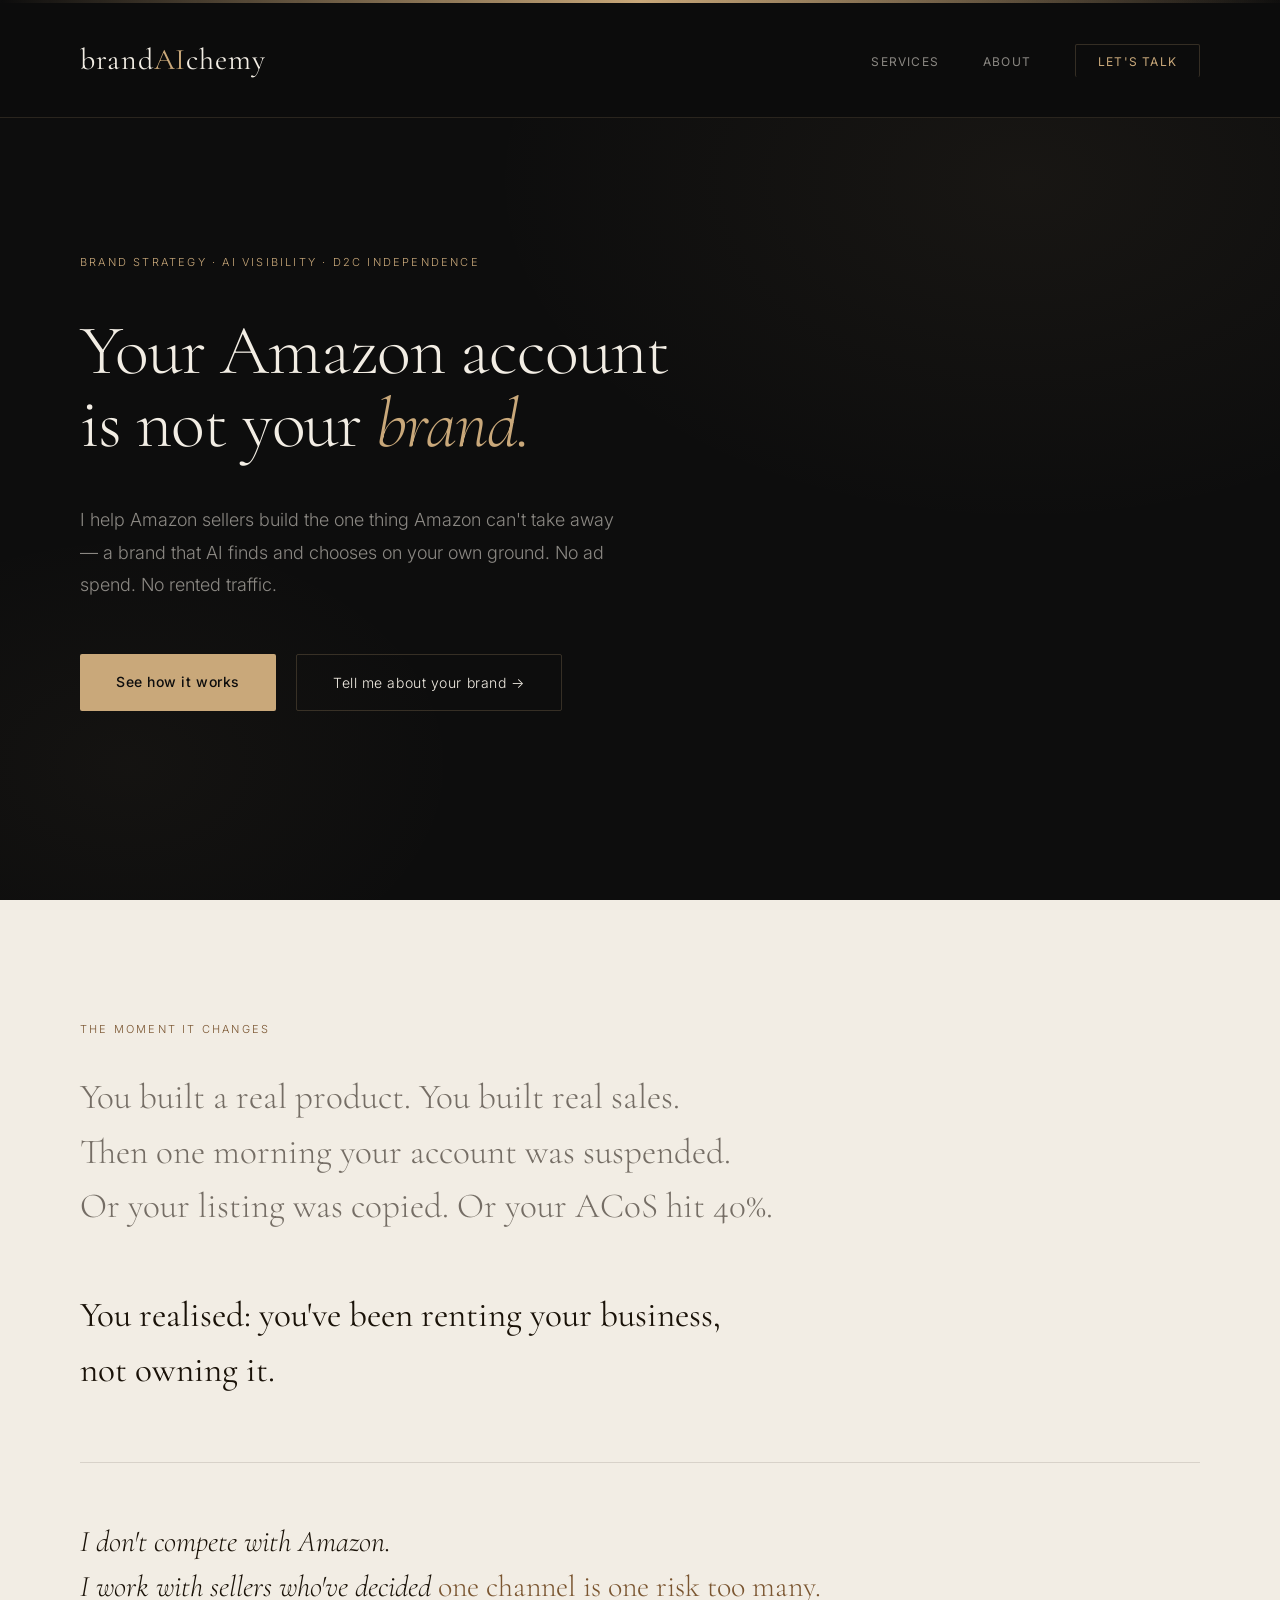
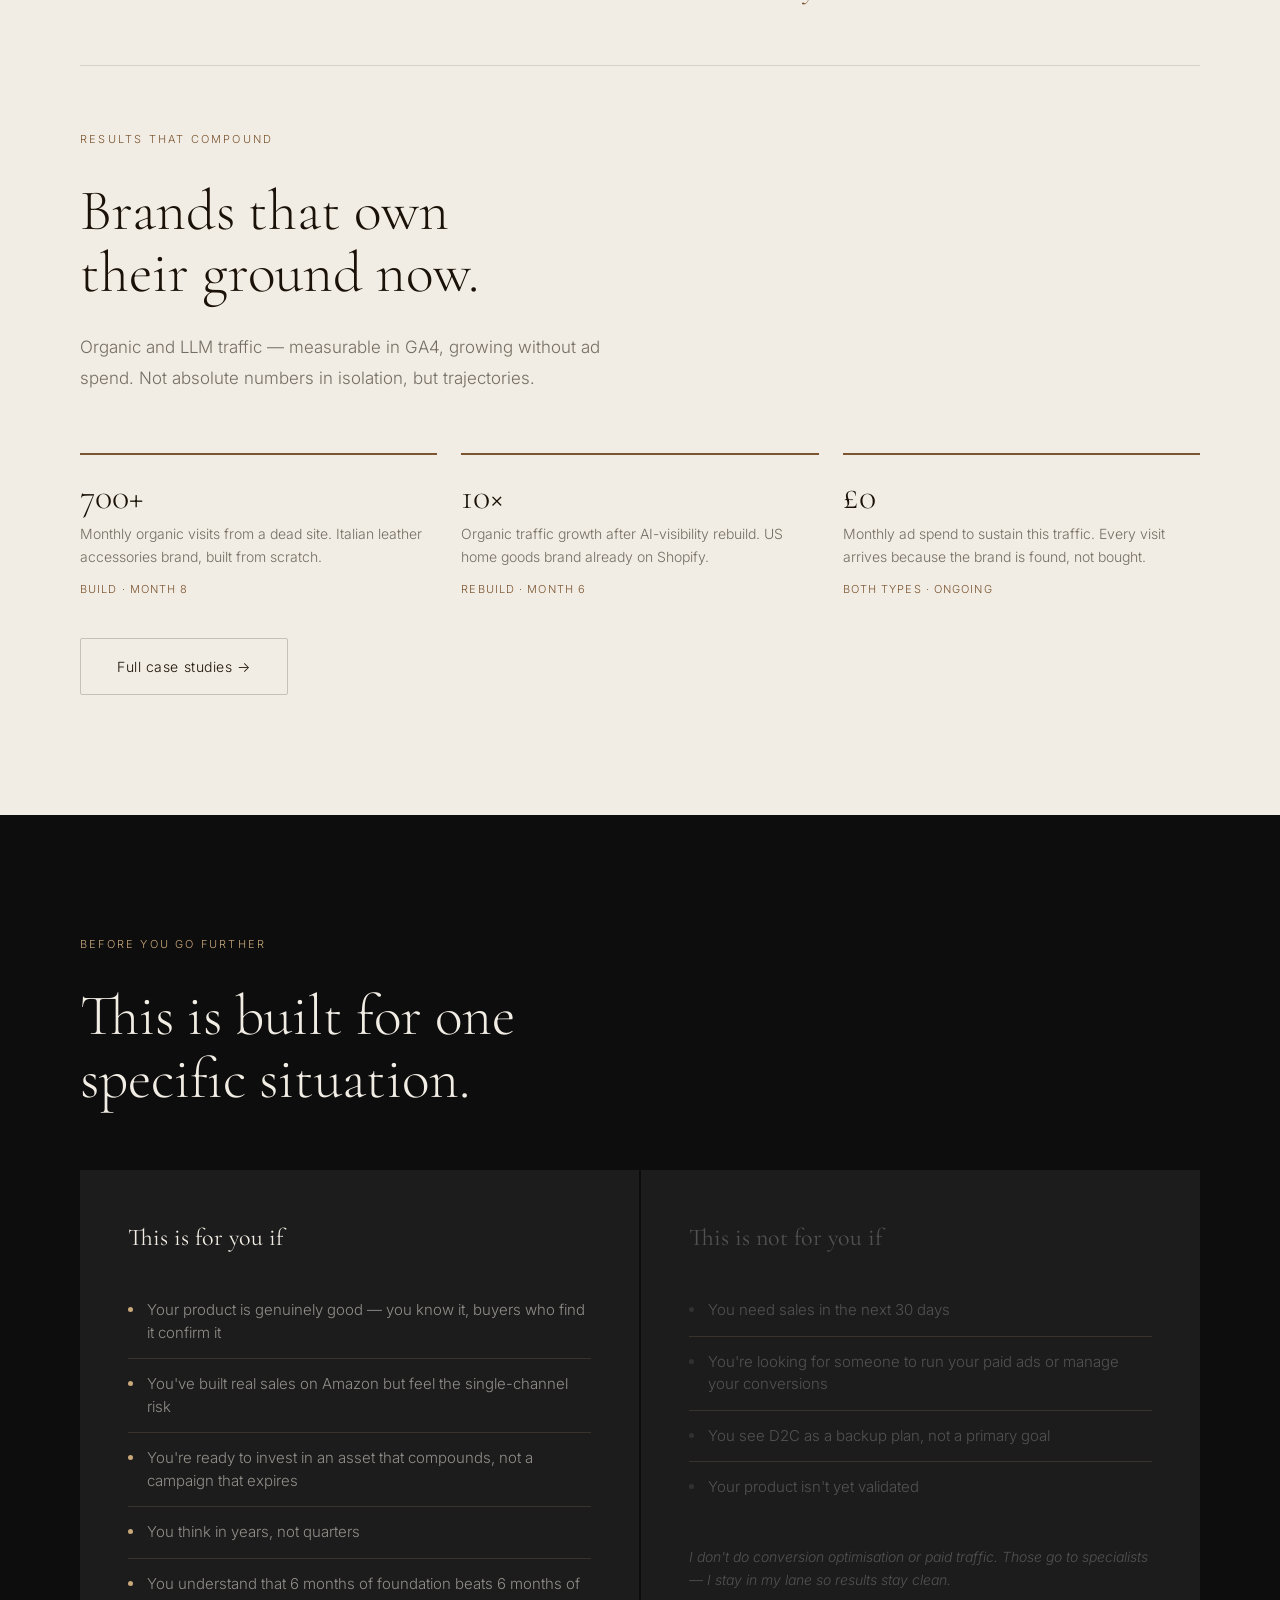
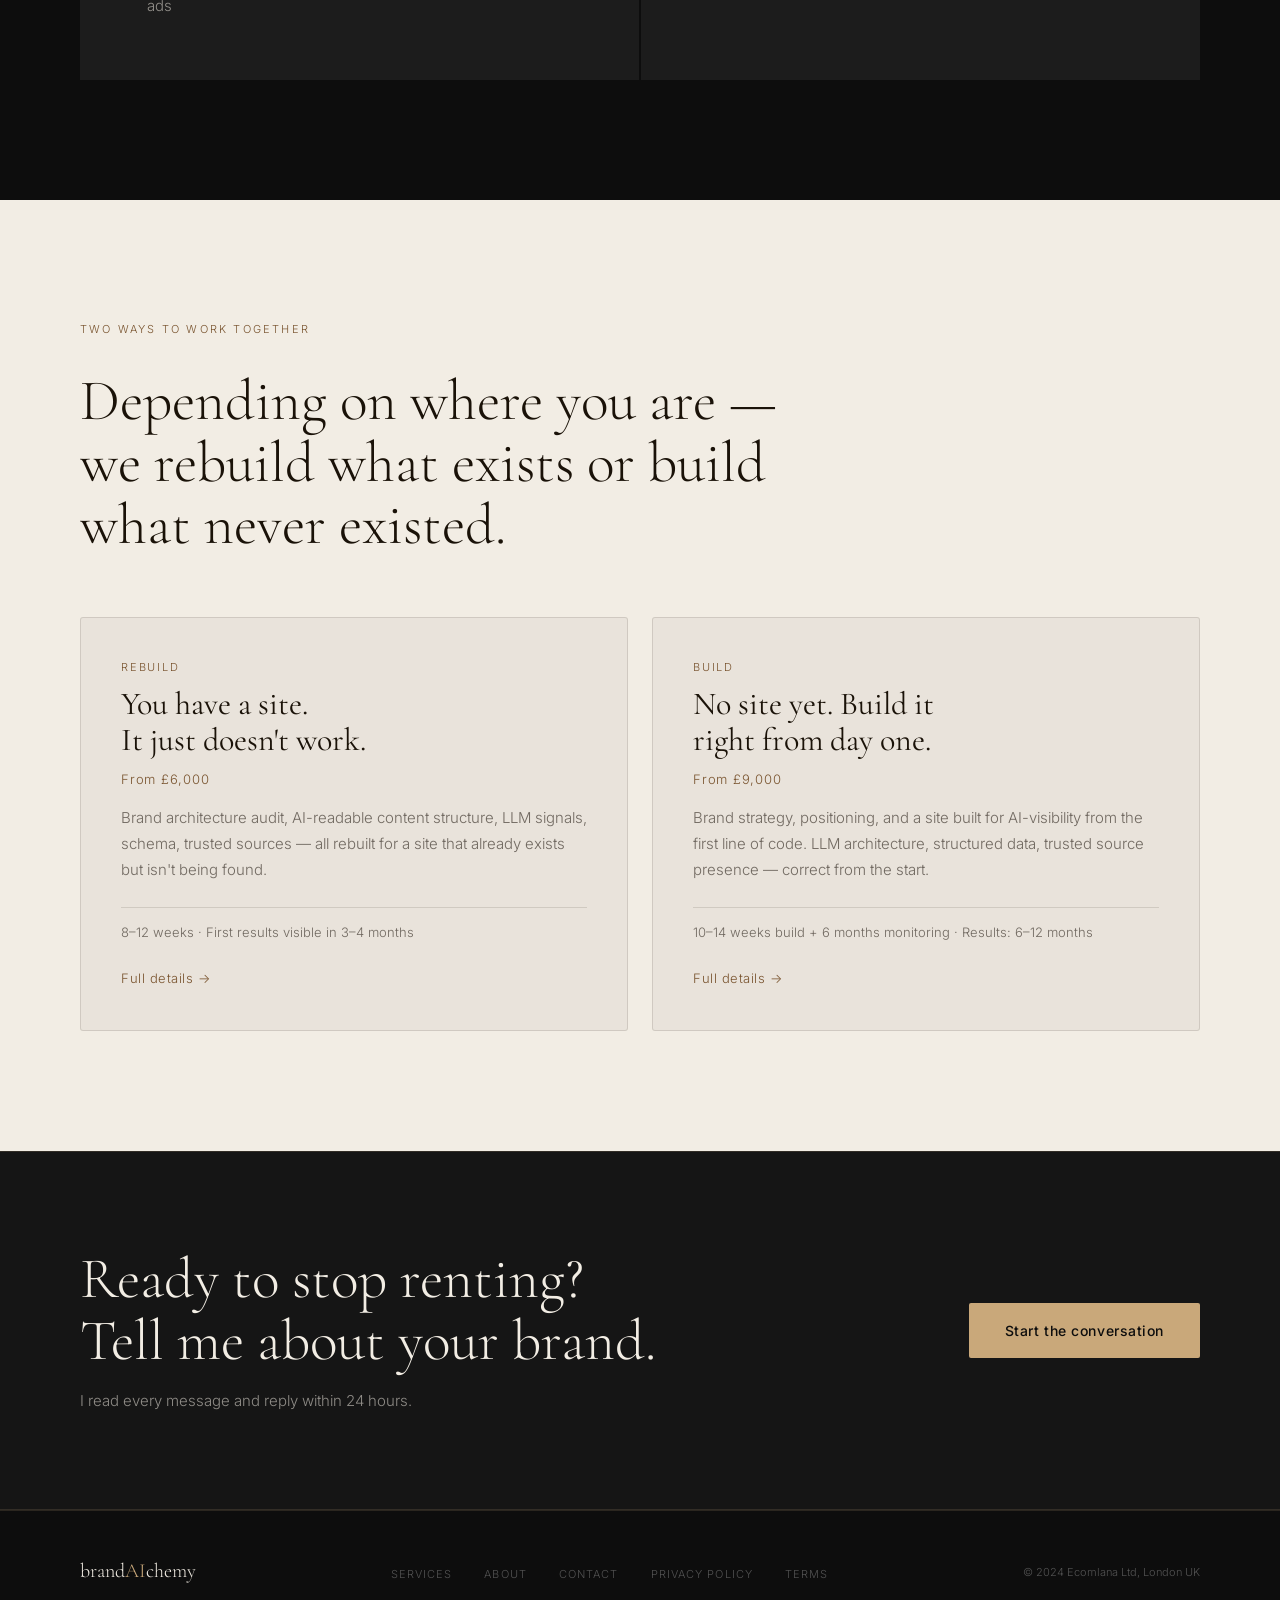
==== commit b3586d35: "Fix section rhythm: merge pain+proof into cream, remove Work from nav Hero (dark) → Pain+Proof (crea" ====
--- a/index.html
+++ b/index.html
@@ -137,6 +137,12 @@
     .surface .proof-result { color: var(--dark-text); }
     .surface .proof-desc   { color: var(--dark-dim); }
     .surface .proof-tag    { color: var(--gold-dark); }
+    .surface .pain-text              { color: var(--dark-dim); }
+    .surface .pain-text strong       { color: var(--dark-text); }
+    .surface .position-strip         { border-color: var(--dark-line); }
+    .surface .position-line          { color: var(--dark-text); }
+    .surface .position-line em       { color: var(--gold-dark); }
+    .surface .btn-outline            { color: var(--dark-text); border-color: rgba(26,18,8,.2); }
 
     /* FOR YOU / NOT FOR YOU */
     .filter-grid {
@@ -269,7 +275,6 @@
 <nav id="nav">
   <a href="/" class="logo">brand<span>AI</span>chemy</a>
   <ul class="nav-links">
-    <li><a href="/work/">Work</a></li>
     <li><a href="/services/">Services</a></li>
     <li><a href="/about/">About</a></li>
     <li><a href="/contact/" class="nav-cta">Let's talk</a></li>
@@ -290,8 +295,8 @@
   </div>
 </section>
 
-<!-- PAIN -->
-<section>
+<!-- PAIN + PROOF -->
+<section class="surface">
   <p class="label fi">The moment it changes</p>
   <p class="pain-text fi" style="transition-delay:.1s">
     You built a real product. You built real sales.<br>
@@ -305,15 +310,9 @@
       I work with sellers who've decided <em>one channel is one risk too many.</em>
     </p>
   </div>
-</section>
-
-<hr class="rule">
-
-<!-- PROOF -->
-<section class="surface">
-  <p class="label fi">Results that compound</p>
-  <h2 class="serif-lg fi" style="transition-delay:.08s">Brands that own<br>their ground now.</h2>
-  <p class="body-text fi" style="transition-delay:.14s">Organic and LLM traffic — measurable in GA4, growing without ad spend. Not absolute numbers in isolation, but trajectories. Because a new domain at month 1 with 13 LLM visits is not the same story as zero.</p>
+  <p class="label fi" style="transition-delay:.3s; margin-top: 4rem;">Results that compound</p>
+  <h2 class="serif-lg fi" style="transition-delay:.36s">Brands that own<br>their ground now.</h2>
+  <p class="body-text fi" style="transition-delay:.42s">Organic and LLM traffic — measurable in GA4, growing without ad spend. Not absolute numbers in isolation, but trajectories.</p>
   <div class="proof-grid">
     <div class="proof-card fi">
       <div class="proof-result">700+</div>
@@ -400,7 +399,6 @@
 <footer>
   <a href="/" class="foot-logo">brand<span>AI</span>chemy</a>
   <ul class="foot-links">
-    <li><a href="/work/">Work</a></li>
     <li><a href="/services/">Services</a></li>
     <li><a href="/about/">About</a></li>
     <li><a href="/contact/">Contact</a></li>
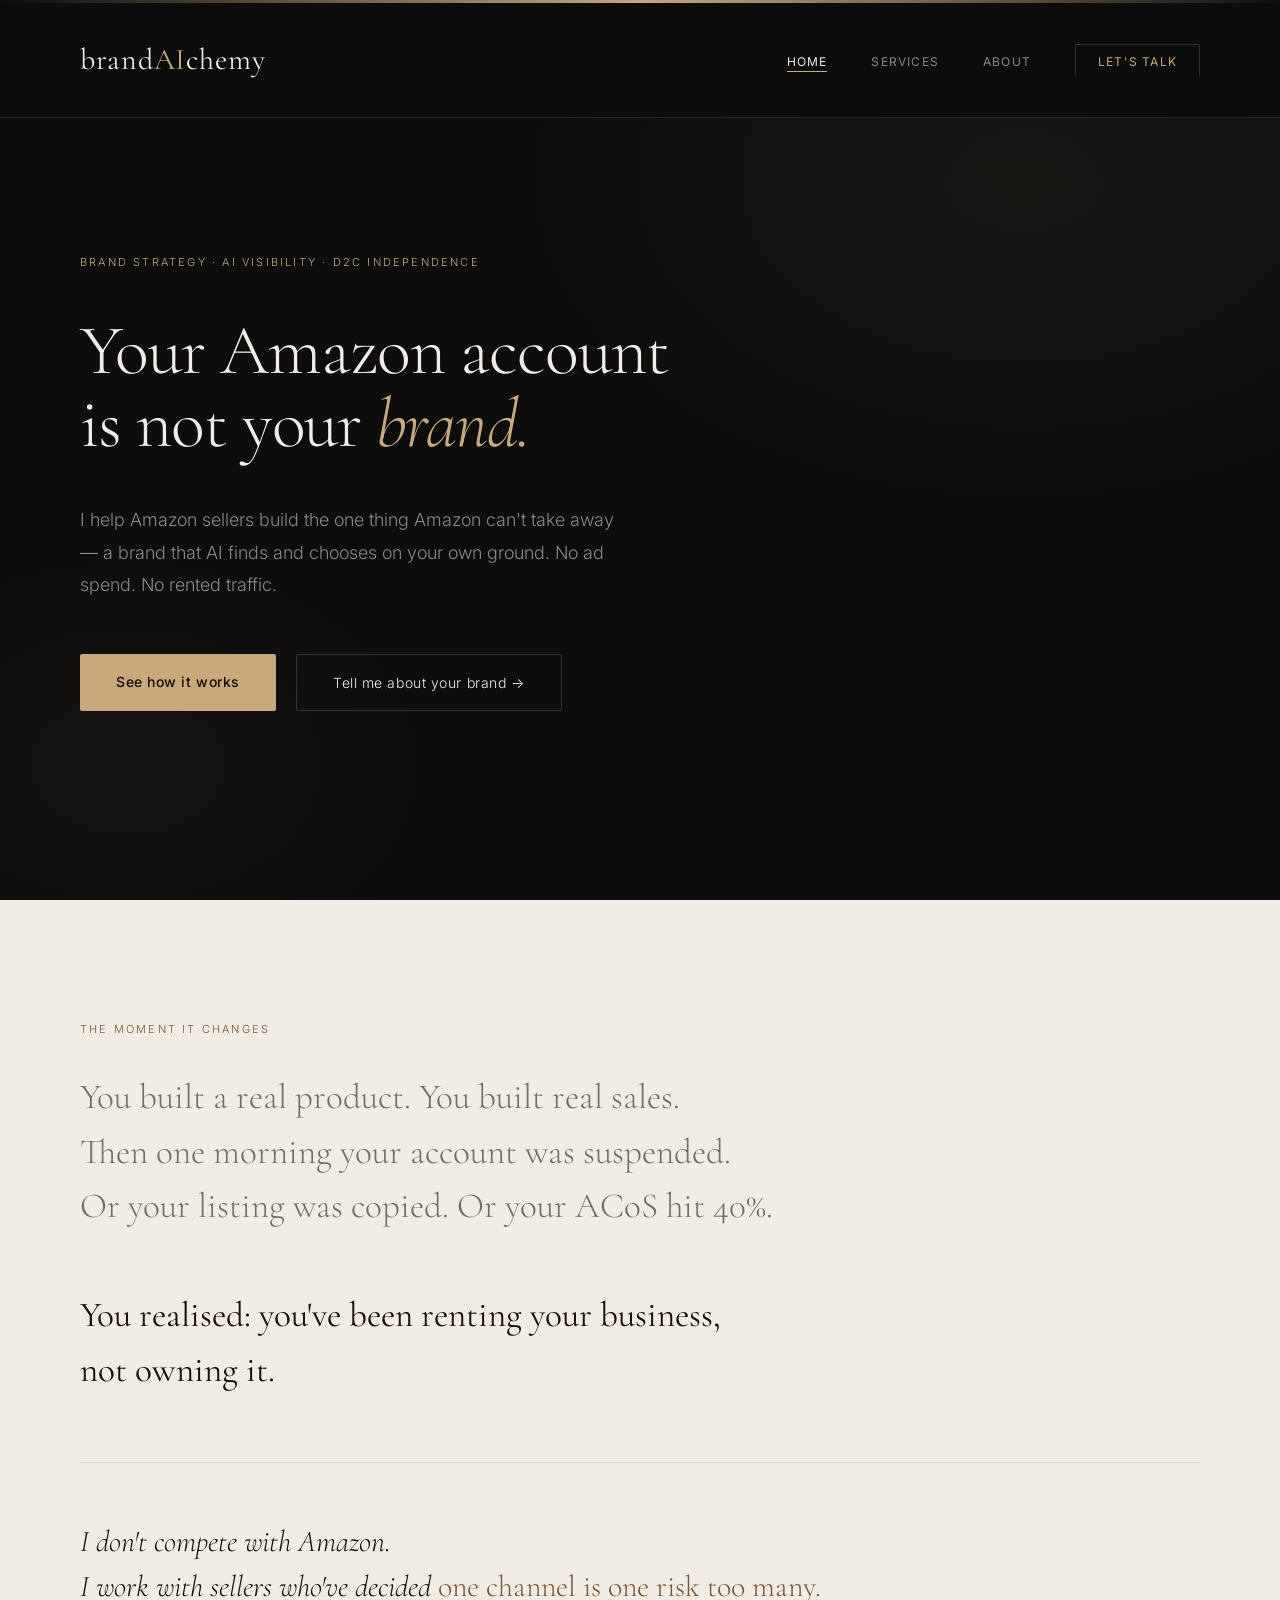
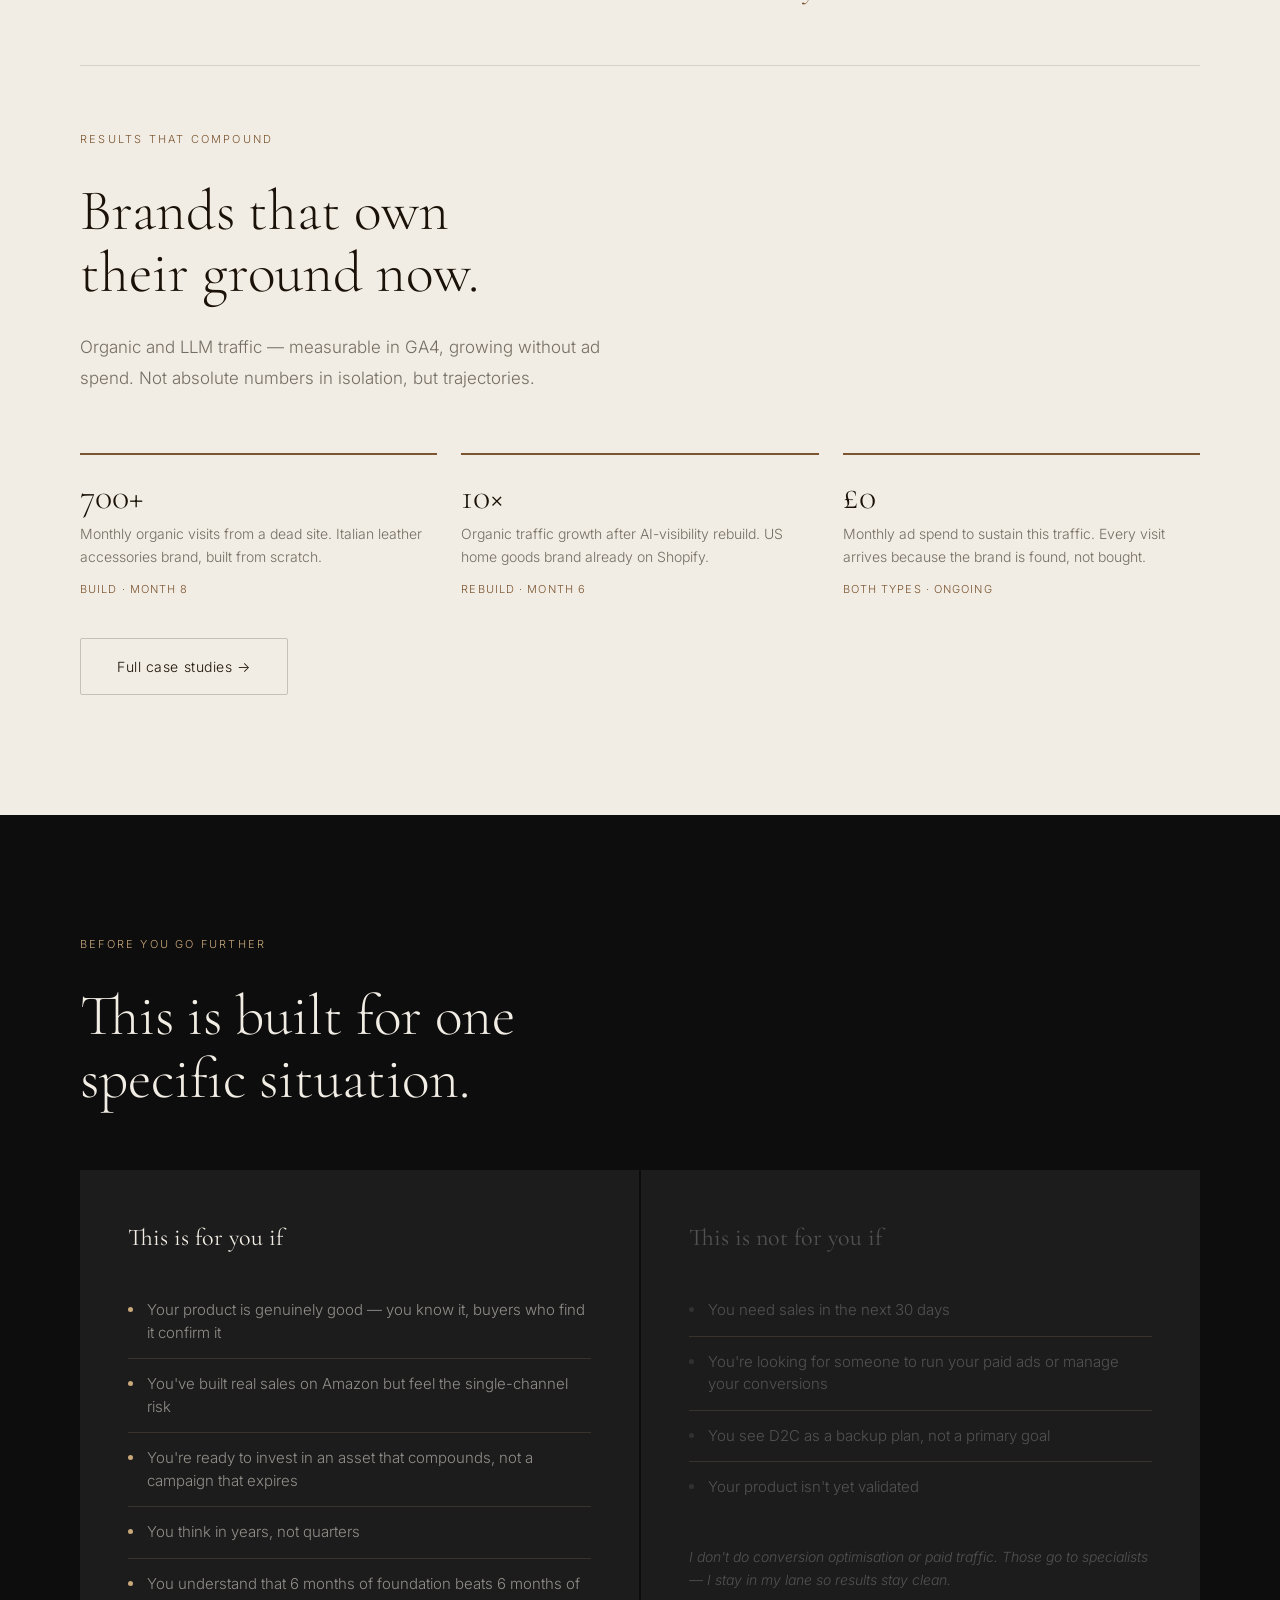
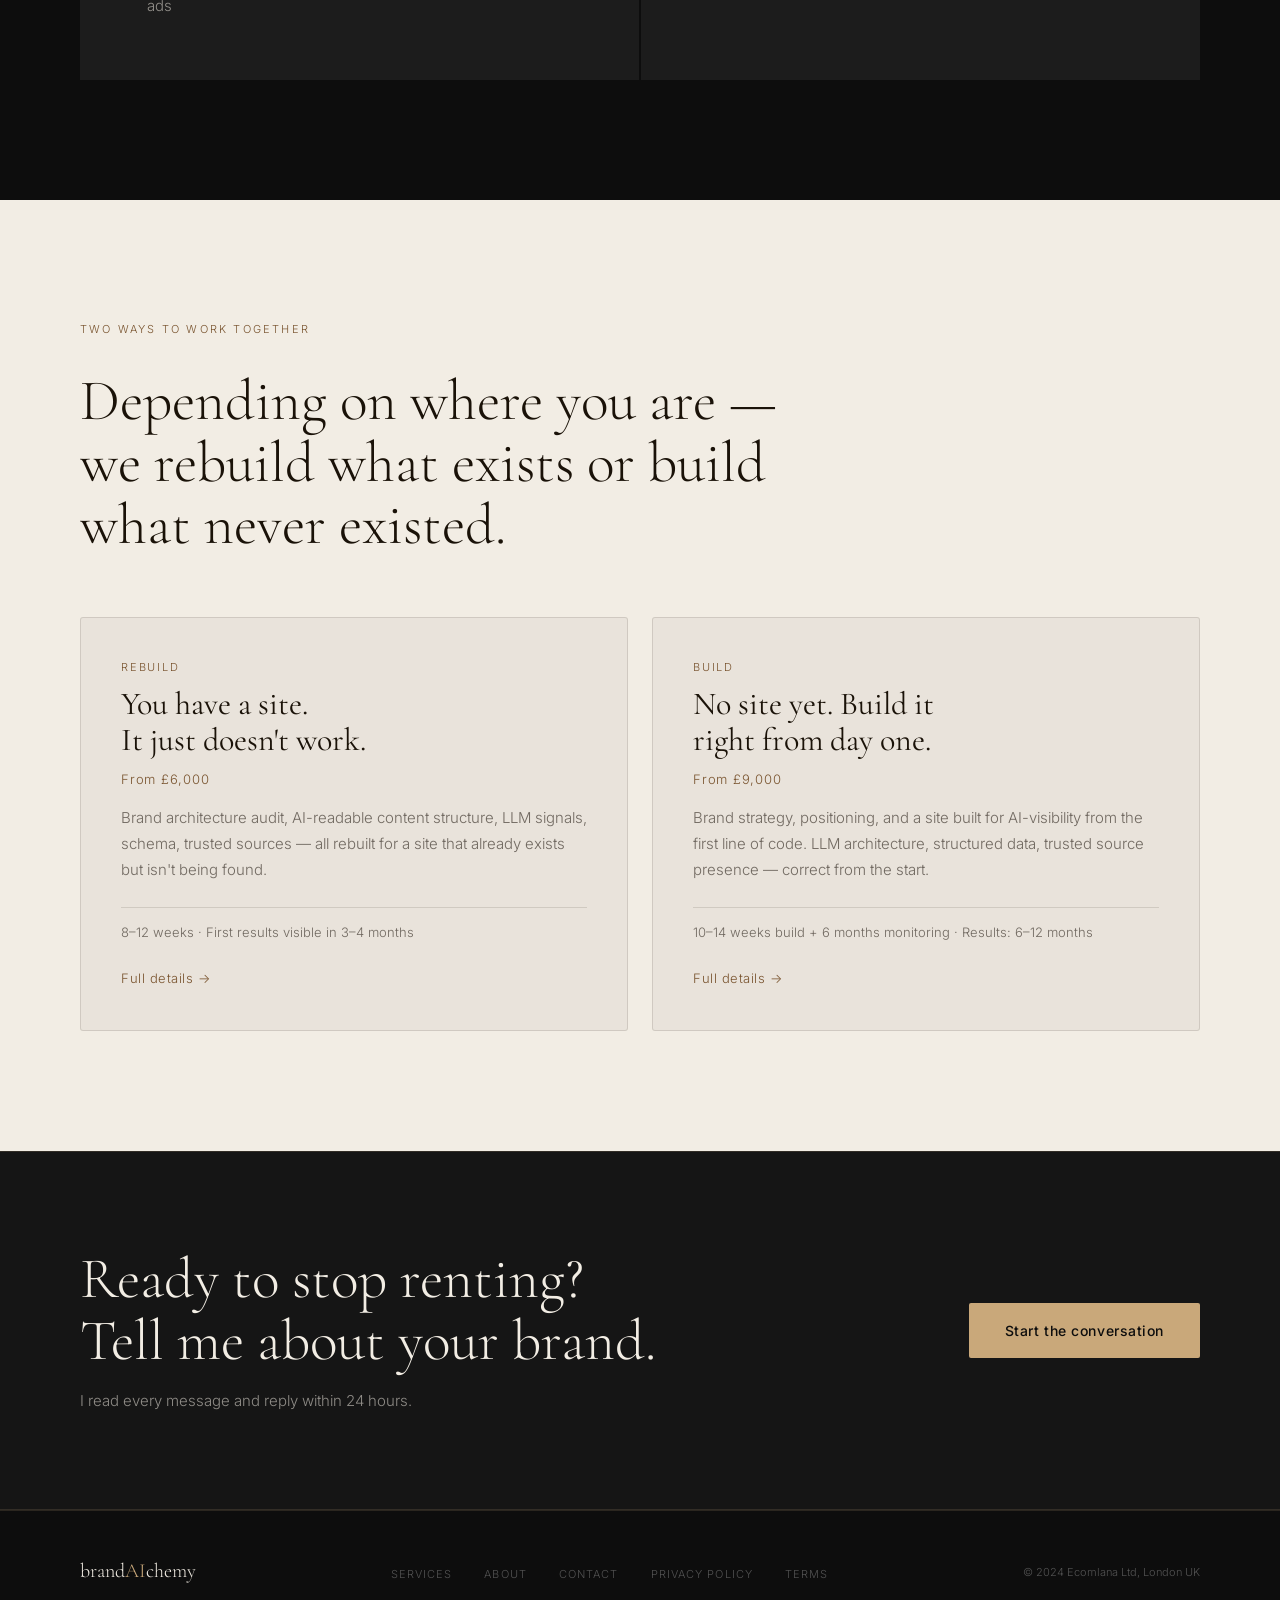
==== commit 75fd435f: "Add Home to navigation Co-Authored-By: Claude Sonnet 4.6 <noreply@anthropic.com>" ====
--- a/index.html
+++ b/index.html
@@ -275,6 +275,7 @@
 <nav id="nav">
   <a href="/" class="logo">brand<span>AI</span>chemy</a>
   <ul class="nav-links">
+    <li><a href="/" class="active">Home</a></li>
     <li><a href="/services/">Services</a></li>
     <li><a href="/about/">About</a></li>
     <li><a href="/contact/" class="nav-cta">Let's talk</a></li>
